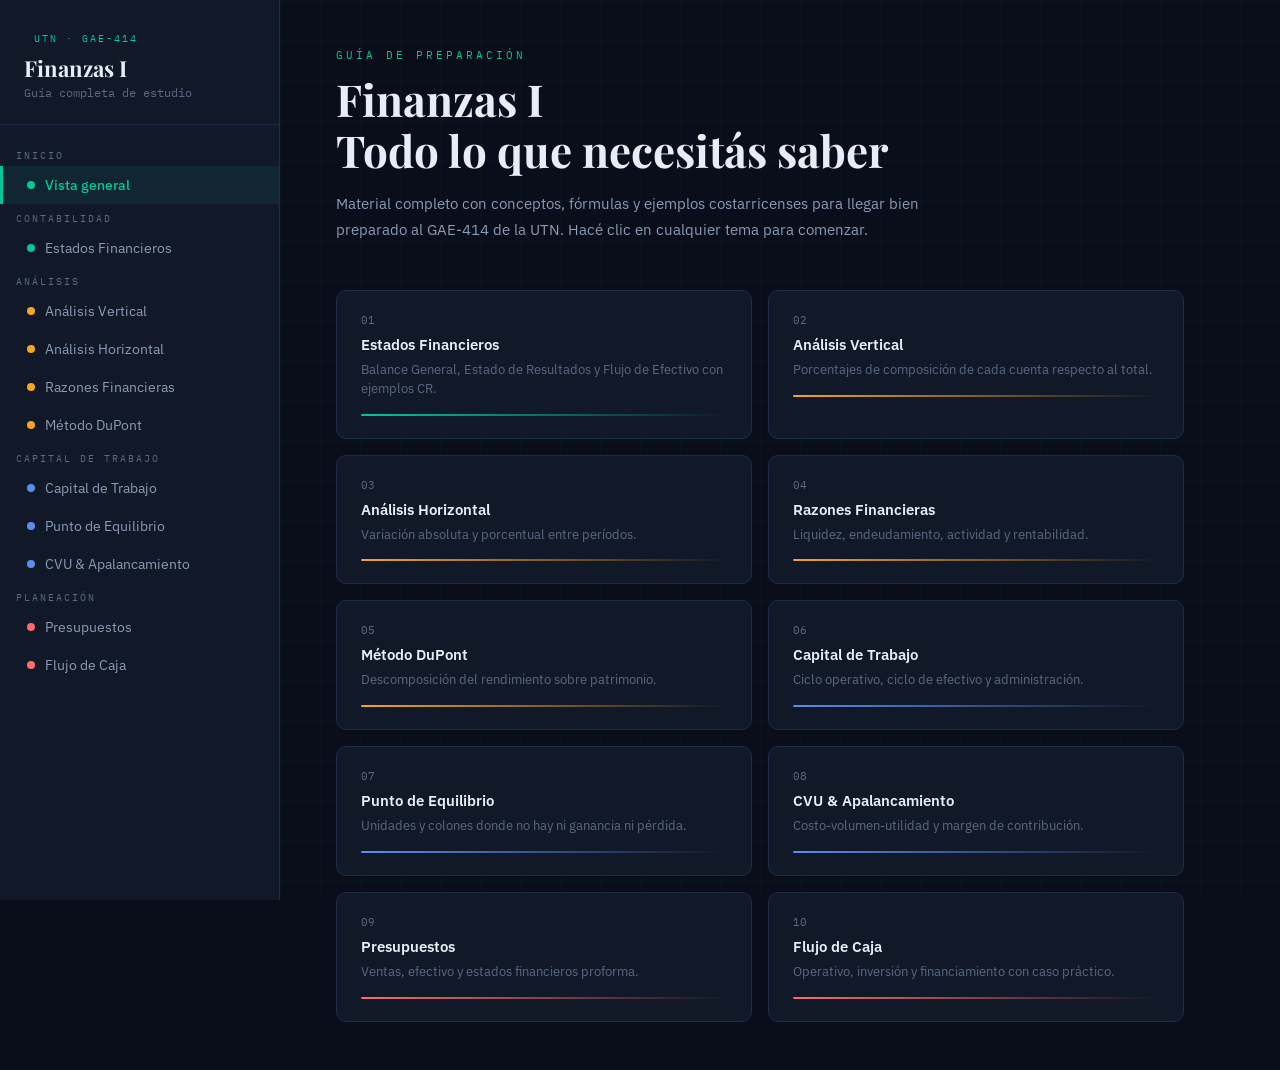
==== index.html @ b2f6d8dc "Add Finanzas I study guide with 10 comprehensive topics and Costa Rican examples" ====
<!DOCTYPE html><html lang="es"><head><meta charset="UTF-8"><meta name="viewport" content="width=device-width, initial-scale=1.0"><title>Finanzas I — GAE-414 UTN</title><link href="https://fonts.googleapis.com/css2?family=Playfair+Display:wght@700;900&family=IBM+Plex+Mono:wght@400;600&family=IBM+Plex+Sans:wght@300;400;500;600&display=swap" rel="stylesheet"><style>  :root {    --bg: #0a0e1a;    --surface: #111828;    --surface2: #1a2235;    --border: #1e2d45;    --accent: #00c896;    --accent2: #f5a623;    --accent3: #5b8dee;    --accent4: #ff6b6b;    --text: #e8edf5;    --text2: #8a9bb5;    --text3: #5a6a82;    --font-display: 'Playfair Display', serif;    --font-mono: 'IBM Plex Mono', monospace;    --font-body: 'IBM Plex Sans', sans-serif;  }  * { margin:0; padding:0; box-sizing:border-box; }  body {    background: var(--bg);    color: var(--text);    font-family: var(--font-body);    min-height: 100vh;    overflow-x: hidden;  }  /* GRID BG */  body::before {    content:'';    position:fixed; inset:0;    background-image:      linear-gradient(rgba(0,200,150,.03) 1px, transparent 1px),      linear-gradient(90deg, rgba(0,200,150,.03) 1px, transparent 1px);    background-size: 40px 40px;    pointer-events:none;    z-index:0;  }  /* LAYOUT */  #app { position:relative; z-index:1; display:flex; min-height:100vh; }  /* SIDEBAR */  #sidebar {    width: 280px;    min-width: 280px;    background: var(--surface);    border-right: 1px solid var(--border);    padding: 28px 0;    position: sticky;    top: 0;    height: 100vh;    overflow-y: auto;    display: flex;    flex-direction: column;  }  .sidebar-logo {    padding: 0 24px 24px;    border-bottom: 1px solid var(--border);    margin-bottom: 16px;  }  .sidebar-logo .tag {    font-family: var(--font-mono);    font-size: 10px;    color: var(--accent);    letter-spacing: 2px;    text-transform: uppercase;    margin-bottom: 6px;  }  .sidebar-logo h1 {    font-family: var(--font-display);    font-size: 22px;    line-height: 1.2;    color: var(--text);  }  .sidebar-logo .sub {    font-size: 12px;    color: var(--text3);    margin-top: 4px;    font-family: var(--font-mono);  }  .nav-section {    padding: 8px 16px 4px;    font-size: 10px;    color: var(--text3);    letter-spacing: 2px;    text-transform: uppercase;    font-family: var(--font-mono);  }  .nav-item {    display: flex;    align-items: center;    gap: 10px;    padding: 10px 24px;    cursor: pointer;    transition: all .2s;    border-left: 3px solid transparent;    font-size: 13.5px;    color: var(--text2);    font-weight: 400;  }  .nav-item:hover { background: var(--surface2); color: var(--text); }  .nav-item.active {    background: rgba(0,200,150,.08);    border-left-color: var(--accent);    color: var(--accent);    font-weight: 500;  }  .nav-dot {    width: 8px; height: 8px;    border-radius: 50%;    flex-shrink: 0;  }  /* MAIN */  #main {    flex: 1;    padding: 48px 56px;    max-width: 960px;  }  .page { display: none; animation: fadeIn .3s ease; }  .page.active { display: block; }  @keyframes fadeIn { from { opacity:0; transform:translateY(8px); } to { opacity:1; transform:translateY(0); } }  /* HERO */  .hero {    margin-bottom: 48px;  }  .hero-tag {    font-family: var(--font-mono);    font-size: 11px;    color: var(--accent);    letter-spacing: 3px;    text-transform: uppercase;    margin-bottom: 12px;  }  .hero h2 {    font-family: var(--font-display);    font-size: 44px;    line-height: 1.15;    margin-bottom: 16px;  }  .hero p {    color: var(--text2);    font-size: 15px;    line-height: 1.7;    max-width: 600px;  }  /* CARDS */  .card {    background: var(--surface);    border: 1px solid var(--border);    border-radius: 10px;    padding: 28px 32px;    margin-bottom: 24px;    position: relative;    overflow: hidden;  }  .card::before {    content:'';    position:absolute;    top:0; left:0; right:0;    height: 3px;  }  .card.green::before { background: var(--accent); }  .card.orange::before { background: var(--accent2); }  .card.blue::before { background: var(--accent3); }  .card.red::before { background: var(--accent4); }  .card h3 {    font-family: var(--font-display);    font-size: 20px;    margin-bottom: 14px;    color: var(--text);  }  .card p, .card li {    color: var(--text2);    font-size: 14px;    line-height: 1.75;  }  .card ul { padding-left: 20px; }  .card ul li { margin-bottom: 4px; }  /* FORMULA BOX */  .formula {    background: rgba(0,200,150,.07);    border: 1px solid rgba(0,200,150,.25);    border-radius: 8px;    padding: 18px 22px;    margin: 18px 0;    font-family: var(--font-mono);    font-size: 14px;    color: var(--accent);    line-height: 1.8;  }  .formula .label {    font-size: 10px;    color: var(--text3);    letter-spacing: 2px;    text-transform: uppercase;    margin-bottom: 8px;    font-family: var(--font-body);  }  /* EXAMPLE BOX */  .example {    background: rgba(91,141,238,.07);    border: 1px solid rgba(91,141,238,.2);    border-radius: 8px;    padding: 20px 24px;    margin: 18px 0;  }  .example .ex-header {    display: flex;    align-items: center;    gap: 8px;    margin-bottom: 12px;  }  .example .ex-label {    font-family: var(--font-mono);    font-size: 10px;    color: var(--accent3);    letter-spacing: 2px;    text-transform: uppercase;    background: rgba(91,141,238,.15);    padding: 3px 8px;    border-radius: 3px;  }  .example .ex-title {    font-weight: 600;    font-size: 13px;    color: var(--accent3);  }  .example p, .example li {    font-size: 13.5px;    color: var(--text2);    line-height: 1.7;  }  .example ul { padding-left: 18px; }  .example ul li { margin-bottom: 3px; }  /* TABLE */  .fin-table {    width: 100%;    border-collapse: collapse;    font-size: 13px;    margin: 16px 0;  }  .fin-table th {    background: var(--surface2);    padding: 10px 14px;    text-align: left;    color: var(--text2);    font-weight: 500;    font-family: var(--font-mono);    font-size: 11px;    letter-spacing: 1px;    border-bottom: 1px solid var(--border);  }  .fin-table td {    padding: 10px 14px;    border-bottom: 1px solid rgba(30,45,69,.8);    color: var(--text2);  }  .fin-table tr:hover td { background: rgba(255,255,255,.02); }  .fin-table .num { text-align: right; font-family: var(--font-mono); }  .fin-table .pos { color: var(--accent); }  .fin-table .neg { color: var(--accent4); }  .fin-table .head { color: var(--text); font-weight: 600; background: var(--surface2) !important; }  /* TAGS */  .tag-row { display: flex; flex-wrap: wrap; gap: 8px; margin: 12px 0; }  .tag {    font-family: var(--font-mono);    font-size: 11px;    padding: 4px 10px;    border-radius: 4px;    letter-spacing: .5px;  }  .tag.green { background: rgba(0,200,150,.12); color: var(--accent); border: 1px solid rgba(0,200,150,.2); }  .tag.orange { background: rgba(245,166,35,.12); color: var(--accent2); border: 1px solid rgba(245,166,35,.2); }  .tag.blue { background: rgba(91,141,238,.12); color: var(--accent3); border: 1px solid rgba(91,141,238,.2); }  .tag.red { background: rgba(255,107,107,.12); color: var(--accent4); border: 1px solid rgba(255,107,107,.2); }  /* DIVIDER */  .divider {    border: none;    border-top: 1px solid var(--border);    margin: 28px 0;  }  /* HIGHLIGHT */  .highlight {    color: var(--accent);    font-weight: 600;  }  .highlight2 { color: var(--accent2); font-weight: 600; }  .highlight3 { color: var(--accent3); font-weight: 600; }  /* GRID 2 */  .grid2 { display: grid; grid-template-columns: 1fr 1fr; gap: 16px; margin: 16px 0; }  .mini-card {    background: var(--surface2);    border: 1px solid var(--border);    border-radius: 8px;    padding: 16px 18px;  }  .mini-card .mc-label {    font-size: 10px;    color: var(--text3);    font-family: var(--font-mono);    letter-spacing: 1.5px;    text-transform: uppercase;    margin-bottom: 6px;  }  .mini-card .mc-val {    font-family: var(--font-mono);    font-size: 22px;    font-weight: 600;    color: var(--accent);    margin-bottom: 4px;  }  .mini-card .mc-desc {    font-size: 12px;    color: var(--text3);  }  /* STEP */  .steps { counter-reset: step; }  .step {    display: flex;    gap: 16px;    margin-bottom: 20px;  }  .step-num {    width: 32px; height: 32px;    border-radius: 50%;    background: rgba(0,200,150,.12);    border: 1px solid rgba(0,200,150,.3);    display: flex; align-items: center; justify-content: center;    font-family: var(--font-mono);    font-size: 13px;    color: var(--accent);    flex-shrink: 0;    margin-top: 2px;  }  .step-content { flex: 1; }  .step-content strong { color: var(--text); font-weight: 600; display: block; margin-bottom: 4px; }  .step-content p { font-size: 13.5px; color: var(--text2); line-height: 1.65; }  /* HOME GRID */  .topic-grid { display: grid; grid-template-columns: repeat(2, 1fr); gap: 16px; margin-top: 32px; }  .topic-card {    background: var(--surface);    border: 1px solid var(--border);    border-radius: 10px;    padding: 22px 24px;    cursor: pointer;    transition: all .25s;    position: relative;    overflow: hidden;  }  .topic-card:hover {    border-color: var(--accent);    transform: translateY(-2px);    box-shadow: 0 8px 30px rgba(0,0,0,.4);  }  .topic-card .tc-num {    font-family: var(--font-mono);    font-size: 11px;    color: var(--text3);    margin-bottom: 8px;  }  .topic-card h3 {    font-size: 15px;    font-weight: 600;    margin-bottom: 6px;  }  .topic-card p {    font-size: 12.5px;    color: var(--text3);    line-height: 1.5;  }  .topic-card .tc-bar {    height: 2px;    border-radius: 1px;    margin-top: 16px;  }  /* SCROLLBAR */  ::-webkit-scrollbar { width: 6px; }  ::-webkit-scrollbar-track { background: var(--surface); }  ::-webkit-scrollbar-thumb { background: var(--border); border-radius: 3px; }  ::-webkit-scrollbar-thumb:hover { background: var(--text3); }  @media (max-width: 900px) {    #sidebar { display: none; }    #main { padding: 28px 20px; }    .grid2, .topic-grid { grid-template-columns: 1fr; }    .hero h2 { font-size: 30px; }  }</style></head><body><div id="app"><nav id="sidebar">  <div class="sidebar-logo">    <div class="tag">UTN · GAE-414</div>    <h1>Finanzas I</h1>    <div class="sub">Guía completa de estudio</div>  </div>  <div class="nav-section">Inicio</div>  <div class="nav-item active" onclick="show('home')" data-page="home">    <div class="nav-dot" style="background:#00c896"></div> Vista general  </div>  <div class="nav-section">Contabilidad</div>  <div class="nav-item" onclick="show('estados')" data-page="estados">    <div class="nav-dot" style="background:#00c896"></div> Estados Financieros  </div>  <div class="nav-section">Análisis</div>  <div class="nav-item" onclick="show('vertical')" data-page="vertical">    <div class="nav-dot" style="background:#f5a623"></div> Análisis Vertical  </div>  <div class="nav-item" onclick="show('horizontal')" data-page="horizontal">    <div class="nav-dot" style="background:#f5a623"></div> Análisis Horizontal  </div>  <div class="nav-item" onclick="show('razones')" data-page="razones">    <div class="nav-dot" style="background:#f5a623"></div> Razones Financieras  </div>  <div class="nav-item" onclick="show('dupont')" data-page="dupont">    <div class="nav-dot" style="background:#f5a623"></div> Método DuPont  </div>  <div class="nav-section">Capital de Trabajo</div>  <div class="nav-item" onclick="show('capital')" data-page="capital">    <div class="nav-dot" style="background:#5b8dee"></div> Capital de Trabajo  </div>  <div class="nav-item" onclick="show('equilibrio')" data-page="equilibrio">    <div class="nav-dot" style="background:#5b8dee"></div> Punto de Equilibrio  </div>  <div class="nav-item" onclick="show('cvu')" data-page="cvu">    <div class="nav-dot" style="background:#5b8dee"></div> CVU & Apalancamiento  </div>  <div class="nav-section">Planeación</div>  <div class="nav-item" onclick="show('presupuestos')" data-page="presupuestos">    <div class="nav-dot" style="background:#ff6b6b"></div> Presupuestos  </div>  <div class="nav-item" onclick="show('flujo')" data-page="flujo">    <div class="nav-dot" style="background:#ff6b6b"></div> Flujo de Caja  </div></nav><main id="main"><div class="page active" id="home">  <div class="hero">    <div class="hero-tag">Guía de preparación</div>    <h2>Finanzas I<br>Todo lo que necesitás saber</h2>    <p>Material completo con conceptos, fórmulas y ejemplos costarricenses para llegar bien preparado al GAE-414 de la UTN. Hacé clic en cualquier tema para comenzar.</p>  </div>  <div class="topic-grid">    <div class="topic-card" onclick="show('estados')">      <div class="tc-num">01</div>      <h3>Estados Financieros</h3>      <p>Balance General, Estado de Resultados y Flujo de Efectivo con ejemplos CR.</p>      <div class="tc-bar" style="background:linear-gradient(90deg,#00c896,transparent)"></div>    </div>    <div class="topic-card" onclick="show('vertical')">      <div class="tc-num">02</div>      <h3>Análisis Vertical</h3>      <p>Porcentajes de composición de cada cuenta respecto al total.</p>      <div class="tc-bar" style="background:linear-gradient(90deg,#f5a623,transparent)"></div>    </div>    <div class="topic-card" onclick="show('horizontal')">      <div class="tc-num">03</div>      <h3>Análisis Horizontal</h3>      <p>Variación absoluta y porcentual entre períodos.</p>      <div class="tc-bar" style="background:linear-gradient(90deg,#f5a623,transparent)"></div>    </div>    <div class="topic-card" onclick="show('razones')">      <div class="tc-num">04</div>      <h3>Razones Financieras</h3>      <p>Liquidez, endeudamiento, actividad y rentabilidad.</p>      <div class="tc-bar" style="background:linear-gradient(90deg,#f5a623,transparent)"></div>    </div>    <div class="topic-card" onclick="show('dupont')">      <div class="tc-num">05</div>      <h3>Método DuPont</h3>      <p>Descomposición del rendimiento sobre patrimonio.</p>      <div class="tc-bar" style="background:linear-gradient(90deg,#f5a623,transparent)"></div>    </div>    <div class="topic-card" onclick="show('capital')">      <div class="tc-num">06</div>      <h3>Capital de Trabajo</h3>      <p>Ciclo operativo, ciclo de efectivo y administración.</p>      <div class="tc-bar" style="background:linear-gradient(90deg,#5b8dee,transparent)"></div>    </div>    <div class="topic-card" onclick="show('equilibrio')">      <div class="tc-num">07</div>      <h3>Punto de Equilibrio</h3>      <p>Unidades y colones donde no hay ni ganancia ni pérdida.</p>      <div class="tc-bar" style="background:linear-gradient(90deg,#5b8dee,transparent)"></div>    </div>    <div class="topic-card" onclick="show('cvu')">      <div class="tc-num">08</div>      <h3>CVU & Apalancamiento</h3>      <p>Costo-volumen-utilidad y margen de contribución.</p>      <div class="tc-bar" style="background:linear-gradient(90deg,#5b8dee,transparent)"></div>    </div>    <div class="topic-card" onclick="show('presupuestos')">      <div class="tc-num">09</div>      <h3>Presupuestos</h3>      <p>Ventas, efectivo y estados financieros proforma.</p>      <div class="tc-bar" style="background:linear-gradient(90deg,#ff6b6b,transparent)"></div>    </div>    <div class="topic-card" onclick="show('flujo')">      <div class="tc-num">10</div>      <h3>Flujo de Caja</h3>      <p>Operativo, inversión y financiamiento con caso práctico.</p>      <div class="tc-bar" style="background:linear-gradient(90deg,#ff6b6b,transparent)"></div>    </div>  </div></div><div class="page" id="estados">  <div class="hero">    <div class="hero-tag">Tema 01 · Contabilidad</div>    <h2>Estados Financieros</h2>    <p>Los tres reportes fundamentales que toda empresa prepara para mostrar su situación económica.</p>  </div>  <div class="card green">    <h3>1. Balance General (Estado de Situación Financiera)</h3>    <p>Fotografía de la empresa en una fecha específica. Muestra lo que tiene (activos), lo que debe (pasivos) y lo que le pertenece a los dueños (patrimonio).</p>    <div class="formula">      <div class="label">Ecuación fundamental</div>      ACTIVOS = PASIVOS + PATRIMONIO    </div>    <div class="example">      <div class="ex-header">        <span class="ex-label">Ejemplo CR</span>        <span class="ex-title">Pulpería "Don Carlos" — San José, al 31/12/2024</span>      </div>      <table class="fin-table">        <tr><th>ACTIVOS</th><th class="num">₡</th><th>PASIVOS Y PATRIMONIO</th><th class="num">₡</th></tr>        <tr><td class="head" colspan="4">Activo Corriente</td></tr>        <tr><td>Caja y Bancos</td><td class="num pos">850,000</td><td>Cuentas por Pagar</td><td class="num neg">1,200,000</td></tr>        <tr><td>Cuentas por Cobrar</td><td class="num pos">600,000</td><td>Préstamos C/P (BAC)</td><td class="num neg">500,000</td></tr>        <tr><td>Inventarios</td><td class="num pos">1,400,000</td><td></td><td></td></tr>        <tr><td class="head" colspan="4">Activo Fijo</td></tr>        <tr><td>Mobiliario y Equipo</td><td class="num pos">2,500,000</td><td class="head">Patrimonio</td><td></td></tr>        <tr><td>(-) Depreciación Ac.</td><td class="num neg">(300,000)</td><td>Capital Social</td><td class="num pos">3,000,000</td></tr>        <tr><td></td><td></td><td>Utilidades Retenidas</td><td class="num pos">350,000</td></tr>        <tr><td><strong>TOTAL ACTIVOS</strong></td><td class="num pos"><strong>5,050,000</strong></td><td><strong>TOTAL PAS+PAT</strong></td><td class="num pos"><strong>5,050,000</strong></td></tr>      </table>    </div>    <p style="margin-top:12px"><strong style="color:var(--text)">Conceptos clave:</strong></p>    <ul style="margin-top:8px">      <li><span class="highlight">Activo corriente:</span> se convierte en dinero en menos de 1 año (caja, inventarios, cuentas por cobrar).</li>      <li><span class="highlight">Activo fijo:</span> dura más de 1 año y se deprecia (edificios, equipos, vehículos).</li>      <li><span class="highlight">Pasivo corriente:</span> vence en menos de 1 año.</li>      <li><span class="highlight">Patrimonio:</span> lo que queda para los dueños si se vende todo y se pagan todas las deudas.</li>    </ul>  </div>  <div class="card green">    <h3>2. Estado de Resultados</h3>    <p>Muestra si la empresa ganó o perdió dinero durante un período. Es una película, no una fotografía.</p>    <div class="formula">      <div class="label">Estructura básica</div>      Ventas Netas<br>      − Costo de Ventas<br>      = <strong>Utilidad Bruta</strong><br>      − Gastos Operativos (ventas + admin)<br>      = <strong>Utilidad de Operación (EBIT)</strong><br>      − Gastos Financieros (intereses)<br>      = <strong>Utilidad Antes de Impuestos</strong><br>      − Impuesto sobre la Renta (30% empresas CR)<br>      = <strong>Utilidad Neta</strong>    </div>    <div class="example">      <div class="ex-header">        <span class="ex-label">Ejemplo CR</span>        <span class="ex-title">Soda "Rancho Tico" — Liberia, Guanacaste 2024</span>      </div>      <table class="fin-table">        <tr><th>CONCEPTO</th><th class="num">₡</th></tr>        <tr><td>Ventas brutas</td><td class="num">9,500,000</td></tr>        <tr><td>(−) Descuentos y devoluciones</td><td class="num neg">(200,000)</td></tr>        <tr><td class="head">= Ventas Netas</td><td class="num head">9,300,000</td></tr>        <tr><td>(−) Costo de ventas</td><td class="num neg">(5,580,000)</td></tr>        <tr><td class="head">= Utilidad Bruta</td><td class="num pos head">3,720,000</td></tr>        <tr><td>(−) Gastos de ventas</td><td class="num neg">(650,000)</td></tr>        <tr><td>(−) Gastos administrativos</td><td class="num neg">(820,000)</td></tr>        <tr><td class="head">= Utilidad Operativa</td><td class="num pos head">2,250,000</td></tr>        <tr><td>(−) Intereses préstamo BCR</td><td class="num neg">(180,000)</td></tr>        <tr><td class="head">= Utilidad antes IR</td><td class="num pos head">2,070,000</td></tr>        <tr><td>(−) Impuesto Renta (15% pyme)</td><td class="num neg">(310,500)</td></tr>        <tr><td class="head">= Utilidad Neta</td><td class="num pos head">1,759,500</td></tr>      </table>    </div>  </div>  <div class="card green">    <h3>3. Estado de Flujo de Efectivo</h3>    <p>Muestra de dónde vino el dinero y a dónde fue. Una empresa puede tener utilidad contable pero quedarse sin efectivo.</p>    <div class="formula">      <div class="label">Las 3 secciones</div>      Actividades OPERATIVAS (negocio normal)<br>      + Actividades de INVERSIÓN (compra/venta de activos)<br>      + Actividades de FINANCIAMIENTO (préstamos, capital)<br>      = Variación neta de efectivo    </div>    <div class="example">      <div class="ex-header">        <span class="ex-label">Ejemplo CR</span>        <span class="ex-title">Taxi empresa "Transtical" — Cartago 2024</span>      </div>      <table class="fin-table">        <tr><th>CONCEPTO</th><th class="num">₡</th></tr>        <tr><td class="head" colspan="2">ACTIVIDADES OPERATIVAS</td></tr>        <tr><td>Cobros a clientes</td><td class="num pos">8,200,000</td></tr>        <tr><td>Pagos a proveedores</td><td class="num neg">(4,100,000)</td></tr>        <tr><td>Pago de salarios y cargas</td><td class="num neg">(2,300,000)</td></tr>        <tr><td class="head">Flujo operativo neto</td><td class="num pos head">1,800,000</td></tr>        <tr><td class="head" colspan="2">ACTIVIDADES DE INVERSIÓN</td></tr>        <tr><td>Compra de vehículo (Toyota Hilux)</td><td class="num neg">(12,000,000)</td></tr>        <tr><td class="head">Flujo de inversión neto</td><td class="num neg head">(12,000,000)</td></tr>        <tr><td class="head" colspan="2">ACTIVIDADES DE FINANCIAMIENTO</td></tr>        <tr><td>Préstamo BCR a 5 años</td><td class="num pos">10,000,000</td></tr>        <tr><td>Pago de cuotas préstamo anterior</td><td class="num neg">(600,000)</td></tr>        <tr><td class="head">Flujo de financiamiento neto</td><td class="num pos head">9,400,000</td></tr>        <tr><td class="head">= VARIACIÓN NETA DE EFECTIVO</td><td class="num pos head">-800,000</td></tr>        <tr><td>Saldo inicial de caja</td><td class="num">2,000,000</td></tr>        <tr><td class="head">Saldo final de caja</td><td class="num pos head">1,200,000</td></tr>      </table>    </div>  </div></div><div class="page" id="vertical">  <div class="hero">    <div class="hero-tag">Tema 02 · Análisis</div>    <h2>Análisis Vertical</h2>    <p>Técnica para expresar cada cuenta como porcentaje de una base (total activos o ventas). Permite comparar empresas de diferente tamaño.</p>  </div>  <div class="card orange">    <h3>Concepto y uso</h3>    <p>Se aplica a un solo período. Responde: <em>"¿Qué tan grande es esta cuenta dentro del total?"</em></p>    <div class="tag-row">      <span class="tag orange">Balance: base = Total Activos</span>      <span class="tag orange">Resultados: base = Ventas Netas</span>    </div>    <div class="formula">      <div class="label">Fórmula</div>      % = (Cuenta ÷ Base) × 100    </div>    <div class="example">      <div class="ex-header">        <span class="ex-label">Ejemplo CR</span>        <span class="ex-title">Ferretería "El Clavo" — Heredia 2024</span>      </div>      <table class="fin-table">        <tr><th>ACTIVOS</th><th class="num">₡</th><th class="num">%</th></tr>        <tr><td>Caja y Bancos</td><td class="num">1,200,000</td><td class="num pos">8%</td></tr>        <tr><td>Cuentas por Cobrar</td><td class="num">2,400,000</td><td class="num pos">16%</td></tr>        <tr><td>Inventarios</td><td class="num">4,500,000</td><td class="num pos">30%</td></tr>        <tr><td>Activos Fijos (neto)</td><td class="num">6,900,000</td><td class="num pos">46%</td></tr>        <tr><td class="head">TOTAL ACTIVOS</td><td class="num head">15,000,000</td><td class="num head">100%</td></tr>      </table>      <p style="margin-top:12px">👉 <strong>Interpretación:</strong> Los inventarios representan el 30% de los activos. Para una ferretería esto es razonable. Si fuera 60%, habría exceso de stock.</p>    </div>    <hr class="divider">    <div class="example">      <div class="ex-header">        <span class="ex-label">Ejemplo CR</span>        <span class="ex-title">Estado de Resultados — misma ferretería</span>      </div>      <table class="fin-table">        <tr><th>CONCEPTO</th><th class="num">₡</th><th class="num">%</th></tr>        <tr><td>Ventas Netas</td><td class="num">20,000,000</td><td class="num">100%</td></tr>        <tr><td>Costo de Ventas</td><td class="num neg">(13,000,000)</td><td class="num neg">65%</td></tr>        <tr><td class="head">Utilidad Bruta</td><td class="num pos head">7,000,000</td><td class="num pos head">35%</td></tr>        <tr><td>Gastos Operativos</td><td class="num neg">(3,800,000)</td><td class="num neg">19%</td></tr>        <tr><td class="head">Utilidad Neta</td><td class="num pos head">3,200,000</td><td class="num pos head">16%</td></tr>      </table>      <p style="margin-top:12px">👉 Por cada ₡100 vendidos, la empresa gana ₡16 netos. El margen neto del 16% indica buena eficiencia para una ferretería.</p>    </div>  </div></div><div class="page" id="horizontal">  <div class="hero">    <div class="hero-tag">Tema 03 · Análisis</div>    <h2>Análisis Horizontal</h2>    <p>Compara una cuenta a lo largo del tiempo para detectar tendencias, crecimientos o caídas.</p>  </div>  <div class="card orange">    <h3>Concepto y fórmulas</h3>    <p>Se necesitan al menos dos períodos. Responde: <em>"¿Cuánto cambió esta cuenta respecto al año anterior?"</em></p>    <div class="formula">      <div class="label">Variación Absoluta</div>      VA = Año Actual − Año Anterior    </div>    <div class="formula">      <div class="label">Variación Relativa (porcentual)</div>      VR = ((Año Actual − Año Anterior) ÷ Año Anterior) × 100    </div>    <div class="example">      <div class="ex-header">        <span class="ex-label">Ejemplo CR</span>        <span class="ex-title">Farmacia "Fischel" (ficticio simplificado) — 2023 vs 2024</span>      </div>      <table class="fin-table">        <tr><th>CUENTA</th><th class="num">2023 ₡</th><th class="num">2024 ₡</th><th class="num">Var. Abs.</th><th class="num">Var. %</th></tr>        <tr><td>Ventas</td><td class="num">45,000,000</td><td class="num">52,200,000</td><td class="num pos">+7,200,000</td><td class="num pos">+16%</td></tr>        <tr><td>Costo Ventas</td><td class="num">27,000,000</td><td class="num">32,364,000</td><td class="num neg">+5,364,000</td><td class="num neg">+19.9%</td></tr>        <tr><td>Utilidad Bruta</td><td class="num">18,000,000</td><td class="num">19,836,000</td><td class="num pos">+1,836,000</td><td class="num pos">+10.2%</td></tr>        <tr><td>Gastos Oper.</td><td class="num">9,000,000</td><td class="num">10,500,000</td><td class="num neg">+1,500,000</td><td class="num neg">+16.7%</td></tr>        <tr><td class="head">Utilidad Neta</td><td class="num head">9,000,000</td><td class="num head">9,336,000</td><td class="num pos head">+336,000</td><td class="num pos head">+3.7%</td></tr>      </table>      <p style="margin-top:12px">        ⚠️ <strong>Interpretación:</strong> Las ventas crecieron 16% pero el costo creció 19.9%. Los gastos también subieron más que las ventas. Por eso la utilidad neta solo creció 3.7%. <br><strong>Señal de alerta:</strong> los costos están creciendo más rápido que los ingresos.      </p>    </div>  </div></div><div class="page" id="razones">  <div class="hero">    <div class="hero-tag">Tema 04 · Análisis</div>    <h2>Razones Financieras</h2>    <p>Índices que relacionan cuentas del Balance y Estado de Resultados para evaluar la salud financiera de la empresa.</p>  </div>  <div class="card orange">    <h3>Grupo 1: Razones de Liquidez</h3>    <p>¿Puede la empresa pagar sus deudas a corto plazo?</p>    <div class="formula">      <div class="label">Razón Corriente (Liquidez General)</div>      RC = Activo Corriente ÷ Pasivo Corriente<br>      <br>      <span style="color:var(--text2);font-size:12px">Ideal: entre 1.5 y 2.0 — por encima de 1.0 es mínimo aceptable</span>    </div>    <div class="formula">      <div class="label">Prueba Ácida</div>      PA = (Activo Corriente − Inventarios) ÷ Pasivo Corriente<br>      <br>      <span style="color:var(--text2);font-size:12px">Excluye inventarios porque no se convierten tan rápido en efectivo. Ideal: ≥ 1.0</span>    </div>    <div class="example">      <div class="ex-header">        <span class="ex-label">Ejemplo CR</span>        <span class="ex-title">Distribuidora "Ticofrut" (inventarios = ₡3,000,000)</span>      </div>      <p>Activo Corriente: ₡6,000,000 | Pasivo Corriente: ₡3,200,000</p>      <div class="grid2" style="margin-top:12px">        <div class="mini-card">          <div class="mc-label">Razón Corriente</div>          <div class="mc-val">1.88</div>          <div class="mc-desc">6,000,000 ÷ 3,200,000 ✅ Buena</div>        </div>        <div class="mini-card">          <div class="mc-label">Prueba Ácida</div>          <div class="mc-val">0.94</div>          <div class="mc-desc">(6,000,000−3,000,000) ÷ 3,200,000 ⚠️ Ajustada</div>        </div>      </div>    </div>  </div>  <div class="card orange">    <h3>Grupo 2: Razones de Endeudamiento</h3>    <p>¿Cuánto de la empresa le pertenece a los acreedores?</p>    <div class="formula">      <div class="label">Razón de Endeudamiento</div>      RE = Total Pasivo ÷ Total Activo<br>      <br>      <span style="color:var(--text2);font-size:12px">Indica qué porcentaje de los activos fue financiado con deuda. Ideal: menor al 60%</span>    </div>    <div class="formula">      <div class="label">Razón Deuda-Patrimonio</div>      D/P = Total Pasivo ÷ Patrimonio<br>      <br>      <span style="color:var(--text2);font-size:12px">Por cada ₡1 del dueño, ¿cuánto deben los acreedores?</span>    </div>    <div class="example">      <div class="ex-header">        <span class="ex-label">Ejemplo CR</span>        <span class="ex-title">Empresa constructora "Edifica S.A." — San José</span>      </div>      <p>Total Activo: ₡80,000,000 | Total Pasivo: ₡52,000,000 | Patrimonio: ₡28,000,000</p>      <div class="grid2" style="margin-top:12px">        <div class="mini-card">          <div class="mc-label">Endeudamiento</div>          <div class="mc-val" style="color:var(--accent2)">65%</div>          <div class="mc-desc">52M ÷ 80M ⚠️ Alto, riesgo moderado</div>        </div>        <div class="mini-card">          <div class="mc-label">Deuda/Patrimonio</div>          <div class="mc-val" style="color:var(--accent2)">1.86</div>          <div class="mc-desc">52M ÷ 28M — acreedores financian 1.86× más que dueños</div>        </div>      </div>    </div>  </div>  <div class="card orange">    <h3>Grupo 3: Razones de Actividad (Gestión)</h3>    <p>¿Qué tan eficientemente usa la empresa sus recursos?</p>    <div class="formula">      <div class="label">Rotación de Inventarios</div>      RI = Costo de Ventas ÷ Inventario Promedio<br>      Días de Inventario = 365 ÷ RI    </div>    <div class="formula">      <div class="label">Período Medio de Cobro</div>      PMC = Cuentas por Cobrar ÷ (Ventas ÷ 365)<br>      <span style="color:var(--text2);font-size:12px">Cuántos días tarda en cobrar. Menor = mejor</span>    </div>    <div class="formula">      <div class="label">Período Medio de Pago</div>      PMP = Cuentas por Pagar ÷ (Compras ÷ 365)<br>      <span style="color:var(--text2);font-size:12px">Cuántos días tarda en pagar a proveedores. Mayor = mejor (para el flujo)</span>    </div>    <div class="example">      <div class="ex-header">        <span class="ex-label">Ejemplo CR</span>        <span class="ex-title">Supermercado "Buen Precio" — Alajuela</span>      </div>      <p>Costo ventas: ₡120M | Inventario: ₡15M | Ventas: ₡160M | CxC: ₡8M</p>      <div class="grid2" style="margin-top:12px">        <div class="mini-card">          <div class="mc-label">Rotación Inventarios</div>          <div class="mc-val">8×</div>          <div class="mc-desc">120M ÷ 15M → rota 8 veces al año = cada 46 días</div>        </div>        <div class="mini-card">          <div class="mc-label">Período Cobro</div>          <div class="mc-val">18 días</div>          <div class="mc-desc">8M ÷ (160M÷365) ✅ Cobran rápido</div>        </div>      </div>    </div>  </div>  <div class="card orange">    <h3>Grupo 4: Razones de Rentabilidad</h3>    <p>¿Cuánto gana la empresa con respecto a sus ventas, activos o patrimonio?</p>    <div class="formula">      <div class="label">Margen Bruto</div>      MB = Utilidad Bruta ÷ Ventas Netas    </div>    <div class="formula">      <div class="label">Margen Neto</div>      MN = Utilidad Neta ÷ Ventas Netas    </div>    <div class="formula">      <div class="label">ROA — Rendimiento sobre Activos</div>      ROA = Utilidad Neta ÷ Total Activos    </div>    <div class="formula">      <div class="label">ROE — Rendimiento sobre Patrimonio</div>      ROE = Utilidad Neta ÷ Patrimonio    </div>    <div class="example">      <div class="ex-header">        <span class="ex-label">Ejemplo CR</span>        <span class="ex-title">Hotel "Vistas del Pacífico" — Jacó, 2024</span>      </div>      <p>Ventas: ₡50M | Utilidad Bruta: ₡30M | Utilidad Neta: ₡8M | Activos: ₡200M | Patrimonio: ₡80M</p>      <div class="grid2" style="margin-top:12px">        <div class="mini-card">          <div class="mc-label">Margen Bruto</div>          <div class="mc-val">60%</div>          <div class="mc-desc">30M ÷ 50M — excelente para hostelería</div>        </div>        <div class="mini-card">          <div class="mc-label">Margen Neto</div>          <div class="mc-val">16%</div>          <div class="mc-desc">8M ÷ 50M ✅ Por encima del promedio CR</div>        </div>        <div class="mini-card">          <div class="mc-label">ROA</div>          <div class="mc-val">4%</div>          <div class="mc-desc">8M ÷ 200M — baja por alta inversión en planta</div>        </div>        <div class="mini-card">          <div class="mc-label">ROE</div>          <div class="mc-val">10%</div>          <div class="mc-desc">8M ÷ 80M — buena para los socios</div>        </div>      </div>    </div>  </div></div><div class="page" id="dupont">  <div class="hero">    <div class="hero-tag">Tema 05 · Análisis</div>    <h2>Método DuPont</h2>    <p>Descompone el ROE en tres factores para entender exactamente por qué una empresa es más o menos rentable.</p>  </div>  <div class="card orange">    <h3>El modelo DuPont</h3>    <p>Creado por la empresa DuPont en los años 20. Dice que el rendimiento para los socios (ROE) depende de tres palancas:</p>    <div class="formula">      <div class="label">DuPont Básico</div>      ROE = Margen Neto × Rotación de Activos × Multiplicador de Capital<br><br>      ROE = (UN ÷ Ventas) × (Ventas ÷ Activos) × (Activos ÷ Patrimonio)    </div>    <div class="grid2" style="margin-top:20px">      <div class="mini-card">        <div class="mc-label">Factor 1 — Rentabilidad</div>        <div style="font-size:13px;color:var(--text2);margin-top:6px">Margen Neto: ¿Cuánto gana por cada colón vendido? Depende de costos y eficiencia.</div>      </div>      <div class="mini-card">        <div class="mc-label">Factor 2 — Eficiencia</div>        <div style="font-size:13px;color:var(--text2);margin-top:6px">Rotación de Activos: ¿Cuántas ventas genera cada colón invertido en activos?</div>      </div>      <div class="mini-card">        <div class="mc-label">Factor 3 — Apalancamiento</div>        <div style="font-size:13px;color:var(--text2);margin-top:6px">Multiplicador de Capital: ¿Cuánto del activo está financiado con deuda vs. patrimonio?</div>      </div>      <div class="mini-card">        <div class="mc-label">Resultado</div>        <div style="font-size:13px;color:var(--accent);margin-top:6px;font-weight:600">ROE = los tres factores multiplicados entre sí.</div>      </div>    </div>    <div class="example">      <div class="ex-header">        <span class="ex-label">Ejemplo CR</span>        <span class="ex-title">Comparación: Dos panaderías costarricenses</span>      </div>      <table class="fin-table">        <tr><th>INDICADOR</th><th class="num">Panadería "El Horno" (Cartago)</th><th class="num">Panadería "Pan Tico" (Heredia)</th></tr>        <tr><td>Ventas</td><td class="num">₡30,000,000</td><td class="num">₡30,000,000</td></tr>        <tr><td>Utilidad Neta</td><td class="num">₡1,500,000</td><td class="num">₡1,500,000</td></tr>        <tr><td>Total Activos</td><td class="num">₡25,000,000</td><td class="num">₡20,000,000</td></tr>        <tr><td>Patrimonio</td><td class="num">₡12,500,000</td><td class="num">₡10,000,000</td></tr>        <tr><td class="head">Margen Neto</td><td class="num head">5%</td><td class="num head">5%</td></tr>        <tr><td class="head">Rotación Activos</td><td class="num head">1.2×</td><td class="num head">1.5×</td></tr>        <tr><td class="head">Mult. Capital</td><td class="num head">2.0×</td><td class="num head">2.0×</td></tr>        <tr><td class="head">ROE (DuPont)</td><td class="num pos head">12%</td><td class="num pos head">15%</td></tr>      </table>      <p style="margin-top:12px">        🍞 <strong>Interpretación:</strong> Ambas panaderías tienen la misma utilidad, mismo apalancamiento y mismos dueños relativamente, pero "Pan Tico" obtiene mayor ROE porque <strong>usa mejor sus activos</strong> (rotación 1.5 vs 1.2). Tiene menos activos pero genera igual ventas = más eficiente.      </p>    </div>  </div></div><div class="page" id="capital">  <div class="hero">    <div class="hero-tag">Tema 06 · Capital de Trabajo</div>    <h2>Capital de Trabajo</h2>    <p>El dinero que necesita la empresa para operar día a día. Es la diferencia entre lo que tiene disponible y lo que debe a corto plazo.</p>  </div>  <div class="card blue">    <h3>Conceptos fundamentales</h3>    <div class="formula">      <div class="label">Capital de Trabajo Neto (CTN)</div>      CTN = Activo Corriente − Pasivo Corriente    </div>    <p>Si el CTN es positivo, la empresa puede cubrir sus deudas de corto plazo con sus activos líquidos. Si es negativo, tiene problemas de liquidez.</p>    <div class="example">      <div class="ex-header">        <span class="ex-label">Ejemplo CR</span>        <span class="ex-title">Taller mecánico "Don Mechas" — Desamparados</span>      </div>      <div class="grid2">        <div class="mini-card">          <div class="mc-label">Activo Corriente</div>          <div class="mc-val">₡4,800,000</div>          <div class="mc-desc">Caja + CxC + repuestos</div>        </div>        <div class="mini-card">          <div class="mc-label">Pasivo Corriente</div>          <div class="mc-val" style="color:var(--accent4)">₡2,100,000</div>          <div class="mc-desc">Cuentas por pagar proveedores</div>        </div>      </div>      <div style="margin-top:12px;font-family:var(--font-mono);color:var(--accent);font-size:15px">        CTN = 4,800,000 − 2,100,000 = ₡2,700,000 ✅      </div>      <p style="margin-top:8px">La empresa tiene ₡2.7M de "colchón" para operar sin problemas.</p>    </div>  </div>  <div class="card blue">    <h3>Ciclo Operativo y Ciclo de Efectivo</h3>    <div class="formula">      <div class="label">Ciclo Operativo</div>      Ciclo Operativo = Días de Inventario + Días de Cobro    </div>    <div class="formula">      <div class="label">Ciclo de Efectivo (Ciclo de Caja)</div>      Ciclo de Efectivo = Ciclo Operativo − Días de Pago a Proveedores    </div>    <p>El ciclo de efectivo mide cuántos días la empresa necesita financiar con su propio dinero. <span class="highlight">Mientras más corto, mejor.</span></p>    <div class="example">      <div class="ex-header">        <span class="ex-label">Ejemplo CR</span>        <span class="ex-title">Empresa exportadora de piña "TicoPiña" — Upala</span>      </div>      <div class="steps" style="margin-top:16px">        <div class="step">          <div class="step-num">1</div>          <div class="step-content">            <strong>Días de Inventario: 30 días</strong>            <p>La piña tarda 30 días entre que la compran y la venden.</p>          </div>        </div>        <div class="step">          <div class="step-num">2</div>          <div class="step-content">            <strong>Días de Cobro: 45 días</strong>            <p>Los compradores internacionales pagan a 45 días.</p>          </div>        </div>        <div class="step">          <div class="step-num">3</div>          <div class="step-content">            <strong>Ciclo Operativo: 75 días</strong>            <p>30 + 45 = 75 días entre comprar y cobrar.</p>          </div>        </div>        <div class="step">          <div class="step-num">4</div>          <div class="step-content">            <strong>Días de Pago a Proveedores: 20 días</strong>            <p>Pagan a sus proveedores de insumos en 20 días.</p>          </div>        </div>        <div class="step">          <div class="step-num">5</div>          <div class="step-content">            <strong>Ciclo de Efectivo: 55 días</strong>            <p>75 − 20 = 55 días que la empresa debe financiar por su cuenta. Deben tener dinero para 55 días de operación en caja.</p>          </div>        </div>      </div>    </div>  </div></div><div class="page" id="equilibrio">  <div class="hero">    <div class="hero-tag">Tema 07 · Capital de Trabajo</div>    <h2>Punto de Equilibrio</h2>    <p>El nivel de ventas donde la empresa no gana ni pierde. A partir de ahí, cada unidad adicional genera utilidad.</p>  </div>  <div class="card blue">    <h3>Costos fijos vs. costos variables</h3>    <div class="grid2">      <div class="mini-card">        <div class="mc-label">Costos Fijos</div>        <div style="font-size:13px;color:var(--text2);margin-top:8px">No cambian sin importar cuánto se produzca.<br><br>Ej. CR: Alquiler de local en Paseo Colón, salarios fijos, depreciación del equipo.</div>      </div>      <div class="mini-card">        <div class="mc-label">Costos Variables</div>        <div style="font-size:13px;color:var(--text2);margin-top:8px">Cambian según el nivel de producción o ventas.<br><br>Ej. CR: Materia prima, comisiones de ventas, empaque, electricidad por producción.</div>      </div>    </div>    <div class="formula">      <div class="label">Punto de Equilibrio en Unidades</div>      PE(u) = Costos Fijos Totales ÷ (Precio de Venta − Costo Variable Unitario)    </div>    <div class="formula">      <div class="label">Punto de Equilibrio en Colones</div>      PE(₡) = Costos Fijos Totales ÷ Margen de Contribución %<br>      Margen de Contribución % = (PVU − CVU) ÷ PVU    </div>    <div class="example">      <div class="ex-header">        <span class="ex-label">Ejemplo CR</span>        <span class="ex-title">Cafetería "El Volcán" — Cartago (cerca del Irazú)</span>      </div>      <p><strong>Datos:</strong></p>      <ul style="margin:8px 0 8px 20px">        <li>Precio de venta por almuerzo: ₡4,500</li>        <li>Costo variable por almuerzo: ₡2,700 (ingredientes + desechable)</li>        <li>Costos fijos mensuales: ₡1,800,000 (alquiler + salarios + servicios)</li>      </ul>      <div class="steps">        <div class="step">          <div class="step-num">1</div>          <div class="step-content">            <strong>Margen de Contribución Unitario</strong>            <p>MCU = ₡4,500 − ₡2,700 = <span class="highlight">₡1,800 por almuerzo</span></p>          </div>        </div>        <div class="step">          <div class="step-num">2</div>          <div class="step-content">            <strong>Punto de Equilibrio en Unidades</strong>            <p>PE(u) = ₡1,800,000 ÷ ₡1,800 = <span class="highlight">1,000 almuerzos/mes</span></p>          </div>        </div>        <div class="step">          <div class="step-num">3</div>          <div class="step-content">            <strong>Punto de Equilibrio en Colones</strong>            <p>MC% = 1,800 ÷ 4,500 = 40%<br>PE(₡) = ₡1,800,000 ÷ 0.40 = <span class="highlight">₡4,500,000 en ventas</span></p>          </div>        </div>        <div class="step">          <div class="step-num">4</div>          <div class="step-content">            <strong>Interpretación</strong>            <p>La cafetería necesita vender <strong>1,000 almuerzos o ₡4.5M al mes</strong> para no perder ni ganar. Vendiendo 33 almuerzos diarios ya está en equilibrio.</p>          </div>
        </div>
      </div>
    </div>
  </div></div><div class="page" id="cvu">  <div class="hero">    <div class="hero-tag">Tema 08 · Capital de Trabajo</div>    <h2>CVU & Apalancamiento Operativo</h2>    <p>Herramientas para tomar decisiones sobre precio, volumen y estructura de costos.</p>  </div>  <div class="card blue">    <h3>Margen de Contribución</h3>    <p>Lo que le queda a la empresa de cada venta después de cubrir los costos variables, para pagar los costos fijos y generar utilidad.</p>    <div class="formula">      <div class="label">Margen de Contribución</div>      MC = Ventas − Costos Variables Totales<br>      MC% = MC ÷ Ventas × 100<br>      MCU = Precio de Venta − Costo Variable Unitario    </div>    <div class="example">      <div class="ex-header">        <span class="ex-label">Ejemplo CR</span>        <span class="ex-title">Fábrica de madera "Tico Wood" — Sarapiquí</span>      </div>      <table class="fin-table">        <tr><th>CONCEPTO</th><th class="num">Por unidad</th><th class="num">Total (500 u.)</th></tr>        <tr><td>Precio de Venta</td><td class="num">₡18,000</td><td class="num pos">₡9,000,000</td></tr>        <tr><td>(−) Costo Variable</td><td class="num neg">₡10,800</td><td class="num neg">(₡5,400,000)</td></tr>        <tr><td class="head">= Margen de Contribución</td><td class="num head">₡7,200</td><td class="num pos head">₡3,600,000</td></tr>        <tr><td>(−) Costos Fijos</td><td class="num"></td><td class="num neg">(₡2,160,000)</td></tr>        <tr><td class="head">= Utilidad de Operación</td><td class="num"></td><td class="num pos head">₡1,440,000</td></tr>      </table>      <p style="margin-top:10px">MC% = 7,200 ÷ 18,000 = <span class="highlight">40%</span> — por cada ₡100 vendidos, ₡40 cubren costos fijos y generan utilidad.</p>    </div>  </div>  <div class="card blue">    <h3>Apalancamiento Operativo</h3>    <p>Mide qué tanto amplifica la empresa los cambios en ventas hacia la utilidad. Alta estructura de costos fijos = alto apalancamiento.</p>    <div class="formula">      <div class="label">Grado de Apalancamiento Operativo (GAO)</div>      GAO = Margen de Contribución ÷ Utilidad de Operación    </div>    <p style="margin-top:14px">Con el ejemplo anterior:</p>    <div class="formula">      GAO = ₡3,600,000 ÷ ₡1,440,000 = <strong>2.5×</strong>    </div>    <div class="example">      <div class="ex-header">        <span class="ex-label">Interpretación</span>        <span class="ex-title">¿Qué significa GAO = 2.5?</span>      </div>      <p>Si las ventas <strong>aumentan un 10%</strong>, la utilidad de operación <strong>aumenta un 25%</strong> (10% × 2.5).</p>      <p style="margin-top:8px">Si las ventas <strong>caen un 10%</strong>, la utilidad <strong>cae un 25%</strong>. Es una espada de doble filo.</p>      <p style="margin-top:8px">⚠️ Empresas con muchos costos fijos (fábricas, aerolíneas, hoteles) tienen GAO alto. Las crisis económicas las golpean más fuerte, pero en tiempos buenos crecen más rápido.</p>    </div>  </div></div><div class="page" id="presupuestos">  <div class="hero">    <div class="hero-tag">Tema 09 · Planeación</div>    <h2>Presupuestos Financieros</h2>    <p>Proyecciones del futuro de la empresa. Permiten anticipar problemas y tomar decisiones antes de que ocurran.</p>  </div>  <div class="card red">    <h3>Tipos de presupuestos</h3>    <div class="tag-row">      <span class="tag red">Presupuesto de Ventas</span>      <span class="tag red">Presupuesto de Producción</span>      <span class="tag red">Presupuesto de Efectivo</span>      <span class="tag red">Estados Financieros Proforma</span>    </div>    <p style="margin-top:14px">El proceso va de arriba hacia abajo: primero se proyectan las ventas, luego todo lo demás depende de eso.</p>  </div>  <div class="card red">    <h3>Presupuesto de Ventas</h3>    <p>Base de todo el proceso presupuestario. Se estima cuánto venderá la empresa.</p>    <div class="formula">      <div class="label">Método del Porcentaje sobre Ventas</div>      Ventas proyectadas = Ventas año anterior × (1 + tasa de crecimiento)    </div>    <div class="example">      <div class="ex-header">        <span class="ex-label">Ejemplo CR</span>        <span class="ex-title">Empresa de turismo "Aventura Tica" — Manuel Antonio</span>      </div>      <table class="fin-table">        <tr><th>MES</th><th class="num">Ventas 2024 ₡</th><th class="num">Crec. Est.</th><th class="num">Ventas 2025 ₡</th></tr>        <tr><td>Enero (temporada alta)</td><td class="num">8,500,000</td><td class="num pos">+15%</td><td class="num pos">9,775,000</td></tr>        <tr><td>Febrero</td><td class="num">7,200,000</td><td class="num pos">+15%</td><td class="num pos">8,280,000</td></tr>        <tr><td>Abril (Semana Santa)</td><td class="num">10,000,000</td><td class="num pos">+10%</td><td class="num pos">11,000,000</td></tr>        <tr><td>Julio (vacaciones)</td><td class="num">6,500,000</td><td class="num pos">+12%</td><td class="num pos">7,280,000</td></tr>        <tr><td>Octubre (temp. baja)</td><td class="num">2,800,000</td><td class="num pos">+5%</td><td class="num pos">2,940,000</td></tr>      </table>      <p style="margin-top:10px">👉 El turismo en CR tiene estacionalidad marcada. Enero, Semana Santa y julio son picos. Octubre-noviembre son bajos por la lluvia en el Pacífico.</p>    </div>  </div>  <div class="card red">    <h3>Estado de Resultados Proforma</h3>    <p>Se usa el <strong>Método del Porcentaje sobre Ventas</strong>: cada cuenta del Estado de Resultados se proyecta como % de las ventas estimadas.</p>    <div class="example">      <div class="ex-header">        <span class="ex-label">Ejemplo CR</span>        <span class="ex-title">Importadora "CR Tech" — Escazú</span>      </div>      <table class="fin-table">        <tr><th>CUENTA</th><th class="num">2024 Real</th><th class="num">% Ventas</th><th class="num">2025 Proy. (ventas +20%)</th></tr>        <tr><td>Ventas</td><td class="num">₡100,000,000</td><td class="num">100%</td><td class="num pos">₡120,000,000</td></tr>        <tr><td>Costo de Ventas</td><td class="num neg">₡60,000,000</td><td class="num">60%</td><td class="num neg">₡72,000,000</td></tr>        <tr><td>Utilidad Bruta</td><td class="num pos">₡40,000,000</td><td class="num">40%</td><td class="num pos">₡48,000,000</td></tr>        <tr><td>Gastos Operativos</td><td class="num neg">₡25,000,000</td><td class="num">25%</td><td class="num neg">₡30,000,000</td></tr>        <tr><td class="head">Utilidad Neta</td><td class="num pos head">₡15,000,000</td><td class="num head">15%</td><td class="num pos head">₡18,000,000</td></tr>      </table>      <p style="margin-top:10px">Asumiendo que los % se mantienen, si ventas crecen 20%, la utilidad también crece 20%.</p>    </div>  </div></div><div class="page" id="flujo">  <div class="hero">    <div class="hero-tag">Tema 10 · Planeación</div>    <h2>Presupuesto de Efectivo (Flujo de Caja)</h2>    <p>Proyección mensual de entradas y salidas de dinero. Muestra cuándo habrá déficit o superávit de caja.</p>  </div>  <div class="card red">    <h3>Estructura del presupuesto de efectivo</h3>    <div class="formula">      <div class="label">Fórmula básica por período</div>      Saldo inicial de caja<br>      + Total de entradas (cobros del mes)<br>      − Total de salidas (pagos del mes)<br>      = Saldo final de caja<br>      vs. Saldo mínimo requerido<br>      = Superávit o Déficit    </div>    <div class="example">      <div class="ex-header">        <span class="ex-label">Ejemplo CR</span>        <span class="ex-title">Panadería "El Trigal" — San Carlos, Alajuela (Q1 2025)</span>      </div>      <p style="margin-bottom:12px"><strong>Supuestos:</strong> 70% de ventas se cobran al contado ese mes, 30% al mes siguiente. Saldo mínimo deseado: ₡500,000.</p>      <table class="fin-table">        <tr><th>CONCEPTO</th><th class="num">Enero</th><th class="num">Febrero</th><th class="num">Marzo</th></tr>        <tr><td class="head" colspan="4">ENTRADAS</td></tr>        <tr><td>Cobros ventas al contado (70%)</td><td class="num pos">2,100,000</td><td class="num pos">2,450,000</td><td class="num pos">2,800,000</td></tr>        <tr><td>Cobros de ventas pasadas (30%)</td><td class="num pos">750,000</td><td class="num pos">900,000</td><td class="num pos">1,050,000</td></tr>        <tr><td class="head">Total Entradas</td><td class="num pos head">2,850,000</td><td class="num pos head">3,350,000</td><td class="num pos head">3,850,000</td></tr>        <tr><td class="head" colspan="4">SALIDAS</td></tr>        <tr><td>Compras de insumos (harina, etc.)</td><td class="num neg">1,200,000</td><td class="num neg">1,400,000</td><td class="num neg">1,600,000</td></tr>        <tr><td>Planilla y cargas sociales</td><td class="num neg">800,000</td><td class="num neg">800,000</td><td class="num neg">800,000</td></tr>        <tr><td>Alquiler local</td><td class="num neg">350,000</td><td class="num neg">350,000</td><td class="num neg">350,000</td></tr>        <tr><td>Cuota préstamo Coopeservidores</td><td class="num neg">200,000</td><td class="num neg">200,000</td><td class="num neg">200,000</td></tr>        <tr><td>Servicios (agua, luz, internet)</td><td class="num neg">120,000</td><td class="num neg">120,000</td><td class="num neg">120,000</td></tr>        <tr><td class="head">Total Salidas</td><td class="num neg head">2,670,000</td><td class="num neg head">2,870,000</td><td class="num neg head">3,070,000</td></tr>        <tr><td>Saldo inicial</td><td class="num">600,000</td><td class="num">780,000</td><td class="num">1,260,000</td></tr>        <tr><td class="head">Saldo final de caja</td><td class="num pos head">780,000</td><td class="num pos head">1,260,000</td><td class="num pos head">2,040,000</td></tr>        <tr><td>Saldo mínimo requerido</td><td class="num">500,000</td><td class="num">500,000</td><td class="num">500,000</td></tr>        <tr><td class="head">Superávit / (Déficit)</td><td class="num pos head">+280,000</td><td class="num pos head">+760,000</td><td class="num pos head">+1,540,000</td></tr>      </table>      <p style="margin-top:12px">        ✅ La panadería tiene superávit los tres meses. Si en algún mes hubiera déficit, el administrador sabría con anticipación que necesita una línea de crédito o reducir gastos.      </p>    </div>    <div style="margin-top:24px;padding:20px;background:rgba(255,107,107,.07);border:1px solid rgba(255,107,107,.2);border-radius:8px">      <p style="font-weight:600;color:var(--text);margin-bottom:10px">💡 Puntos clave para el examen:</p>      <ul style="padding-left:20px">        <li style="color:var(--text2);font-size:13.5px;line-height:1.7">El presupuesto de efectivo puede mostrar déficit aunque la empresa tenga utilidad contable (diferencia entre devengado y caja).</li>        <li style="color:var(--text2);font-size:13.5px;line-height:1.7">Los períodos con déficit indican necesidad de financiamiento (línea de crédito, factoreo).</li>        <li style="color:var(--text2);font-size:13.5px;line-height:1.7">Los superávits grandes sugieren oportunidad de invertir o pagar deuda anticipadamente.</li>        <li style="color:var(--text2);font-size:13.5px;line-height:1.7">En Costa Rica, los pagos de CCSS, planilla y aguinaldo son flujos importantes que deben incluirse.</li>      </ul>    </div>  </div></div></main></div><script>function show(page) {  document.querySelectorAll('.page').forEach(p => p.classList.remove('active'));  document.querySelectorAll('.nav-item').forEach(n => n.classList.remove('active'));  document.getElementById(page).classList.add('active');  document.querySelector(`[data-page="${page}"]`)?.classList.add('active');  document.getElementById('main').scrollTop = 0;  window.scrollTo(0, 0);}</script></body></html>
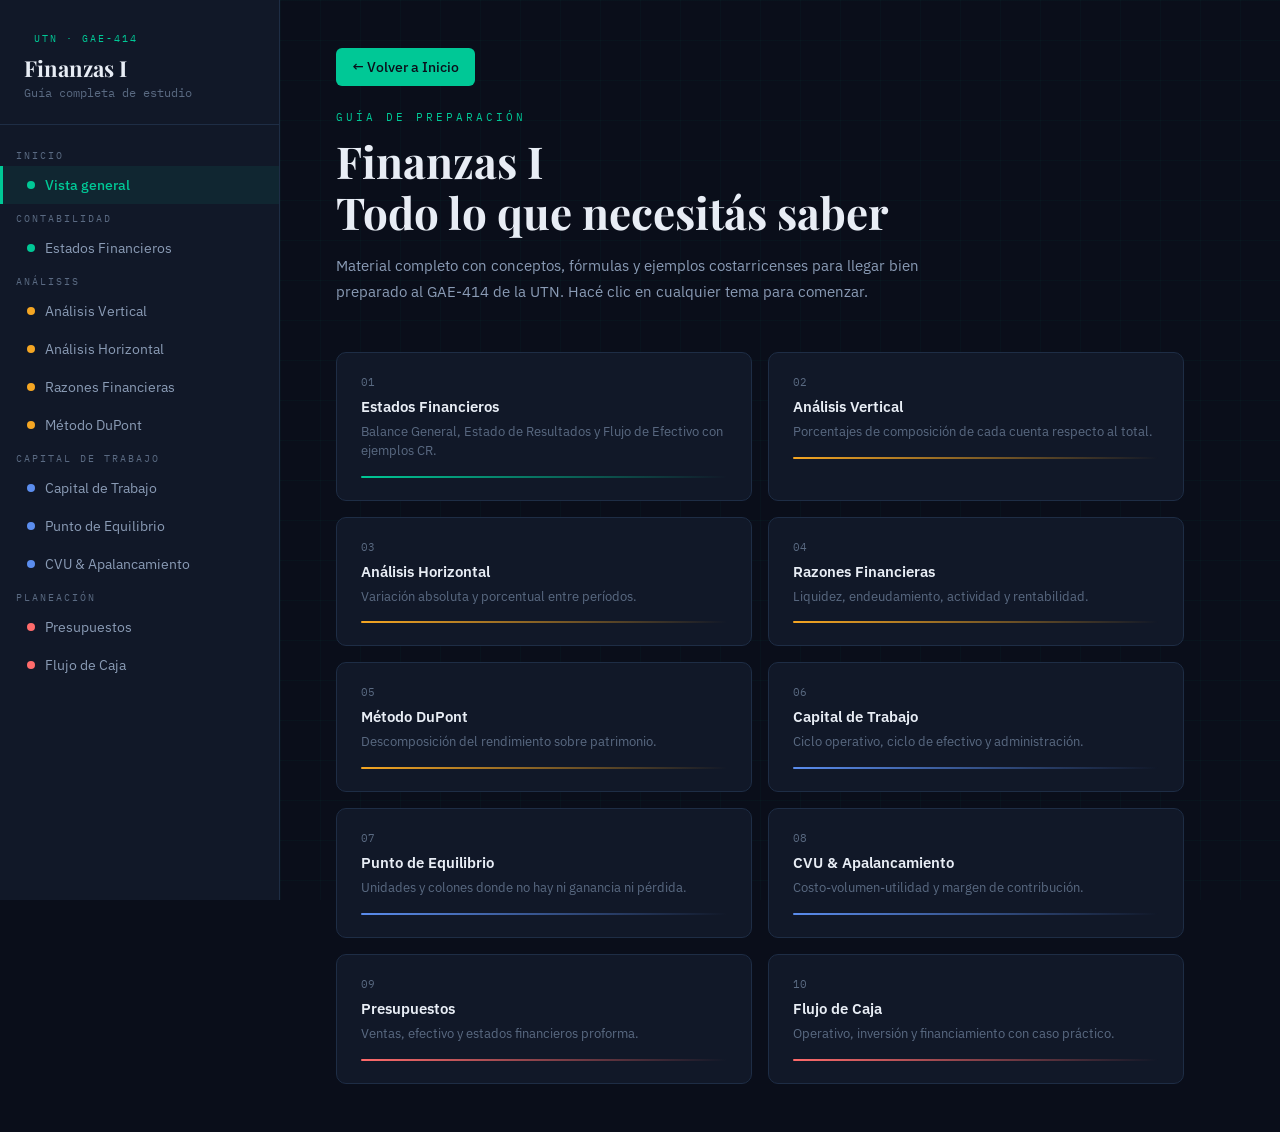
==== commit 3c31c6e0: "Agregar botón de regreso a la página principal en todas las páginas" ====
--- a/index.html
+++ b/index.html
@@ -1,5 +1,5 @@
-<!DOCTYPE html><html lang="es"><head><meta charset="UTF-8"><meta name="viewport" content="width=device-width, initial-scale=1.0"><title>Finanzas I — GAE-414 UTN</title><link href="https://fonts.googleapis.com/css2?family=Playfair+Display:wght@700;900&family=IBM+Plex+Mono:wght@400;600&family=IBM+Plex+Sans:wght@300;400;500;600&display=swap" rel="stylesheet"><style>  :root {    --bg: #0a0e1a;    --surface: #111828;    --surface2: #1a2235;    --border: #1e2d45;    --accent: #00c896;    --accent2: #f5a623;    --accent3: #5b8dee;    --accent4: #ff6b6b;    --text: #e8edf5;    --text2: #8a9bb5;    --text3: #5a6a82;    --font-display: 'Playfair Display', serif;    --font-mono: 'IBM Plex Mono', monospace;    --font-body: 'IBM Plex Sans', sans-serif;  }  * { margin:0; padding:0; box-sizing:border-box; }  body {    background: var(--bg);    color: var(--text);    font-family: var(--font-body);    min-height: 100vh;    overflow-x: hidden;  }  /* GRID BG */  body::before {    content:'';    position:fixed; inset:0;    background-image:      linear-gradient(rgba(0,200,150,.03) 1px, transparent 1px),      linear-gradient(90deg, rgba(0,200,150,.03) 1px, transparent 1px);    background-size: 40px 40px;    pointer-events:none;    z-index:0;  }  /* LAYOUT */  #app { position:relative; z-index:1; display:flex; min-height:100vh; }  /* SIDEBAR */  #sidebar {    width: 280px;    min-width: 280px;    background: var(--surface);    border-right: 1px solid var(--border);    padding: 28px 0;    position: sticky;    top: 0;    height: 100vh;    overflow-y: auto;    display: flex;    flex-direction: column;  }  .sidebar-logo {    padding: 0 24px 24px;    border-bottom: 1px solid var(--border);    margin-bottom: 16px;  }  .sidebar-logo .tag {    font-family: var(--font-mono);    font-size: 10px;    color: var(--accent);    letter-spacing: 2px;    text-transform: uppercase;    margin-bottom: 6px;  }  .sidebar-logo h1 {    font-family: var(--font-display);    font-size: 22px;    line-height: 1.2;    color: var(--text);  }  .sidebar-logo .sub {    font-size: 12px;    color: var(--text3);    margin-top: 4px;    font-family: var(--font-mono);  }  .nav-section {    padding: 8px 16px 4px;    font-size: 10px;    color: var(--text3);    letter-spacing: 2px;    text-transform: uppercase;    font-family: var(--font-mono);  }  .nav-item {    display: flex;    align-items: center;    gap: 10px;    padding: 10px 24px;    cursor: pointer;    transition: all .2s;    border-left: 3px solid transparent;    font-size: 13.5px;    color: var(--text2);    font-weight: 400;  }  .nav-item:hover { background: var(--surface2); color: var(--text); }  .nav-item.active {    background: rgba(0,200,150,.08);    border-left-color: var(--accent);    color: var(--accent);    font-weight: 500;  }  .nav-dot {    width: 8px; height: 8px;    border-radius: 50%;    flex-shrink: 0;  }  /* MAIN */  #main {    flex: 1;    padding: 48px 56px;    max-width: 960px;  }  .page { display: none; animation: fadeIn .3s ease; }  .page.active { display: block; }  @keyframes fadeIn { from { opacity:0; transform:translateY(8px); } to { opacity:1; transform:translateY(0); } }  /* HERO */  .hero {    margin-bottom: 48px;  }  .hero-tag {    font-family: var(--font-mono);    font-size: 11px;    color: var(--accent);    letter-spacing: 3px;    text-transform: uppercase;    margin-bottom: 12px;  }  .hero h2 {    font-family: var(--font-display);    font-size: 44px;    line-height: 1.15;    margin-bottom: 16px;  }  .hero p {    color: var(--text2);    font-size: 15px;    line-height: 1.7;    max-width: 600px;  }  /* CARDS */  .card {    background: var(--surface);    border: 1px solid var(--border);    border-radius: 10px;    padding: 28px 32px;    margin-bottom: 24px;    position: relative;    overflow: hidden;  }  .card::before {    content:'';    position:absolute;    top:0; left:0; right:0;    height: 3px;  }  .card.green::before { background: var(--accent); }  .card.orange::before { background: var(--accent2); }  .card.blue::before { background: var(--accent3); }  .card.red::before { background: var(--accent4); }  .card h3 {    font-family: var(--font-display);    font-size: 20px;    margin-bottom: 14px;    color: var(--text);  }  .card p, .card li {    color: var(--text2);    font-size: 14px;    line-height: 1.75;  }  .card ul { padding-left: 20px; }  .card ul li { margin-bottom: 4px; }  /* FORMULA BOX */  .formula {    background: rgba(0,200,150,.07);    border: 1px solid rgba(0,200,150,.25);    border-radius: 8px;    padding: 18px 22px;    margin: 18px 0;    font-family: var(--font-mono);    font-size: 14px;    color: var(--accent);    line-height: 1.8;  }  .formula .label {    font-size: 10px;    color: var(--text3);    letter-spacing: 2px;    text-transform: uppercase;    margin-bottom: 8px;    font-family: var(--font-body);  }  /* EXAMPLE BOX */  .example {    background: rgba(91,141,238,.07);    border: 1px solid rgba(91,141,238,.2);    border-radius: 8px;    padding: 20px 24px;    margin: 18px 0;  }  .example .ex-header {    display: flex;    align-items: center;    gap: 8px;    margin-bottom: 12px;  }  .example .ex-label {    font-family: var(--font-mono);    font-size: 10px;    color: var(--accent3);    letter-spacing: 2px;    text-transform: uppercase;    background: rgba(91,141,238,.15);    padding: 3px 8px;    border-radius: 3px;  }  .example .ex-title {    font-weight: 600;    font-size: 13px;    color: var(--accent3);  }  .example p, .example li {    font-size: 13.5px;    color: var(--text2);    line-height: 1.7;  }  .example ul { padding-left: 18px; }  .example ul li { margin-bottom: 3px; }  /* TABLE */  .fin-table {    width: 100%;    border-collapse: collapse;    font-size: 13px;    margin: 16px 0;  }  .fin-table th {    background: var(--surface2);    padding: 10px 14px;    text-align: left;    color: var(--text2);    font-weight: 500;    font-family: var(--font-mono);    font-size: 11px;    letter-spacing: 1px;    border-bottom: 1px solid var(--border);  }  .fin-table td {    padding: 10px 14px;    border-bottom: 1px solid rgba(30,45,69,.8);    color: var(--text2);  }  .fin-table tr:hover td { background: rgba(255,255,255,.02); }  .fin-table .num { text-align: right; font-family: var(--font-mono); }  .fin-table .pos { color: var(--accent); }  .fin-table .neg { color: var(--accent4); }  .fin-table .head { color: var(--text); font-weight: 600; background: var(--surface2) !important; }  /* TAGS */  .tag-row { display: flex; flex-wrap: wrap; gap: 8px; margin: 12px 0; }  .tag {    font-family: var(--font-mono);    font-size: 11px;    padding: 4px 10px;    border-radius: 4px;    letter-spacing: .5px;  }  .tag.green { background: rgba(0,200,150,.12); color: var(--accent); border: 1px solid rgba(0,200,150,.2); }  .tag.orange { background: rgba(245,166,35,.12); color: var(--accent2); border: 1px solid rgba(245,166,35,.2); }  .tag.blue { background: rgba(91,141,238,.12); color: var(--accent3); border: 1px solid rgba(91,141,238,.2); }  .tag.red { background: rgba(255,107,107,.12); color: var(--accent4); border: 1px solid rgba(255,107,107,.2); }  /* DIVIDER */  .divider {    border: none;    border-top: 1px solid var(--border);    margin: 28px 0;  }  /* HIGHLIGHT */  .highlight {    color: var(--accent);    font-weight: 600;  }  .highlight2 { color: var(--accent2); font-weight: 600; }  .highlight3 { color: var(--accent3); font-weight: 600; }  /* GRID 2 */  .grid2 { display: grid; grid-template-columns: 1fr 1fr; gap: 16px; margin: 16px 0; }  .mini-card {    background: var(--surface2);    border: 1px solid var(--border);    border-radius: 8px;    padding: 16px 18px;  }  .mini-card .mc-label {    font-size: 10px;    color: var(--text3);    font-family: var(--font-mono);    letter-spacing: 1.5px;    text-transform: uppercase;    margin-bottom: 6px;  }  .mini-card .mc-val {    font-family: var(--font-mono);    font-size: 22px;    font-weight: 600;    color: var(--accent);    margin-bottom: 4px;  }  .mini-card .mc-desc {    font-size: 12px;    color: var(--text3);  }  /* STEP */  .steps { counter-reset: step; }  .step {    display: flex;    gap: 16px;    margin-bottom: 20px;  }  .step-num {    width: 32px; height: 32px;    border-radius: 50%;    background: rgba(0,200,150,.12);    border: 1px solid rgba(0,200,150,.3);    display: flex; align-items: center; justify-content: center;    font-family: var(--font-mono);    font-size: 13px;    color: var(--accent);    flex-shrink: 0;    margin-top: 2px;  }  .step-content { flex: 1; }  .step-content strong { color: var(--text); font-weight: 600; display: block; margin-bottom: 4px; }  .step-content p { font-size: 13.5px; color: var(--text2); line-height: 1.65; }  /* HOME GRID */  .topic-grid { display: grid; grid-template-columns: repeat(2, 1fr); gap: 16px; margin-top: 32px; }  .topic-card {    background: var(--surface);    border: 1px solid var(--border);    border-radius: 10px;    padding: 22px 24px;    cursor: pointer;    transition: all .25s;    position: relative;    overflow: hidden;  }  .topic-card:hover {    border-color: var(--accent);    transform: translateY(-2px);    box-shadow: 0 8px 30px rgba(0,0,0,.4);  }  .topic-card .tc-num {    font-family: var(--font-mono);    font-size: 11px;    color: var(--text3);    margin-bottom: 8px;  }  .topic-card h3 {    font-size: 15px;    font-weight: 600;    margin-bottom: 6px;  }  .topic-card p {    font-size: 12.5px;    color: var(--text3);    line-height: 1.5;  }  .topic-card .tc-bar {    height: 2px;    border-radius: 1px;    margin-top: 16px;  }  /* SCROLLBAR */  ::-webkit-scrollbar { width: 6px; }  ::-webkit-scrollbar-track { background: var(--surface); }  ::-webkit-scrollbar-thumb { background: var(--border); border-radius: 3px; }  ::-webkit-scrollbar-thumb:hover { background: var(--text3); }  @media (max-width: 900px) {    #sidebar { display: none; }    #main { padding: 28px 20px; }    .grid2, .topic-grid { grid-template-columns: 1fr; }    .hero h2 { font-size: 30px; }  }</style></head><body><div id="app"><nav id="sidebar">  <div class="sidebar-logo">    <div class="tag">UTN · GAE-414</div>    <h1>Finanzas I</h1>    <div class="sub">Guía completa de estudio</div>  </div>  <div class="nav-section">Inicio</div>  <div class="nav-item active" onclick="show('home')" data-page="home">    <div class="nav-dot" style="background:#00c896"></div> Vista general  </div>  <div class="nav-section">Contabilidad</div>  <div class="nav-item" onclick="show('estados')" data-page="estados">    <div class="nav-dot" style="background:#00c896"></div> Estados Financieros  </div>  <div class="nav-section">Análisis</div>  <div class="nav-item" onclick="show('vertical')" data-page="vertical">    <div class="nav-dot" style="background:#f5a623"></div> Análisis Vertical  </div>  <div class="nav-item" onclick="show('horizontal')" data-page="horizontal">    <div class="nav-dot" style="background:#f5a623"></div> Análisis Horizontal  </div>  <div class="nav-item" onclick="show('razones')" data-page="razones">    <div class="nav-dot" style="background:#f5a623"></div> Razones Financieras  </div>  <div class="nav-item" onclick="show('dupont')" data-page="dupont">    <div class="nav-dot" style="background:#f5a623"></div> Método DuPont  </div>  <div class="nav-section">Capital de Trabajo</div>  <div class="nav-item" onclick="show('capital')" data-page="capital">    <div class="nav-dot" style="background:#5b8dee"></div> Capital de Trabajo  </div>  <div class="nav-item" onclick="show('equilibrio')" data-page="equilibrio">    <div class="nav-dot" style="background:#5b8dee"></div> Punto de Equilibrio  </div>  <div class="nav-item" onclick="show('cvu')" data-page="cvu">    <div class="nav-dot" style="background:#5b8dee"></div> CVU & Apalancamiento  </div>  <div class="nav-section">Planeación</div>  <div class="nav-item" onclick="show('presupuestos')" data-page="presupuestos">    <div class="nav-dot" style="background:#ff6b6b"></div> Presupuestos  </div>  <div class="nav-item" onclick="show('flujo')" data-page="flujo">    <div class="nav-dot" style="background:#ff6b6b"></div> Flujo de Caja  </div></nav><main id="main"><div class="page active" id="home">  <div class="hero">    <div class="hero-tag">Guía de preparación</div>    <h2>Finanzas I<br>Todo lo que necesitás saber</h2>    <p>Material completo con conceptos, fórmulas y ejemplos costarricenses para llegar bien preparado al GAE-414 de la UTN. Hacé clic en cualquier tema para comenzar.</p>  </div>  <div class="topic-grid">    <div class="topic-card" onclick="show('estados')">      <div class="tc-num">01</div>      <h3>Estados Financieros</h3>      <p>Balance General, Estado de Resultados y Flujo de Efectivo con ejemplos CR.</p>      <div class="tc-bar" style="background:linear-gradient(90deg,#00c896,transparent)"></div>    </div>    <div class="topic-card" onclick="show('vertical')">      <div class="tc-num">02</div>      <h3>Análisis Vertical</h3>      <p>Porcentajes de composición de cada cuenta respecto al total.</p>      <div class="tc-bar" style="background:linear-gradient(90deg,#f5a623,transparent)"></div>    </div>    <div class="topic-card" onclick="show('horizontal')">      <div class="tc-num">03</div>      <h3>Análisis Horizontal</h3>      <p>Variación absoluta y porcentual entre períodos.</p>      <div class="tc-bar" style="background:linear-gradient(90deg,#f5a623,transparent)"></div>    </div>    <div class="topic-card" onclick="show('razones')">      <div class="tc-num">04</div>      <h3>Razones Financieras</h3>      <p>Liquidez, endeudamiento, actividad y rentabilidad.</p>      <div class="tc-bar" style="background:linear-gradient(90deg,#f5a623,transparent)"></div>    </div>    <div class="topic-card" onclick="show('dupont')">      <div class="tc-num">05</div>      <h3>Método DuPont</h3>      <p>Descomposición del rendimiento sobre patrimonio.</p>      <div class="tc-bar" style="background:linear-gradient(90deg,#f5a623,transparent)"></div>    </div>    <div class="topic-card" onclick="show('capital')">      <div class="tc-num">06</div>      <h3>Capital de Trabajo</h3>      <p>Ciclo operativo, ciclo de efectivo y administración.</p>      <div class="tc-bar" style="background:linear-gradient(90deg,#5b8dee,transparent)"></div>    </div>    <div class="topic-card" onclick="show('equilibrio')">      <div class="tc-num">07</div>      <h3>Punto de Equilibrio</h3>      <p>Unidades y colones donde no hay ni ganancia ni pérdida.</p>      <div class="tc-bar" style="background:linear-gradient(90deg,#5b8dee,transparent)"></div>    </div>    <div class="topic-card" onclick="show('cvu')">      <div class="tc-num">08</div>      <h3>CVU & Apalancamiento</h3>      <p>Costo-volumen-utilidad y margen de contribución.</p>      <div class="tc-bar" style="background:linear-gradient(90deg,#5b8dee,transparent)"></div>    </div>    <div class="topic-card" onclick="show('presupuestos')">      <div class="tc-num">09</div>      <h3>Presupuestos</h3>      <p>Ventas, efectivo y estados financieros proforma.</p>      <div class="tc-bar" style="background:linear-gradient(90deg,#ff6b6b,transparent)"></div>    </div>    <div class="topic-card" onclick="show('flujo')">      <div class="tc-num">10</div>      <h3>Flujo de Caja</h3>      <p>Operativo, inversión y financiamiento con caso práctico.</p>      <div class="tc-bar" style="background:linear-gradient(90deg,#ff6b6b,transparent)"></div>    </div>  </div></div><div class="page" id="estados">  <div class="hero">    <div class="hero-tag">Tema 01 · Contabilidad</div>    <h2>Estados Financieros</h2>    <p>Los tres reportes fundamentales que toda empresa prepara para mostrar su situación económica.</p>  </div>  <div class="card green">    <h3>1. Balance General (Estado de Situación Financiera)</h3>    <p>Fotografía de la empresa en una fecha específica. Muestra lo que tiene (activos), lo que debe (pasivos) y lo que le pertenece a los dueños (patrimonio).</p>    <div class="formula">      <div class="label">Ecuación fundamental</div>      ACTIVOS = PASIVOS + PATRIMONIO    </div>    <div class="example">      <div class="ex-header">        <span class="ex-label">Ejemplo CR</span>        <span class="ex-title">Pulpería "Don Carlos" — San José, al 31/12/2024</span>      </div>      <table class="fin-table">        <tr><th>ACTIVOS</th><th class="num">₡</th><th>PASIVOS Y PATRIMONIO</th><th class="num">₡</th></tr>        <tr><td class="head" colspan="4">Activo Corriente</td></tr>        <tr><td>Caja y Bancos</td><td class="num pos">850,000</td><td>Cuentas por Pagar</td><td class="num neg">1,200,000</td></tr>        <tr><td>Cuentas por Cobrar</td><td class="num pos">600,000</td><td>Préstamos C/P (BAC)</td><td class="num neg">500,000</td></tr>        <tr><td>Inventarios</td><td class="num pos">1,400,000</td><td></td><td></td></tr>        <tr><td class="head" colspan="4">Activo Fijo</td></tr>        <tr><td>Mobiliario y Equipo</td><td class="num pos">2,500,000</td><td class="head">Patrimonio</td><td></td></tr>        <tr><td>(-) Depreciación Ac.</td><td class="num neg">(300,000)</td><td>Capital Social</td><td class="num pos">3,000,000</td></tr>        <tr><td></td><td></td><td>Utilidades Retenidas</td><td class="num pos">350,000</td></tr>        <tr><td><strong>TOTAL ACTIVOS</strong></td><td class="num pos"><strong>5,050,000</strong></td><td><strong>TOTAL PAS+PAT</strong></td><td class="num pos"><strong>5,050,000</strong></td></tr>      </table>    </div>    <p style="margin-top:12px"><strong style="color:var(--text)">Conceptos clave:</strong></p>    <ul style="margin-top:8px">      <li><span class="highlight">Activo corriente:</span> se convierte en dinero en menos de 1 año (caja, inventarios, cuentas por cobrar).</li>      <li><span class="highlight">Activo fijo:</span> dura más de 1 año y se deprecia (edificios, equipos, vehículos).</li>      <li><span class="highlight">Pasivo corriente:</span> vence en menos de 1 año.</li>      <li><span class="highlight">Patrimonio:</span> lo que queda para los dueños si se vende todo y se pagan todas las deudas.</li>    </ul>  </div>  <div class="card green">    <h3>2. Estado de Resultados</h3>    <p>Muestra si la empresa ganó o perdió dinero durante un período. Es una película, no una fotografía.</p>    <div class="formula">      <div class="label">Estructura básica</div>      Ventas Netas<br>      − Costo de Ventas<br>      = <strong>Utilidad Bruta</strong><br>      − Gastos Operativos (ventas + admin)<br>      = <strong>Utilidad de Operación (EBIT)</strong><br>      − Gastos Financieros (intereses)<br>      = <strong>Utilidad Antes de Impuestos</strong><br>      − Impuesto sobre la Renta (30% empresas CR)<br>      = <strong>Utilidad Neta</strong>    </div>    <div class="example">      <div class="ex-header">        <span class="ex-label">Ejemplo CR</span>        <span class="ex-title">Soda "Rancho Tico" — Liberia, Guanacaste 2024</span>      </div>      <table class="fin-table">        <tr><th>CONCEPTO</th><th class="num">₡</th></tr>        <tr><td>Ventas brutas</td><td class="num">9,500,000</td></tr>        <tr><td>(−) Descuentos y devoluciones</td><td class="num neg">(200,000)</td></tr>        <tr><td class="head">= Ventas Netas</td><td class="num head">9,300,000</td></tr>        <tr><td>(−) Costo de ventas</td><td class="num neg">(5,580,000)</td></tr>        <tr><td class="head">= Utilidad Bruta</td><td class="num pos head">3,720,000</td></tr>        <tr><td>(−) Gastos de ventas</td><td class="num neg">(650,000)</td></tr>        <tr><td>(−) Gastos administrativos</td><td class="num neg">(820,000)</td></tr>        <tr><td class="head">= Utilidad Operativa</td><td class="num pos head">2,250,000</td></tr>        <tr><td>(−) Intereses préstamo BCR</td><td class="num neg">(180,000)</td></tr>        <tr><td class="head">= Utilidad antes IR</td><td class="num pos head">2,070,000</td></tr>        <tr><td>(−) Impuesto Renta (15% pyme)</td><td class="num neg">(310,500)</td></tr>        <tr><td class="head">= Utilidad Neta</td><td class="num pos head">1,759,500</td></tr>      </table>    </div>  </div>  <div class="card green">    <h3>3. Estado de Flujo de Efectivo</h3>    <p>Muestra de dónde vino el dinero y a dónde fue. Una empresa puede tener utilidad contable pero quedarse sin efectivo.</p>    <div class="formula">      <div class="label">Las 3 secciones</div>      Actividades OPERATIVAS (negocio normal)<br>      + Actividades de INVERSIÓN (compra/venta de activos)<br>      + Actividades de FINANCIAMIENTO (préstamos, capital)<br>      = Variación neta de efectivo    </div>    <div class="example">      <div class="ex-header">        <span class="ex-label">Ejemplo CR</span>        <span class="ex-title">Taxi empresa "Transtical" — Cartago 2024</span>      </div>      <table class="fin-table">        <tr><th>CONCEPTO</th><th class="num">₡</th></tr>        <tr><td class="head" colspan="2">ACTIVIDADES OPERATIVAS</td></tr>        <tr><td>Cobros a clientes</td><td class="num pos">8,200,000</td></tr>        <tr><td>Pagos a proveedores</td><td class="num neg">(4,100,000)</td></tr>        <tr><td>Pago de salarios y cargas</td><td class="num neg">(2,300,000)</td></tr>        <tr><td class="head">Flujo operativo neto</td><td class="num pos head">1,800,000</td></tr>        <tr><td class="head" colspan="2">ACTIVIDADES DE INVERSIÓN</td></tr>        <tr><td>Compra de vehículo (Toyota Hilux)</td><td class="num neg">(12,000,000)</td></tr>        <tr><td class="head">Flujo de inversión neto</td><td class="num neg head">(12,000,000)</td></tr>        <tr><td class="head" colspan="2">ACTIVIDADES DE FINANCIAMIENTO</td></tr>        <tr><td>Préstamo BCR a 5 años</td><td class="num pos">10,000,000</td></tr>        <tr><td>Pago de cuotas préstamo anterior</td><td class="num neg">(600,000)</td></tr>        <tr><td class="head">Flujo de financiamiento neto</td><td class="num pos head">9,400,000</td></tr>        <tr><td class="head">= VARIACIÓN NETA DE EFECTIVO</td><td class="num pos head">-800,000</td></tr>        <tr><td>Saldo inicial de caja</td><td class="num">2,000,000</td></tr>        <tr><td class="head">Saldo final de caja</td><td class="num pos head">1,200,000</td></tr>      </table>    </div>  </div></div><div class="page" id="vertical">  <div class="hero">    <div class="hero-tag">Tema 02 · Análisis</div>    <h2>Análisis Vertical</h2>    <p>Técnica para expresar cada cuenta como porcentaje de una base (total activos o ventas). Permite comparar empresas de diferente tamaño.</p>  </div>  <div class="card orange">    <h3>Concepto y uso</h3>    <p>Se aplica a un solo período. Responde: <em>"¿Qué tan grande es esta cuenta dentro del total?"</em></p>    <div class="tag-row">      <span class="tag orange">Balance: base = Total Activos</span>      <span class="tag orange">Resultados: base = Ventas Netas</span>    </div>    <div class="formula">      <div class="label">Fórmula</div>      % = (Cuenta ÷ Base) × 100    </div>    <div class="example">      <div class="ex-header">        <span class="ex-label">Ejemplo CR</span>        <span class="ex-title">Ferretería "El Clavo" — Heredia 2024</span>      </div>      <table class="fin-table">        <tr><th>ACTIVOS</th><th class="num">₡</th><th class="num">%</th></tr>        <tr><td>Caja y Bancos</td><td class="num">1,200,000</td><td class="num pos">8%</td></tr>        <tr><td>Cuentas por Cobrar</td><td class="num">2,400,000</td><td class="num pos">16%</td></tr>        <tr><td>Inventarios</td><td class="num">4,500,000</td><td class="num pos">30%</td></tr>        <tr><td>Activos Fijos (neto)</td><td class="num">6,900,000</td><td class="num pos">46%</td></tr>        <tr><td class="head">TOTAL ACTIVOS</td><td class="num head">15,000,000</td><td class="num head">100%</td></tr>      </table>      <p style="margin-top:12px">👉 <strong>Interpretación:</strong> Los inventarios representan el 30% de los activos. Para una ferretería esto es razonable. Si fuera 60%, habría exceso de stock.</p>    </div>    <hr class="divider">    <div class="example">      <div class="ex-header">        <span class="ex-label">Ejemplo CR</span>        <span class="ex-title">Estado de Resultados — misma ferretería</span>      </div>      <table class="fin-table">        <tr><th>CONCEPTO</th><th class="num">₡</th><th class="num">%</th></tr>        <tr><td>Ventas Netas</td><td class="num">20,000,000</td><td class="num">100%</td></tr>        <tr><td>Costo de Ventas</td><td class="num neg">(13,000,000)</td><td class="num neg">65%</td></tr>        <tr><td class="head">Utilidad Bruta</td><td class="num pos head">7,000,000</td><td class="num pos head">35%</td></tr>        <tr><td>Gastos Operativos</td><td class="num neg">(3,800,000)</td><td class="num neg">19%</td></tr>        <tr><td class="head">Utilidad Neta</td><td class="num pos head">3,200,000</td><td class="num pos head">16%</td></tr>      </table>      <p style="margin-top:12px">👉 Por cada ₡100 vendidos, la empresa gana ₡16 netos. El margen neto del 16% indica buena eficiencia para una ferretería.</p>    </div>  </div></div><div class="page" id="horizontal">  <div class="hero">    <div class="hero-tag">Tema 03 · Análisis</div>    <h2>Análisis Horizontal</h2>    <p>Compara una cuenta a lo largo del tiempo para detectar tendencias, crecimientos o caídas.</p>  </div>  <div class="card orange">    <h3>Concepto y fórmulas</h3>    <p>Se necesitan al menos dos períodos. Responde: <em>"¿Cuánto cambió esta cuenta respecto al año anterior?"</em></p>    <div class="formula">      <div class="label">Variación Absoluta</div>      VA = Año Actual − Año Anterior    </div>    <div class="formula">      <div class="label">Variación Relativa (porcentual)</div>      VR = ((Año Actual − Año Anterior) ÷ Año Anterior) × 100    </div>    <div class="example">      <div class="ex-header">        <span class="ex-label">Ejemplo CR</span>        <span class="ex-title">Farmacia "Fischel" (ficticio simplificado) — 2023 vs 2024</span>      </div>      <table class="fin-table">        <tr><th>CUENTA</th><th class="num">2023 ₡</th><th class="num">2024 ₡</th><th class="num">Var. Abs.</th><th class="num">Var. %</th></tr>        <tr><td>Ventas</td><td class="num">45,000,000</td><td class="num">52,200,000</td><td class="num pos">+7,200,000</td><td class="num pos">+16%</td></tr>        <tr><td>Costo Ventas</td><td class="num">27,000,000</td><td class="num">32,364,000</td><td class="num neg">+5,364,000</td><td class="num neg">+19.9%</td></tr>        <tr><td>Utilidad Bruta</td><td class="num">18,000,000</td><td class="num">19,836,000</td><td class="num pos">+1,836,000</td><td class="num pos">+10.2%</td></tr>        <tr><td>Gastos Oper.</td><td class="num">9,000,000</td><td class="num">10,500,000</td><td class="num neg">+1,500,000</td><td class="num neg">+16.7%</td></tr>        <tr><td class="head">Utilidad Neta</td><td class="num head">9,000,000</td><td class="num head">9,336,000</td><td class="num pos head">+336,000</td><td class="num pos head">+3.7%</td></tr>      </table>      <p style="margin-top:12px">        ⚠️ <strong>Interpretación:</strong> Las ventas crecieron 16% pero el costo creció 19.9%. Los gastos también subieron más que las ventas. Por eso la utilidad neta solo creció 3.7%. <br><strong>Señal de alerta:</strong> los costos están creciendo más rápido que los ingresos.      </p>    </div>  </div></div><div class="page" id="razones">  <div class="hero">    <div class="hero-tag">Tema 04 · Análisis</div>    <h2>Razones Financieras</h2>    <p>Índices que relacionan cuentas del Balance y Estado de Resultados para evaluar la salud financiera de la empresa.</p>  </div>  <div class="card orange">    <h3>Grupo 1: Razones de Liquidez</h3>    <p>¿Puede la empresa pagar sus deudas a corto plazo?</p>    <div class="formula">      <div class="label">Razón Corriente (Liquidez General)</div>      RC = Activo Corriente ÷ Pasivo Corriente<br>      <br>      <span style="color:var(--text2);font-size:12px">Ideal: entre 1.5 y 2.0 — por encima de 1.0 es mínimo aceptable</span>    </div>    <div class="formula">      <div class="label">Prueba Ácida</div>      PA = (Activo Corriente − Inventarios) ÷ Pasivo Corriente<br>      <br>      <span style="color:var(--text2);font-size:12px">Excluye inventarios porque no se convierten tan rápido en efectivo. Ideal: ≥ 1.0</span>    </div>    <div class="example">      <div class="ex-header">        <span class="ex-label">Ejemplo CR</span>        <span class="ex-title">Distribuidora "Ticofrut" (inventarios = ₡3,000,000)</span>      </div>      <p>Activo Corriente: ₡6,000,000 | Pasivo Corriente: ₡3,200,000</p>      <div class="grid2" style="margin-top:12px">        <div class="mini-card">          <div class="mc-label">Razón Corriente</div>          <div class="mc-val">1.88</div>          <div class="mc-desc">6,000,000 ÷ 3,200,000 ✅ Buena</div>        </div>        <div class="mini-card">          <div class="mc-label">Prueba Ácida</div>          <div class="mc-val">0.94</div>          <div class="mc-desc">(6,000,000−3,000,000) ÷ 3,200,000 ⚠️ Ajustada</div>        </div>      </div>    </div>  </div>  <div class="card orange">    <h3>Grupo 2: Razones de Endeudamiento</h3>    <p>¿Cuánto de la empresa le pertenece a los acreedores?</p>    <div class="formula">      <div class="label">Razón de Endeudamiento</div>      RE = Total Pasivo ÷ Total Activo<br>      <br>      <span style="color:var(--text2);font-size:12px">Indica qué porcentaje de los activos fue financiado con deuda. Ideal: menor al 60%</span>    </div>    <div class="formula">      <div class="label">Razón Deuda-Patrimonio</div>      D/P = Total Pasivo ÷ Patrimonio<br>      <br>      <span style="color:var(--text2);font-size:12px">Por cada ₡1 del dueño, ¿cuánto deben los acreedores?</span>    </div>    <div class="example">      <div class="ex-header">        <span class="ex-label">Ejemplo CR</span>        <span class="ex-title">Empresa constructora "Edifica S.A." — San José</span>      </div>      <p>Total Activo: ₡80,000,000 | Total Pasivo: ₡52,000,000 | Patrimonio: ₡28,000,000</p>      <div class="grid2" style="margin-top:12px">        <div class="mini-card">          <div class="mc-label">Endeudamiento</div>          <div class="mc-val" style="color:var(--accent2)">65%</div>          <div class="mc-desc">52M ÷ 80M ⚠️ Alto, riesgo moderado</div>        </div>        <div class="mini-card">          <div class="mc-label">Deuda/Patrimonio</div>          <div class="mc-val" style="color:var(--accent2)">1.86</div>          <div class="mc-desc">52M ÷ 28M — acreedores financian 1.86× más que dueños</div>        </div>      </div>    </div>  </div>  <div class="card orange">    <h3>Grupo 3: Razones de Actividad (Gestión)</h3>    <p>¿Qué tan eficientemente usa la empresa sus recursos?</p>    <div class="formula">      <div class="label">Rotación de Inventarios</div>      RI = Costo de Ventas ÷ Inventario Promedio<br>      Días de Inventario = 365 ÷ RI    </div>    <div class="formula">      <div class="label">Período Medio de Cobro</div>      PMC = Cuentas por Cobrar ÷ (Ventas ÷ 365)<br>      <span style="color:var(--text2);font-size:12px">Cuántos días tarda en cobrar. Menor = mejor</span>    </div>    <div class="formula">      <div class="label">Período Medio de Pago</div>      PMP = Cuentas por Pagar ÷ (Compras ÷ 365)<br>      <span style="color:var(--text2);font-size:12px">Cuántos días tarda en pagar a proveedores. Mayor = mejor (para el flujo)</span>    </div>    <div class="example">      <div class="ex-header">        <span class="ex-label">Ejemplo CR</span>        <span class="ex-title">Supermercado "Buen Precio" — Alajuela</span>      </div>      <p>Costo ventas: ₡120M | Inventario: ₡15M | Ventas: ₡160M | CxC: ₡8M</p>      <div class="grid2" style="margin-top:12px">        <div class="mini-card">          <div class="mc-label">Rotación Inventarios</div>          <div class="mc-val">8×</div>          <div class="mc-desc">120M ÷ 15M → rota 8 veces al año = cada 46 días</div>        </div>        <div class="mini-card">          <div class="mc-label">Período Cobro</div>          <div class="mc-val">18 días</div>          <div class="mc-desc">8M ÷ (160M÷365) ✅ Cobran rápido</div>        </div>      </div>    </div>  </div>  <div class="card orange">    <h3>Grupo 4: Razones de Rentabilidad</h3>    <p>¿Cuánto gana la empresa con respecto a sus ventas, activos o patrimonio?</p>    <div class="formula">      <div class="label">Margen Bruto</div>      MB = Utilidad Bruta ÷ Ventas Netas    </div>    <div class="formula">      <div class="label">Margen Neto</div>      MN = Utilidad Neta ÷ Ventas Netas    </div>    <div class="formula">      <div class="label">ROA — Rendimiento sobre Activos</div>      ROA = Utilidad Neta ÷ Total Activos    </div>    <div class="formula">      <div class="label">ROE — Rendimiento sobre Patrimonio</div>      ROE = Utilidad Neta ÷ Patrimonio    </div>    <div class="example">      <div class="ex-header">        <span class="ex-label">Ejemplo CR</span>        <span class="ex-title">Hotel "Vistas del Pacífico" — Jacó, 2024</span>      </div>      <p>Ventas: ₡50M | Utilidad Bruta: ₡30M | Utilidad Neta: ₡8M | Activos: ₡200M | Patrimonio: ₡80M</p>      <div class="grid2" style="margin-top:12px">        <div class="mini-card">          <div class="mc-label">Margen Bruto</div>          <div class="mc-val">60%</div>          <div class="mc-desc">30M ÷ 50M — excelente para hostelería</div>        </div>        <div class="mini-card">          <div class="mc-label">Margen Neto</div>          <div class="mc-val">16%</div>          <div class="mc-desc">8M ÷ 50M ✅ Por encima del promedio CR</div>        </div>        <div class="mini-card">          <div class="mc-label">ROA</div>          <div class="mc-val">4%</div>          <div class="mc-desc">8M ÷ 200M — baja por alta inversión en planta</div>        </div>        <div class="mini-card">          <div class="mc-label">ROE</div>          <div class="mc-val">10%</div>          <div class="mc-desc">8M ÷ 80M — buena para los socios</div>        </div>      </div>    </div>  </div></div><div class="page" id="dupont">  <div class="hero">    <div class="hero-tag">Tema 05 · Análisis</div>    <h2>Método DuPont</h2>    <p>Descompone el ROE en tres factores para entender exactamente por qué una empresa es más o menos rentable.</p>  </div>  <div class="card orange">    <h3>El modelo DuPont</h3>    <p>Creado por la empresa DuPont en los años 20. Dice que el rendimiento para los socios (ROE) depende de tres palancas:</p>    <div class="formula">      <div class="label">DuPont Básico</div>      ROE = Margen Neto × Rotación de Activos × Multiplicador de Capital<br><br>      ROE = (UN ÷ Ventas) × (Ventas ÷ Activos) × (Activos ÷ Patrimonio)    </div>    <div class="grid2" style="margin-top:20px">      <div class="mini-card">        <div class="mc-label">Factor 1 — Rentabilidad</div>        <div style="font-size:13px;color:var(--text2);margin-top:6px">Margen Neto: ¿Cuánto gana por cada colón vendido? Depende de costos y eficiencia.</div>      </div>      <div class="mini-card">        <div class="mc-label">Factor 2 — Eficiencia</div>        <div style="font-size:13px;color:var(--text2);margin-top:6px">Rotación de Activos: ¿Cuántas ventas genera cada colón invertido en activos?</div>      </div>      <div class="mini-card">        <div class="mc-label">Factor 3 — Apalancamiento</div>        <div style="font-size:13px;color:var(--text2);margin-top:6px">Multiplicador de Capital: ¿Cuánto del activo está financiado con deuda vs. patrimonio?</div>      </div>      <div class="mini-card">        <div class="mc-label">Resultado</div>        <div style="font-size:13px;color:var(--accent);margin-top:6px;font-weight:600">ROE = los tres factores multiplicados entre sí.</div>      </div>    </div>    <div class="example">      <div class="ex-header">        <span class="ex-label">Ejemplo CR</span>        <span class="ex-title">Comparación: Dos panaderías costarricenses</span>      </div>      <table class="fin-table">        <tr><th>INDICADOR</th><th class="num">Panadería "El Horno" (Cartago)</th><th class="num">Panadería "Pan Tico" (Heredia)</th></tr>        <tr><td>Ventas</td><td class="num">₡30,000,000</td><td class="num">₡30,000,000</td></tr>        <tr><td>Utilidad Neta</td><td class="num">₡1,500,000</td><td class="num">₡1,500,000</td></tr>        <tr><td>Total Activos</td><td class="num">₡25,000,000</td><td class="num">₡20,000,000</td></tr>        <tr><td>Patrimonio</td><td class="num">₡12,500,000</td><td class="num">₡10,000,000</td></tr>        <tr><td class="head">Margen Neto</td><td class="num head">5%</td><td class="num head">5%</td></tr>        <tr><td class="head">Rotación Activos</td><td class="num head">1.2×</td><td class="num head">1.5×</td></tr>        <tr><td class="head">Mult. Capital</td><td class="num head">2.0×</td><td class="num head">2.0×</td></tr>        <tr><td class="head">ROE (DuPont)</td><td class="num pos head">12%</td><td class="num pos head">15%</td></tr>      </table>      <p style="margin-top:12px">        🍞 <strong>Interpretación:</strong> Ambas panaderías tienen la misma utilidad, mismo apalancamiento y mismos dueños relativamente, pero "Pan Tico" obtiene mayor ROE porque <strong>usa mejor sus activos</strong> (rotación 1.5 vs 1.2). Tiene menos activos pero genera igual ventas = más eficiente.      </p>    </div>  </div></div><div class="page" id="capital">  <div class="hero">    <div class="hero-tag">Tema 06 · Capital de Trabajo</div>    <h2>Capital de Trabajo</h2>    <p>El dinero que necesita la empresa para operar día a día. Es la diferencia entre lo que tiene disponible y lo que debe a corto plazo.</p>  </div>  <div class="card blue">    <h3>Conceptos fundamentales</h3>    <div class="formula">      <div class="label">Capital de Trabajo Neto (CTN)</div>      CTN = Activo Corriente − Pasivo Corriente    </div>    <p>Si el CTN es positivo, la empresa puede cubrir sus deudas de corto plazo con sus activos líquidos. Si es negativo, tiene problemas de liquidez.</p>    <div class="example">      <div class="ex-header">        <span class="ex-label">Ejemplo CR</span>        <span class="ex-title">Taller mecánico "Don Mechas" — Desamparados</span>      </div>      <div class="grid2">        <div class="mini-card">          <div class="mc-label">Activo Corriente</div>          <div class="mc-val">₡4,800,000</div>          <div class="mc-desc">Caja + CxC + repuestos</div>        </div>        <div class="mini-card">          <div class="mc-label">Pasivo Corriente</div>          <div class="mc-val" style="color:var(--accent4)">₡2,100,000</div>          <div class="mc-desc">Cuentas por pagar proveedores</div>        </div>      </div>      <div style="margin-top:12px;font-family:var(--font-mono);color:var(--accent);font-size:15px">        CTN = 4,800,000 − 2,100,000 = ₡2,700,000 ✅      </div>      <p style="margin-top:8px">La empresa tiene ₡2.7M de "colchón" para operar sin problemas.</p>    </div>  </div>  <div class="card blue">    <h3>Ciclo Operativo y Ciclo de Efectivo</h3>    <div class="formula">      <div class="label">Ciclo Operativo</div>      Ciclo Operativo = Días de Inventario + Días de Cobro    </div>    <div class="formula">      <div class="label">Ciclo de Efectivo (Ciclo de Caja)</div>      Ciclo de Efectivo = Ciclo Operativo − Días de Pago a Proveedores    </div>    <p>El ciclo de efectivo mide cuántos días la empresa necesita financiar con su propio dinero. <span class="highlight">Mientras más corto, mejor.</span></p>    <div class="example">      <div class="ex-header">        <span class="ex-label">Ejemplo CR</span>        <span class="ex-title">Empresa exportadora de piña "TicoPiña" — Upala</span>      </div>      <div class="steps" style="margin-top:16px">        <div class="step">          <div class="step-num">1</div>          <div class="step-content">            <strong>Días de Inventario: 30 días</strong>            <p>La piña tarda 30 días entre que la compran y la venden.</p>          </div>        </div>        <div class="step">          <div class="step-num">2</div>          <div class="step-content">            <strong>Días de Cobro: 45 días</strong>            <p>Los compradores internacionales pagan a 45 días.</p>          </div>        </div>        <div class="step">          <div class="step-num">3</div>          <div class="step-content">            <strong>Ciclo Operativo: 75 días</strong>            <p>30 + 45 = 75 días entre comprar y cobrar.</p>          </div>        </div>        <div class="step">          <div class="step-num">4</div>          <div class="step-content">            <strong>Días de Pago a Proveedores: 20 días</strong>            <p>Pagan a sus proveedores de insumos en 20 días.</p>          </div>        </div>        <div class="step">          <div class="step-num">5</div>          <div class="step-content">            <strong>Ciclo de Efectivo: 55 días</strong>            <p>75 − 20 = 55 días que la empresa debe financiar por su cuenta. Deben tener dinero para 55 días de operación en caja.</p>          </div>        </div>      </div>    </div>  </div></div><div class="page" id="equilibrio">  <div class="hero">    <div class="hero-tag">Tema 07 · Capital de Trabajo</div>    <h2>Punto de Equilibrio</h2>    <p>El nivel de ventas donde la empresa no gana ni pierde. A partir de ahí, cada unidad adicional genera utilidad.</p>  </div>  <div class="card blue">    <h3>Costos fijos vs. costos variables</h3>    <div class="grid2">      <div class="mini-card">        <div class="mc-label">Costos Fijos</div>        <div style="font-size:13px;color:var(--text2);margin-top:8px">No cambian sin importar cuánto se produzca.<br><br>Ej. CR: Alquiler de local en Paseo Colón, salarios fijos, depreciación del equipo.</div>      </div>      <div class="mini-card">        <div class="mc-label">Costos Variables</div>        <div style="font-size:13px;color:var(--text2);margin-top:8px">Cambian según el nivel de producción o ventas.<br><br>Ej. CR: Materia prima, comisiones de ventas, empaque, electricidad por producción.</div>      </div>    </div>    <div class="formula">      <div class="label">Punto de Equilibrio en Unidades</div>      PE(u) = Costos Fijos Totales ÷ (Precio de Venta − Costo Variable Unitario)    </div>    <div class="formula">      <div class="label">Punto de Equilibrio en Colones</div>      PE(₡) = Costos Fijos Totales ÷ Margen de Contribución %<br>      Margen de Contribución % = (PVU − CVU) ÷ PVU    </div>    <div class="example">      <div class="ex-header">        <span class="ex-label">Ejemplo CR</span>        <span class="ex-title">Cafetería "El Volcán" — Cartago (cerca del Irazú)</span>      </div>      <p><strong>Datos:</strong></p>      <ul style="margin:8px 0 8px 20px">        <li>Precio de venta por almuerzo: ₡4,500</li>        <li>Costo variable por almuerzo: ₡2,700 (ingredientes + desechable)</li>        <li>Costos fijos mensuales: ₡1,800,000 (alquiler + salarios + servicios)</li>      </ul>      <div class="steps">        <div class="step">          <div class="step-num">1</div>          <div class="step-content">            <strong>Margen de Contribución Unitario</strong>            <p>MCU = ₡4,500 − ₡2,700 = <span class="highlight">₡1,800 por almuerzo</span></p>          </div>        </div>        <div class="step">          <div class="step-num">2</div>          <div class="step-content">            <strong>Punto de Equilibrio en Unidades</strong>            <p>PE(u) = ₡1,800,000 ÷ ₡1,800 = <span class="highlight">1,000 almuerzos/mes</span></p>          </div>        </div>        <div class="step">          <div class="step-num">3</div>          <div class="step-content">            <strong>Punto de Equilibrio en Colones</strong>            <p>MC% = 1,800 ÷ 4,500 = 40%<br>PE(₡) = ₡1,800,000 ÷ 0.40 = <span class="highlight">₡4,500,000 en ventas</span></p>          </div>        </div>        <div class="step">          <div class="step-num">4</div>          <div class="step-content">            <strong>Interpretación</strong>            <p>La cafetería necesita vender <strong>1,000 almuerzos o ₡4.5M al mes</strong> para no perder ni ganar. Vendiendo 33 almuerzos diarios ya está en equilibrio.</p>          </div>
+<!DOCTYPE html><html lang="es"><head><meta charset="UTF-8"><meta name="viewport" content="width=device-width, initial-scale=1.0"><title>Finanzas I — GAE-414 UTN</title><link href="https://fonts.googleapis.com/css2?family=Playfair+Display:wght@700;900&family=IBM+Plex+Mono:wght@400;600&family=IBM+Plex+Sans:wght@300;400;500;600&display=swap" rel="stylesheet"><style>  :root {    --bg: #0a0e1a;    --surface: #111828;    --surface2: #1a2235;    --border: #1e2d45;    --accent: #00c896;    --accent2: #f5a623;    --accent3: #5b8dee;    --accent4: #ff6b6b;    --text: #e8edf5;    --text2: #8a9bb5;    --text3: #5a6a82;    --font-display: 'Playfair Display', serif;    --font-mono: 'IBM Plex Mono', monospace;    --font-body: 'IBM Plex Sans', sans-serif;  }  * { margin:0; padding:0; box-sizing:border-box; }  body {    background: var(--bg);    color: var(--text);    font-family: var(--font-body);    min-height: 100vh;    overflow-x: hidden;  }  /* GRID BG */  body::before {    content:'';    position:fixed; inset:0;    background-image:      linear-gradient(rgba(0,200,150,.03) 1px, transparent 1px),      linear-gradient(90deg, rgba(0,200,150,.03) 1px, transparent 1px);    background-size: 40px 40px;    pointer-events:none;    z-index:0;  }  /* LAYOUT */  #app { position:relative; z-index:1; display:flex; min-height:100vh; }  /* SIDEBAR */  #sidebar {    width: 280px;    min-width: 280px;    background: var(--surface);    border-right: 1px solid var(--border);    padding: 28px 0;    position: sticky;    top: 0;    height: 100vh;    overflow-y: auto;    display: flex;    flex-direction: column;  }  .sidebar-logo {    padding: 0 24px 24px;    border-bottom: 1px solid var(--border);    margin-bottom: 16px;  }  .sidebar-logo .tag {    font-family: var(--font-mono);    font-size: 10px;    color: var(--accent);    letter-spacing: 2px;    text-transform: uppercase;    margin-bottom: 6px;  }  .sidebar-logo h1 {    font-family: var(--font-display);    font-size: 22px;    line-height: 1.2;    color: var(--text);  }  .sidebar-logo .sub {    font-size: 12px;    color: var(--text3);    margin-top: 4px;    font-family: var(--font-mono);  }  .nav-section {    padding: 8px 16px 4px;    font-size: 10px;    color: var(--text3);    letter-spacing: 2px;    text-transform: uppercase;    font-family: var(--font-mono);  }  .nav-item {    display: flex;    align-items: center;    gap: 10px;    padding: 10px 24px;    cursor: pointer;    transition: all .2s;    border-left: 3px solid transparent;    font-size: 13.5px;    color: var(--text2);    font-weight: 400;  }  .nav-item:hover { background: var(--surface2); color: var(--text); }  .nav-item.active {    background: rgba(0,200,150,.08);    border-left-color: var(--accent);    color: var(--accent);    font-weight: 500;  }  .nav-dot {    width: 8px; height: 8px;    border-radius: 50%;    flex-shrink: 0;  }  /* MAIN */  #main {    flex: 1;    padding: 48px 56px;    max-width: 960px;  }  .page { display: none; animation: fadeIn .3s ease; }  .page.active { display: block; }  @keyframes fadeIn { from { opacity:0; transform:translateY(8px); } to { opacity:1; transform:translateY(0); } }  /* HERO */  .hero {    margin-bottom: 48px;  }  .hero-tag {    font-family: var(--font-mono);    font-size: 11px;    color: var(--accent);    letter-spacing: 3px;    text-transform: uppercase;    margin-bottom: 12px;  }  .hero h2 {    font-family: var(--font-display);    font-size: 44px;    line-height: 1.15;    margin-bottom: 16px;  }  .hero p {    color: var(--text2);    font-size: 15px;    line-height: 1.7;    max-width: 600px;  }  /* CARDS */  .card {    background: var(--surface);    border: 1px solid var(--border);    border-radius: 10px;    padding: 28px 32px;    margin-bottom: 24px;    position: relative;    overflow: hidden;  }  .card::before {    content:'';    position:absolute;    top:0; left:0; right:0;    height: 3px;  }  .card.green::before { background: var(--accent); }  .card.orange::before { background: var(--accent2); }  .card.blue::before { background: var(--accent3); }  .card.red::before { background: var(--accent4); }  .card h3 {    font-family: var(--font-display);    font-size: 20px;    margin-bottom: 14px;    color: var(--text);  }  .card p, .card li {    color: var(--text2);    font-size: 14px;    line-height: 1.75;  }  .card ul { padding-left: 20px; }  .card ul li { margin-bottom: 4px; }  /* FORMULA BOX */  .formula {    background: rgba(0,200,150,.07);    border: 1px solid rgba(0,200,150,.25);    border-radius: 8px;    padding: 18px 22px;    margin: 18px 0;    font-family: var(--font-mono);    font-size: 14px;    color: var(--accent);    line-height: 1.8;  }  .formula .label {    font-size: 10px;    color: var(--text3);    letter-spacing: 2px;    text-transform: uppercase;    margin-bottom: 8px;    font-family: var(--font-body);  }  /* EXAMPLE BOX */  .example {    background: rgba(91,141,238,.07);    border: 1px solid rgba(91,141,238,.2);    border-radius: 8px;    padding: 20px 24px;    margin: 18px 0;  }  .example .ex-header {    display: flex;    align-items: center;    gap: 8px;    margin-bottom: 12px;  }  .example .ex-label {    font-family: var(--font-mono);    font-size: 10px;    color: var(--accent3);    letter-spacing: 2px;    text-transform: uppercase;    background: rgba(91,141,238,.15);    padding: 3px 8px;    border-radius: 3px;  }  .example .ex-title {    font-weight: 600;    font-size: 13px;    color: var(--accent3);  }  .example p, .example li {    font-size: 13.5px;    color: var(--text2);    line-height: 1.7;  }  .example ul { padding-left: 18px; }  .example ul li { margin-bottom: 3px; }  /* TABLE */  .fin-table {    width: 100%;    border-collapse: collapse;    font-size: 13px;    margin: 16px 0;  }  .fin-table th {    background: var(--surface2);    padding: 10px 14px;    text-align: left;    color: var(--text2);    font-weight: 500;    font-family: var(--font-mono);    font-size: 11px;    letter-spacing: 1px;    border-bottom: 1px solid var(--border);  }  .fin-table td {    padding: 10px 14px;    border-bottom: 1px solid rgba(30,45,69,.8);    color: var(--text2);  }  .fin-table tr:hover td { background: rgba(255,255,255,.02); }  .fin-table .num { text-align: right; font-family: var(--font-mono); }  .fin-table .pos { color: var(--accent); }  .fin-table .neg { color: var(--accent4); }  .fin-table .head { color: var(--text); font-weight: 600; background: var(--surface2) !important; }  /* TAGS */  .tag-row { display: flex; flex-wrap: wrap; gap: 8px; margin: 12px 0; }  .tag {    font-family: var(--font-mono);    font-size: 11px;    padding: 4px 10px;    border-radius: 4px;    letter-spacing: .5px;  }  .tag.green { background: rgba(0,200,150,.12); color: var(--accent); border: 1px solid rgba(0,200,150,.2); }  .tag.orange { background: rgba(245,166,35,.12); color: var(--accent2); border: 1px solid rgba(245,166,35,.2); }  .tag.blue { background: rgba(91,141,238,.12); color: var(--accent3); border: 1px solid rgba(91,141,238,.2); }  .tag.red { background: rgba(255,107,107,.12); color: var(--accent4); border: 1px solid rgba(255,107,107,.2); }  /* DIVIDER */  .divider {    border: none;    border-top: 1px solid var(--border);    margin: 28px 0;  }  /* HIGHLIGHT */  .highlight {    color: var(--accent);    font-weight: 600;  }  .highlight2 { color: var(--accent2); font-weight: 600; }  .highlight3 { color: var(--accent3); font-weight: 600; }  /* GRID 2 */  .grid2 { display: grid; grid-template-columns: 1fr 1fr; gap: 16px; margin: 16px 0; }  .mini-card {    background: var(--surface2);    border: 1px solid var(--border);    border-radius: 8px;    padding: 16px 18px;  }  .mini-card .mc-label {    font-size: 10px;    color: var(--text3);    font-family: var(--font-mono);    letter-spacing: 1.5px;    text-transform: uppercase;    margin-bottom: 6px;  }  .mini-card .mc-val {    font-family: var(--font-mono);    font-size: 22px;    font-weight: 600;    color: var(--accent);    margin-bottom: 4px;  }  .mini-card .mc-desc {    font-size: 12px;    color: var(--text3);  }  /* STEP */  .steps { counter-reset: step; }  .step {    display: flex;    gap: 16px;    margin-bottom: 20px;  }  .step-num {    width: 32px; height: 32px;    border-radius: 50%;    background: rgba(0,200,150,.12);    border: 1px solid rgba(0,200,150,.3);    display: flex; align-items: center; justify-content: center;    font-family: var(--font-mono);    font-size: 13px;    color: var(--accent);    flex-shrink: 0;    margin-top: 2px;  }  .step-content { flex: 1; }  .step-content strong { color: var(--text); font-weight: 600; display: block; margin-bottom: 4px; }  .step-content p { font-size: 13.5px; color: var(--text2); line-height: 1.65; }  /* HOME GRID */  .topic-grid { display: grid; grid-template-columns: repeat(2, 1fr); gap: 16px; margin-top: 32px; }  .topic-card {    background: var(--surface);    border: 1px solid var(--border);    border-radius: 10px;    padding: 22px 24px;    cursor: pointer;    transition: all .25s;    position: relative;    overflow: hidden;  }  .topic-card:hover {    border-color: var(--accent);    transform: translateY(-2px);    box-shadow: 0 8px 30px rgba(0,0,0,.4);  }  .topic-card .tc-num {    font-family: var(--font-mono);    font-size: 11px;    color: var(--text3);    margin-bottom: 8px;  }  .topic-card h3 {    font-size: 15px;    font-weight: 600;    margin-bottom: 6px;  }  .topic-card p {    font-size: 12.5px;    color: var(--text3);    line-height: 1.5;  }  .topic-card .tc-bar {    height: 2px;    border-radius: 1px;    margin-top: 16px;  }  /* SCROLLBAR */  ::-webkit-scrollbar { width: 6px; }  ::-webkit-scrollbar-track { background: var(--surface); }  ::-webkit-scrollbar-thumb { background: var(--border); border-radius: 3px; }  ::-webkit-scrollbar-thumb:hover { background: var(--text3); }  @media (max-width: 900px) {    #sidebar { display: none; }    #main { padding: 28px 20px; }    .grid2, .topic-grid { grid-template-columns: 1fr; }    .hero h2 { font-size: 30px; }  } .page-header { display: flex; justify-content: flex-start; margin-bottom: 24px; } .btn-back { padding: 10px 16px; background: var(--accent); border: none; border-radius: 6px; color: var(--bg); font-family: var(--font-body); font-size: 14px; font-weight: 500; cursor: pointer; transition: all 0.2s ease; } .btn-back:hover { background: var(--accent2); transform: translateX(-4px); }</style></head><body><div id="app"><nav id="sidebar">  <div class="sidebar-logo">    <div class="tag">UTN · GAE-414</div>    <h1>Finanzas I</h1>    <div class="sub">Guía completa de estudio</div>  </div>  <div class="nav-section">Inicio</div>  <div class="nav-item active" onclick="show('home')" data-page="home">    <div class="nav-dot" style="background:#00c896"></div> Vista general  </div>  <div class="nav-section">Contabilidad</div>  <div class="nav-item" onclick="show('estados')" data-page="estados">    <div class="nav-dot" style="background:#00c896"></div> Estados Financieros  </div>  <div class="nav-section">Análisis</div>  <div class="nav-item" onclick="show('vertical')" data-page="vertical">    <div class="nav-dot" style="background:#f5a623"></div> Análisis Vertical  </div>  <div class="nav-item" onclick="show('horizontal')" data-page="horizontal">    <div class="nav-dot" style="background:#f5a623"></div> Análisis Horizontal  </div>  <div class="nav-item" onclick="show('razones')" data-page="razones">    <div class="nav-dot" style="background:#f5a623"></div> Razones Financieras  </div>  <div class="nav-item" onclick="show('dupont')" data-page="dupont">    <div class="nav-dot" style="background:#f5a623"></div> Método DuPont  </div>  <div class="nav-section">Capital de Trabajo</div>  <div class="nav-item" onclick="show('capital')" data-page="capital">    <div class="nav-dot" style="background:#5b8dee"></div> Capital de Trabajo  </div>  <div class="nav-item" onclick="show('equilibrio')" data-page="equilibrio">    <div class="nav-dot" style="background:#5b8dee"></div> Punto de Equilibrio  </div>  <div class="nav-item" onclick="show('cvu')" data-page="cvu">    <div class="nav-dot" style="background:#5b8dee"></div> CVU & Apalancamiento  </div>  <div class="nav-section">Planeación</div>  <div class="nav-item" onclick="show('presupuestos')" data-page="presupuestos">    <div class="nav-dot" style="background:#ff6b6b"></div> Presupuestos  </div>  <div class="nav-item" onclick="show('flujo')" data-page="flujo">    <div class="nav-dot" style="background:#ff6b6b"></div> Flujo de Caja  </div></nav><main id="main"><div class="page active" id="home">  <div class="page-header"><button class="btn-back" onclick="show('home')">← Volver a Inicio</button></div><div class="hero">    <div class="hero-tag">Guía de preparación</div>    <h2>Finanzas I<br>Todo lo que necesitás saber</h2>    <p>Material completo con conceptos, fórmulas y ejemplos costarricenses para llegar bien preparado al GAE-414 de la UTN. Hacé clic en cualquier tema para comenzar.</p>  </div>  <div class="topic-grid">    <div class="topic-card" onclick="show('estados')">      <div class="tc-num">01</div>      <h3>Estados Financieros</h3>      <p>Balance General, Estado de Resultados y Flujo de Efectivo con ejemplos CR.</p>      <div class="tc-bar" style="background:linear-gradient(90deg,#00c896,transparent)"></div>    </div>    <div class="topic-card" onclick="show('vertical')">      <div class="tc-num">02</div>      <h3>Análisis Vertical</h3>      <p>Porcentajes de composición de cada cuenta respecto al total.</p>      <div class="tc-bar" style="background:linear-gradient(90deg,#f5a623,transparent)"></div>    </div>    <div class="topic-card" onclick="show('horizontal')">      <div class="tc-num">03</div>      <h3>Análisis Horizontal</h3>      <p>Variación absoluta y porcentual entre períodos.</p>      <div class="tc-bar" style="background:linear-gradient(90deg,#f5a623,transparent)"></div>    </div>    <div class="topic-card" onclick="show('razones')">      <div class="tc-num">04</div>      <h3>Razones Financieras</h3>      <p>Liquidez, endeudamiento, actividad y rentabilidad.</p>      <div class="tc-bar" style="background:linear-gradient(90deg,#f5a623,transparent)"></div>    </div>    <div class="topic-card" onclick="show('dupont')">      <div class="tc-num">05</div>      <h3>Método DuPont</h3>      <p>Descomposición del rendimiento sobre patrimonio.</p>      <div class="tc-bar" style="background:linear-gradient(90deg,#f5a623,transparent)"></div>    </div>    <div class="topic-card" onclick="show('capital')">      <div class="tc-num">06</div>      <h3>Capital de Trabajo</h3>      <p>Ciclo operativo, ciclo de efectivo y administración.</p>      <div class="tc-bar" style="background:linear-gradient(90deg,#5b8dee,transparent)"></div>    </div>    <div class="topic-card" onclick="show('equilibrio')">      <div class="tc-num">07</div>      <h3>Punto de Equilibrio</h3>      <p>Unidades y colones donde no hay ni ganancia ni pérdida.</p>      <div class="tc-bar" style="background:linear-gradient(90deg,#5b8dee,transparent)"></div>    </div>    <div class="topic-card" onclick="show('cvu')">      <div class="tc-num">08</div>      <h3>CVU & Apalancamiento</h3>      <p>Costo-volumen-utilidad y margen de contribución.</p>      <div class="tc-bar" style="background:linear-gradient(90deg,#5b8dee,transparent)"></div>    </div>    <div class="topic-card" onclick="show('presupuestos')">      <div class="tc-num">09</div>      <h3>Presupuestos</h3>      <p>Ventas, efectivo y estados financieros proforma.</p>      <div class="tc-bar" style="background:linear-gradient(90deg,#ff6b6b,transparent)"></div>    </div>    <div class="topic-card" onclick="show('flujo')">      <div class="tc-num">10</div>      <h3>Flujo de Caja</h3>      <p>Operativo, inversión y financiamiento con caso práctico.</p>      <div class="tc-bar" style="background:linear-gradient(90deg,#ff6b6b,transparent)"></div>    </div>  </div></div><div class="page" id="estados">  <div class="page-header"><button class="btn-back" onclick="show('home')">← Volver a Inicio</button></div><div class="hero">    <div class="hero-tag">Tema 01 · Contabilidad</div>    <h2>Estados Financieros</h2>    <p>Los tres reportes fundamentales que toda empresa prepara para mostrar su situación económica.</p>  </div>  <div class="card green">    <h3>1. Balance General (Estado de Situación Financiera)</h3>    <p>Fotografía de la empresa en una fecha específica. Muestra lo que tiene (activos), lo que debe (pasivos) y lo que le pertenece a los dueños (patrimonio).</p>    <div class="formula">      <div class="label">Ecuación fundamental</div>      ACTIVOS = PASIVOS + PATRIMONIO    </div>    <div class="example">      <div class="ex-header">        <span class="ex-label">Ejemplo CR</span>        <span class="ex-title">Pulpería "Don Carlos" — San José, al 31/12/2024</span>      </div>      <table class="fin-table">        <tr><th>ACTIVOS</th><th class="num">₡</th><th>PASIVOS Y PATRIMONIO</th><th class="num">₡</th></tr>        <tr><td class="head" colspan="4">Activo Corriente</td></tr>        <tr><td>Caja y Bancos</td><td class="num pos">850,000</td><td>Cuentas por Pagar</td><td class="num neg">1,200,000</td></tr>        <tr><td>Cuentas por Cobrar</td><td class="num pos">600,000</td><td>Préstamos C/P (BAC)</td><td class="num neg">500,000</td></tr>        <tr><td>Inventarios</td><td class="num pos">1,400,000</td><td></td><td></td></tr>        <tr><td class="head" colspan="4">Activo Fijo</td></tr>        <tr><td>Mobiliario y Equipo</td><td class="num pos">2,500,000</td><td class="head">Patrimonio</td><td></td></tr>        <tr><td>(-) Depreciación Ac.</td><td class="num neg">(300,000)</td><td>Capital Social</td><td class="num pos">3,000,000</td></tr>        <tr><td></td><td></td><td>Utilidades Retenidas</td><td class="num pos">350,000</td></tr>        <tr><td><strong>TOTAL ACTIVOS</strong></td><td class="num pos"><strong>5,050,000</strong></td><td><strong>TOTAL PAS+PAT</strong></td><td class="num pos"><strong>5,050,000</strong></td></tr>      </table>    </div>    <p style="margin-top:12px"><strong style="color:var(--text)">Conceptos clave:</strong></p>    <ul style="margin-top:8px">      <li><span class="highlight">Activo corriente:</span> se convierte en dinero en menos de 1 año (caja, inventarios, cuentas por cobrar).</li>      <li><span class="highlight">Activo fijo:</span> dura más de 1 año y se deprecia (edificios, equipos, vehículos).</li>      <li><span class="highlight">Pasivo corriente:</span> vence en menos de 1 año.</li>      <li><span class="highlight">Patrimonio:</span> lo que queda para los dueños si se vende todo y se pagan todas las deudas.</li>    </ul>  </div>  <div class="card green">    <h3>2. Estado de Resultados</h3>    <p>Muestra si la empresa ganó o perdió dinero durante un período. Es una película, no una fotografía.</p>    <div class="formula">      <div class="label">Estructura básica</div>      Ventas Netas<br>      − Costo de Ventas<br>      = <strong>Utilidad Bruta</strong><br>      − Gastos Operativos (ventas + admin)<br>      = <strong>Utilidad de Operación (EBIT)</strong><br>      − Gastos Financieros (intereses)<br>      = <strong>Utilidad Antes de Impuestos</strong><br>      − Impuesto sobre la Renta (30% empresas CR)<br>      = <strong>Utilidad Neta</strong>    </div>    <div class="example">      <div class="ex-header">        <span class="ex-label">Ejemplo CR</span>        <span class="ex-title">Soda "Rancho Tico" — Liberia, Guanacaste 2024</span>      </div>      <table class="fin-table">        <tr><th>CONCEPTO</th><th class="num">₡</th></tr>        <tr><td>Ventas brutas</td><td class="num">9,500,000</td></tr>        <tr><td>(−) Descuentos y devoluciones</td><td class="num neg">(200,000)</td></tr>        <tr><td class="head">= Ventas Netas</td><td class="num head">9,300,000</td></tr>        <tr><td>(−) Costo de ventas</td><td class="num neg">(5,580,000)</td></tr>        <tr><td class="head">= Utilidad Bruta</td><td class="num pos head">3,720,000</td></tr>        <tr><td>(−) Gastos de ventas</td><td class="num neg">(650,000)</td></tr>        <tr><td>(−) Gastos administrativos</td><td class="num neg">(820,000)</td></tr>        <tr><td class="head">= Utilidad Operativa</td><td class="num pos head">2,250,000</td></tr>        <tr><td>(−) Intereses préstamo BCR</td><td class="num neg">(180,000)</td></tr>        <tr><td class="head">= Utilidad antes IR</td><td class="num pos head">2,070,000</td></tr>        <tr><td>(−) Impuesto Renta (15% pyme)</td><td class="num neg">(310,500)</td></tr>        <tr><td class="head">= Utilidad Neta</td><td class="num pos head">1,759,500</td></tr>      </table>    </div>  </div>  <div class="card green">    <h3>3. Estado de Flujo de Efectivo</h3>    <p>Muestra de dónde vino el dinero y a dónde fue. Una empresa puede tener utilidad contable pero quedarse sin efectivo.</p>    <div class="formula">      <div class="label">Las 3 secciones</div>      Actividades OPERATIVAS (negocio normal)<br>      + Actividades de INVERSIÓN (compra/venta de activos)<br>      + Actividades de FINANCIAMIENTO (préstamos, capital)<br>      = Variación neta de efectivo    </div>    <div class="example">      <div class="ex-header">        <span class="ex-label">Ejemplo CR</span>        <span class="ex-title">Taxi empresa "Transtical" — Cartago 2024</span>      </div>      <table class="fin-table">        <tr><th>CONCEPTO</th><th class="num">₡</th></tr>        <tr><td class="head" colspan="2">ACTIVIDADES OPERATIVAS</td></tr>        <tr><td>Cobros a clientes</td><td class="num pos">8,200,000</td></tr>        <tr><td>Pagos a proveedores</td><td class="num neg">(4,100,000)</td></tr>        <tr><td>Pago de salarios y cargas</td><td class="num neg">(2,300,000)</td></tr>        <tr><td class="head">Flujo operativo neto</td><td class="num pos head">1,800,000</td></tr>        <tr><td class="head" colspan="2">ACTIVIDADES DE INVERSIÓN</td></tr>        <tr><td>Compra de vehículo (Toyota Hilux)</td><td class="num neg">(12,000,000)</td></tr>        <tr><td class="head">Flujo de inversión neto</td><td class="num neg head">(12,000,000)</td></tr>        <tr><td class="head" colspan="2">ACTIVIDADES DE FINANCIAMIENTO</td></tr>        <tr><td>Préstamo BCR a 5 años</td><td class="num pos">10,000,000</td></tr>        <tr><td>Pago de cuotas préstamo anterior</td><td class="num neg">(600,000)</td></tr>        <tr><td class="head">Flujo de financiamiento neto</td><td class="num pos head">9,400,000</td></tr>        <tr><td class="head">= VARIACIÓN NETA DE EFECTIVO</td><td class="num pos head">-800,000</td></tr>        <tr><td>Saldo inicial de caja</td><td class="num">2,000,000</td></tr>        <tr><td class="head">Saldo final de caja</td><td class="num pos head">1,200,000</td></tr>      </table>    </div>  </div></div><div class="page" id="vertical">  <div class="page-header"><button class="btn-back" onclick="show('home')">← Volver a Inicio</button></div><div class="hero">    <div class="hero-tag">Tema 02 · Análisis</div>    <h2>Análisis Vertical</h2>    <p>Técnica para expresar cada cuenta como porcentaje de una base (total activos o ventas). Permite comparar empresas de diferente tamaño.</p>  </div>  <div class="card orange">    <h3>Concepto y uso</h3>    <p>Se aplica a un solo período. Responde: <em>"¿Qué tan grande es esta cuenta dentro del total?"</em></p>    <div class="tag-row">      <span class="tag orange">Balance: base = Total Activos</span>      <span class="tag orange">Resultados: base = Ventas Netas</span>    </div>    <div class="formula">      <div class="label">Fórmula</div>      % = (Cuenta ÷ Base) × 100    </div>    <div class="example">      <div class="ex-header">        <span class="ex-label">Ejemplo CR</span>        <span class="ex-title">Ferretería "El Clavo" — Heredia 2024</span>      </div>      <table class="fin-table">        <tr><th>ACTIVOS</th><th class="num">₡</th><th class="num">%</th></tr>        <tr><td>Caja y Bancos</td><td class="num">1,200,000</td><td class="num pos">8%</td></tr>        <tr><td>Cuentas por Cobrar</td><td class="num">2,400,000</td><td class="num pos">16%</td></tr>        <tr><td>Inventarios</td><td class="num">4,500,000</td><td class="num pos">30%</td></tr>        <tr><td>Activos Fijos (neto)</td><td class="num">6,900,000</td><td class="num pos">46%</td></tr>        <tr><td class="head">TOTAL ACTIVOS</td><td class="num head">15,000,000</td><td class="num head">100%</td></tr>      </table>      <p style="margin-top:12px">👉 <strong>Interpretación:</strong> Los inventarios representan el 30% de los activos. Para una ferretería esto es razonable. Si fuera 60%, habría exceso de stock.</p>    </div>    <hr class="divider">    <div class="example">      <div class="ex-header">        <span class="ex-label">Ejemplo CR</span>        <span class="ex-title">Estado de Resultados — misma ferretería</span>      </div>      <table class="fin-table">        <tr><th>CONCEPTO</th><th class="num">₡</th><th class="num">%</th></tr>        <tr><td>Ventas Netas</td><td class="num">20,000,000</td><td class="num">100%</td></tr>        <tr><td>Costo de Ventas</td><td class="num neg">(13,000,000)</td><td class="num neg">65%</td></tr>        <tr><td class="head">Utilidad Bruta</td><td class="num pos head">7,000,000</td><td class="num pos head">35%</td></tr>        <tr><td>Gastos Operativos</td><td class="num neg">(3,800,000)</td><td class="num neg">19%</td></tr>        <tr><td class="head">Utilidad Neta</td><td class="num pos head">3,200,000</td><td class="num pos head">16%</td></tr>      </table>      <p style="margin-top:12px">👉 Por cada ₡100 vendidos, la empresa gana ₡16 netos. El margen neto del 16% indica buena eficiencia para una ferretería.</p>    </div>  </div></div><div class="page" id="horizontal">  <div class="page-header"><button class="btn-back" onclick="show('home')">← Volver a Inicio</button></div><div class="hero">    <div class="hero-tag">Tema 03 · Análisis</div>    <h2>Análisis Horizontal</h2>    <p>Compara una cuenta a lo largo del tiempo para detectar tendencias, crecimientos o caídas.</p>  </div>  <div class="card orange">    <h3>Concepto y fórmulas</h3>    <p>Se necesitan al menos dos períodos. Responde: <em>"¿Cuánto cambió esta cuenta respecto al año anterior?"</em></p>    <div class="formula">      <div class="label">Variación Absoluta</div>      VA = Año Actual − Año Anterior    </div>    <div class="formula">      <div class="label">Variación Relativa (porcentual)</div>      VR = ((Año Actual − Año Anterior) ÷ Año Anterior) × 100    </div>    <div class="example">      <div class="ex-header">        <span class="ex-label">Ejemplo CR</span>        <span class="ex-title">Farmacia "Fischel" (ficticio simplificado) — 2023 vs 2024</span>      </div>      <table class="fin-table">        <tr><th>CUENTA</th><th class="num">2023 ₡</th><th class="num">2024 ₡</th><th class="num">Var. Abs.</th><th class="num">Var. %</th></tr>        <tr><td>Ventas</td><td class="num">45,000,000</td><td class="num">52,200,000</td><td class="num pos">+7,200,000</td><td class="num pos">+16%</td></tr>        <tr><td>Costo Ventas</td><td class="num">27,000,000</td><td class="num">32,364,000</td><td class="num neg">+5,364,000</td><td class="num neg">+19.9%</td></tr>        <tr><td>Utilidad Bruta</td><td class="num">18,000,000</td><td class="num">19,836,000</td><td class="num pos">+1,836,000</td><td class="num pos">+10.2%</td></tr>        <tr><td>Gastos Oper.</td><td class="num">9,000,000</td><td class="num">10,500,000</td><td class="num neg">+1,500,000</td><td class="num neg">+16.7%</td></tr>        <tr><td class="head">Utilidad Neta</td><td class="num head">9,000,000</td><td class="num head">9,336,000</td><td class="num pos head">+336,000</td><td class="num pos head">+3.7%</td></tr>      </table>      <p style="margin-top:12px">        ⚠️ <strong>Interpretación:</strong> Las ventas crecieron 16% pero el costo creció 19.9%. Los gastos también subieron más que las ventas. Por eso la utilidad neta solo creció 3.7%. <br><strong>Señal de alerta:</strong> los costos están creciendo más rápido que los ingresos.      </p>    </div>  </div></div><div class="page" id="razones">  <div class="page-header"><button class="btn-back" onclick="show('home')">← Volver a Inicio</button></div><div class="hero">    <div class="hero-tag">Tema 04 · Análisis</div>    <h2>Razones Financieras</h2>    <p>Índices que relacionan cuentas del Balance y Estado de Resultados para evaluar la salud financiera de la empresa.</p>  </div>  <div class="card orange">    <h3>Grupo 1: Razones de Liquidez</h3>    <p>¿Puede la empresa pagar sus deudas a corto plazo?</p>    <div class="formula">      <div class="label">Razón Corriente (Liquidez General)</div>      RC = Activo Corriente ÷ Pasivo Corriente<br>      <br>      <span style="color:var(--text2);font-size:12px">Ideal: entre 1.5 y 2.0 — por encima de 1.0 es mínimo aceptable</span>    </div>    <div class="formula">      <div class="label">Prueba Ácida</div>      PA = (Activo Corriente − Inventarios) ÷ Pasivo Corriente<br>      <br>      <span style="color:var(--text2);font-size:12px">Excluye inventarios porque no se convierten tan rápido en efectivo. Ideal: ≥ 1.0</span>    </div>    <div class="example">      <div class="ex-header">        <span class="ex-label">Ejemplo CR</span>        <span class="ex-title">Distribuidora "Ticofrut" (inventarios = ₡3,000,000)</span>      </div>      <p>Activo Corriente: ₡6,000,000 | Pasivo Corriente: ₡3,200,000</p>      <div class="grid2" style="margin-top:12px">        <div class="mini-card">          <div class="mc-label">Razón Corriente</div>          <div class="mc-val">1.88</div>          <div class="mc-desc">6,000,000 ÷ 3,200,000 ✅ Buena</div>        </div>        <div class="mini-card">          <div class="mc-label">Prueba Ácida</div>          <div class="mc-val">0.94</div>          <div class="mc-desc">(6,000,000−3,000,000) ÷ 3,200,000 ⚠️ Ajustada</div>        </div>      </div>    </div>  </div>  <div class="card orange">    <h3>Grupo 2: Razones de Endeudamiento</h3>    <p>¿Cuánto de la empresa le pertenece a los acreedores?</p>    <div class="formula">      <div class="label">Razón de Endeudamiento</div>      RE = Total Pasivo ÷ Total Activo<br>      <br>      <span style="color:var(--text2);font-size:12px">Indica qué porcentaje de los activos fue financiado con deuda. Ideal: menor al 60%</span>    </div>    <div class="formula">      <div class="label">Razón Deuda-Patrimonio</div>      D/P = Total Pasivo ÷ Patrimonio<br>      <br>      <span style="color:var(--text2);font-size:12px">Por cada ₡1 del dueño, ¿cuánto deben los acreedores?</span>    </div>    <div class="example">      <div class="ex-header">        <span class="ex-label">Ejemplo CR</span>        <span class="ex-title">Empresa constructora "Edifica S.A." — San José</span>      </div>      <p>Total Activo: ₡80,000,000 | Total Pasivo: ₡52,000,000 | Patrimonio: ₡28,000,000</p>      <div class="grid2" style="margin-top:12px">        <div class="mini-card">          <div class="mc-label">Endeudamiento</div>          <div class="mc-val" style="color:var(--accent2)">65%</div>          <div class="mc-desc">52M ÷ 80M ⚠️ Alto, riesgo moderado</div>        </div>        <div class="mini-card">          <div class="mc-label">Deuda/Patrimonio</div>          <div class="mc-val" style="color:var(--accent2)">1.86</div>          <div class="mc-desc">52M ÷ 28M — acreedores financian 1.86× más que dueños</div>        </div>      </div>    </div>  </div>  <div class="card orange">    <h3>Grupo 3: Razones de Actividad (Gestión)</h3>    <p>¿Qué tan eficientemente usa la empresa sus recursos?</p>    <div class="formula">      <div class="label">Rotación de Inventarios</div>      RI = Costo de Ventas ÷ Inventario Promedio<br>      Días de Inventario = 365 ÷ RI    </div>    <div class="formula">      <div class="label">Período Medio de Cobro</div>      PMC = Cuentas por Cobrar ÷ (Ventas ÷ 365)<br>      <span style="color:var(--text2);font-size:12px">Cuántos días tarda en cobrar. Menor = mejor</span>    </div>    <div class="formula">      <div class="label">Período Medio de Pago</div>      PMP = Cuentas por Pagar ÷ (Compras ÷ 365)<br>      <span style="color:var(--text2);font-size:12px">Cuántos días tarda en pagar a proveedores. Mayor = mejor (para el flujo)</span>    </div>    <div class="example">      <div class="ex-header">        <span class="ex-label">Ejemplo CR</span>        <span class="ex-title">Supermercado "Buen Precio" — Alajuela</span>      </div>      <p>Costo ventas: ₡120M | Inventario: ₡15M | Ventas: ₡160M | CxC: ₡8M</p>      <div class="grid2" style="margin-top:12px">        <div class="mini-card">          <div class="mc-label">Rotación Inventarios</div>          <div class="mc-val">8×</div>          <div class="mc-desc">120M ÷ 15M → rota 8 veces al año = cada 46 días</div>        </div>        <div class="mini-card">          <div class="mc-label">Período Cobro</div>          <div class="mc-val">18 días</div>          <div class="mc-desc">8M ÷ (160M÷365) ✅ Cobran rápido</div>        </div>      </div>    </div>  </div>  <div class="card orange">    <h3>Grupo 4: Razones de Rentabilidad</h3>    <p>¿Cuánto gana la empresa con respecto a sus ventas, activos o patrimonio?</p>    <div class="formula">      <div class="label">Margen Bruto</div>      MB = Utilidad Bruta ÷ Ventas Netas    </div>    <div class="formula">      <div class="label">Margen Neto</div>      MN = Utilidad Neta ÷ Ventas Netas    </div>    <div class="formula">      <div class="label">ROA — Rendimiento sobre Activos</div>      ROA = Utilidad Neta ÷ Total Activos    </div>    <div class="formula">      <div class="label">ROE — Rendimiento sobre Patrimonio</div>      ROE = Utilidad Neta ÷ Patrimonio    </div>    <div class="example">      <div class="ex-header">        <span class="ex-label">Ejemplo CR</span>        <span class="ex-title">Hotel "Vistas del Pacífico" — Jacó, 2024</span>      </div>      <p>Ventas: ₡50M | Utilidad Bruta: ₡30M | Utilidad Neta: ₡8M | Activos: ₡200M | Patrimonio: ₡80M</p>      <div class="grid2" style="margin-top:12px">        <div class="mini-card">          <div class="mc-label">Margen Bruto</div>          <div class="mc-val">60%</div>          <div class="mc-desc">30M ÷ 50M — excelente para hostelería</div>        </div>        <div class="mini-card">          <div class="mc-label">Margen Neto</div>          <div class="mc-val">16%</div>          <div class="mc-desc">8M ÷ 50M ✅ Por encima del promedio CR</div>        </div>        <div class="mini-card">          <div class="mc-label">ROA</div>          <div class="mc-val">4%</div>          <div class="mc-desc">8M ÷ 200M — baja por alta inversión en planta</div>        </div>        <div class="mini-card">          <div class="mc-label">ROE</div>          <div class="mc-val">10%</div>          <div class="mc-desc">8M ÷ 80M — buena para los socios</div>        </div>      </div>    </div>  </div></div><div class="page" id="dupont">  <div class="page-header"><button class="btn-back" onclick="show('home')">← Volver a Inicio</button></div><div class="hero">    <div class="hero-tag">Tema 05 · Análisis</div>    <h2>Método DuPont</h2>    <p>Descompone el ROE en tres factores para entender exactamente por qué una empresa es más o menos rentable.</p>  </div>  <div class="card orange">    <h3>El modelo DuPont</h3>    <p>Creado por la empresa DuPont en los años 20. Dice que el rendimiento para los socios (ROE) depende de tres palancas:</p>    <div class="formula">      <div class="label">DuPont Básico</div>      ROE = Margen Neto × Rotación de Activos × Multiplicador de Capital<br><br>      ROE = (UN ÷ Ventas) × (Ventas ÷ Activos) × (Activos ÷ Patrimonio)    </div>    <div class="grid2" style="margin-top:20px">      <div class="mini-card">        <div class="mc-label">Factor 1 — Rentabilidad</div>        <div style="font-size:13px;color:var(--text2);margin-top:6px">Margen Neto: ¿Cuánto gana por cada colón vendido? Depende de costos y eficiencia.</div>      </div>      <div class="mini-card">        <div class="mc-label">Factor 2 — Eficiencia</div>        <div style="font-size:13px;color:var(--text2);margin-top:6px">Rotación de Activos: ¿Cuántas ventas genera cada colón invertido en activos?</div>      </div>      <div class="mini-card">        <div class="mc-label">Factor 3 — Apalancamiento</div>        <div style="font-size:13px;color:var(--text2);margin-top:6px">Multiplicador de Capital: ¿Cuánto del activo está financiado con deuda vs. patrimonio?</div>      </div>      <div class="mini-card">        <div class="mc-label">Resultado</div>        <div style="font-size:13px;color:var(--accent);margin-top:6px;font-weight:600">ROE = los tres factores multiplicados entre sí.</div>      </div>    </div>    <div class="example">      <div class="ex-header">        <span class="ex-label">Ejemplo CR</span>        <span class="ex-title">Comparación: Dos panaderías costarricenses</span>      </div>      <table class="fin-table">        <tr><th>INDICADOR</th><th class="num">Panadería "El Horno" (Cartago)</th><th class="num">Panadería "Pan Tico" (Heredia)</th></tr>        <tr><td>Ventas</td><td class="num">₡30,000,000</td><td class="num">₡30,000,000</td></tr>        <tr><td>Utilidad Neta</td><td class="num">₡1,500,000</td><td class="num">₡1,500,000</td></tr>        <tr><td>Total Activos</td><td class="num">₡25,000,000</td><td class="num">₡20,000,000</td></tr>        <tr><td>Patrimonio</td><td class="num">₡12,500,000</td><td class="num">₡10,000,000</td></tr>        <tr><td class="head">Margen Neto</td><td class="num head">5%</td><td class="num head">5%</td></tr>        <tr><td class="head">Rotación Activos</td><td class="num head">1.2×</td><td class="num head">1.5×</td></tr>        <tr><td class="head">Mult. Capital</td><td class="num head">2.0×</td><td class="num head">2.0×</td></tr>        <tr><td class="head">ROE (DuPont)</td><td class="num pos head">12%</td><td class="num pos head">15%</td></tr>      </table>      <p style="margin-top:12px">        🍞 <strong>Interpretación:</strong> Ambas panaderías tienen la misma utilidad, mismo apalancamiento y mismos dueños relativamente, pero "Pan Tico" obtiene mayor ROE porque <strong>usa mejor sus activos</strong> (rotación 1.5 vs 1.2). Tiene menos activos pero genera igual ventas = más eficiente.      </p>    </div>  </div></div><div class="page" id="capital">  <div class="page-header"><button class="btn-back" onclick="show('home')">← Volver a Inicio</button></div><div class="hero">    <div class="hero-tag">Tema 06 · Capital de Trabajo</div>    <h2>Capital de Trabajo</h2>    <p>El dinero que necesita la empresa para operar día a día. Es la diferencia entre lo que tiene disponible y lo que debe a corto plazo.</p>  </div>  <div class="card blue">    <h3>Conceptos fundamentales</h3>    <div class="formula">      <div class="label">Capital de Trabajo Neto (CTN)</div>      CTN = Activo Corriente − Pasivo Corriente    </div>    <p>Si el CTN es positivo, la empresa puede cubrir sus deudas de corto plazo con sus activos líquidos. Si es negativo, tiene problemas de liquidez.</p>    <div class="example">      <div class="ex-header">        <span class="ex-label">Ejemplo CR</span>        <span class="ex-title">Taller mecánico "Don Mechas" — Desamparados</span>      </div>      <div class="grid2">        <div class="mini-card">          <div class="mc-label">Activo Corriente</div>          <div class="mc-val">₡4,800,000</div>          <div class="mc-desc">Caja + CxC + repuestos</div>        </div>        <div class="mini-card">          <div class="mc-label">Pasivo Corriente</div>          <div class="mc-val" style="color:var(--accent4)">₡2,100,000</div>          <div class="mc-desc">Cuentas por pagar proveedores</div>        </div>      </div>      <div style="margin-top:12px;font-family:var(--font-mono);color:var(--accent);font-size:15px">        CTN = 4,800,000 − 2,100,000 = ₡2,700,000 ✅      </div>      <p style="margin-top:8px">La empresa tiene ₡2.7M de "colchón" para operar sin problemas.</p>    </div>  </div>  <div class="card blue">    <h3>Ciclo Operativo y Ciclo de Efectivo</h3>    <div class="formula">      <div class="label">Ciclo Operativo</div>      Ciclo Operativo = Días de Inventario + Días de Cobro    </div>    <div class="formula">      <div class="label">Ciclo de Efectivo (Ciclo de Caja)</div>      Ciclo de Efectivo = Ciclo Operativo − Días de Pago a Proveedores    </div>    <p>El ciclo de efectivo mide cuántos días la empresa necesita financiar con su propio dinero. <span class="highlight">Mientras más corto, mejor.</span></p>    <div class="example">      <div class="ex-header">        <span class="ex-label">Ejemplo CR</span>        <span class="ex-title">Empresa exportadora de piña "TicoPiña" — Upala</span>      </div>      <div class="steps" style="margin-top:16px">        <div class="step">          <div class="step-num">1</div>          <div class="step-content">            <strong>Días de Inventario: 30 días</strong>            <p>La piña tarda 30 días entre que la compran y la venden.</p>          </div>        </div>        <div class="step">          <div class="step-num">2</div>          <div class="step-content">            <strong>Días de Cobro: 45 días</strong>            <p>Los compradores internacionales pagan a 45 días.</p>          </div>        </div>        <div class="step">          <div class="step-num">3</div>          <div class="step-content">            <strong>Ciclo Operativo: 75 días</strong>            <p>30 + 45 = 75 días entre comprar y cobrar.</p>          </div>        </div>        <div class="step">          <div class="step-num">4</div>          <div class="step-content">            <strong>Días de Pago a Proveedores: 20 días</strong>            <p>Pagan a sus proveedores de insumos en 20 días.</p>          </div>        </div>        <div class="step">          <div class="step-num">5</div>          <div class="step-content">            <strong>Ciclo de Efectivo: 55 días</strong>            <p>75 − 20 = 55 días que la empresa debe financiar por su cuenta. Deben tener dinero para 55 días de operación en caja.</p>          </div>        </div>      </div>    </div>  </div></div><div class="page" id="equilibrio">  <div class="page-header"><button class="btn-back" onclick="show('home')">← Volver a Inicio</button></div><div class="hero">    <div class="hero-tag">Tema 07 · Capital de Trabajo</div>    <h2>Punto de Equilibrio</h2>    <p>El nivel de ventas donde la empresa no gana ni pierde. A partir de ahí, cada unidad adicional genera utilidad.</p>  </div>  <div class="card blue">    <h3>Costos fijos vs. costos variables</h3>    <div class="grid2">      <div class="mini-card">        <div class="mc-label">Costos Fijos</div>        <div style="font-size:13px;color:var(--text2);margin-top:8px">No cambian sin importar cuánto se produzca.<br><br>Ej. CR: Alquiler de local en Paseo Colón, salarios fijos, depreciación del equipo.</div>      </div>      <div class="mini-card">        <div class="mc-label">Costos Variables</div>        <div style="font-size:13px;color:var(--text2);margin-top:8px">Cambian según el nivel de producción o ventas.<br><br>Ej. CR: Materia prima, comisiones de ventas, empaque, electricidad por producción.</div>      </div>    </div>    <div class="formula">      <div class="label">Punto de Equilibrio en Unidades</div>      PE(u) = Costos Fijos Totales ÷ (Precio de Venta − Costo Variable Unitario)    </div>    <div class="formula">      <div class="label">Punto de Equilibrio en Colones</div>      PE(₡) = Costos Fijos Totales ÷ Margen de Contribución %<br>      Margen de Contribución % = (PVU − CVU) ÷ PVU    </div>    <div class="example">      <div class="ex-header">        <span class="ex-label">Ejemplo CR</span>        <span class="ex-title">Cafetería "El Volcán" — Cartago (cerca del Irazú)</span>      </div>      <p><strong>Datos:</strong></p>      <ul style="margin:8px 0 8px 20px">        <li>Precio de venta por almuerzo: ₡4,500</li>        <li>Costo variable por almuerzo: ₡2,700 (ingredientes + desechable)</li>        <li>Costos fijos mensuales: ₡1,800,000 (alquiler + salarios + servicios)</li>      </ul>      <div class="steps">        <div class="step">          <div class="step-num">1</div>          <div class="step-content">            <strong>Margen de Contribución Unitario</strong>            <p>MCU = ₡4,500 − ₡2,700 = <span class="highlight">₡1,800 por almuerzo</span></p>          </div>        </div>        <div class="step">          <div class="step-num">2</div>          <div class="step-content">            <strong>Punto de Equilibrio en Unidades</strong>            <p>PE(u) = ₡1,800,000 ÷ ₡1,800 = <span class="highlight">1,000 almuerzos/mes</span></p>          </div>        </div>        <div class="step">          <div class="step-num">3</div>          <div class="step-content">            <strong>Punto de Equilibrio en Colones</strong>            <p>MC% = 1,800 ÷ 4,500 = 40%<br>PE(₡) = ₡1,800,000 ÷ 0.40 = <span class="highlight">₡4,500,000 en ventas</span></p>          </div>        </div>        <div class="step">          <div class="step-num">4</div>          <div class="step-content">            <strong>Interpretación</strong>            <p>La cafetería necesita vender <strong>1,000 almuerzos o ₡4.5M al mes</strong> para no perder ni ganar. Vendiendo 33 almuerzos diarios ya está en equilibrio.</p>          </div>
         </div>
       </div>
     </div>
-  </div></div><div class="page" id="cvu">  <div class="hero">    <div class="hero-tag">Tema 08 · Capital de Trabajo</div>    <h2>CVU & Apalancamiento Operativo</h2>    <p>Herramientas para tomar decisiones sobre precio, volumen y estructura de costos.</p>  </div>  <div class="card blue">    <h3>Margen de Contribución</h3>    <p>Lo que le queda a la empresa de cada venta después de cubrir los costos variables, para pagar los costos fijos y generar utilidad.</p>    <div class="formula">      <div class="label">Margen de Contribución</div>      MC = Ventas − Costos Variables Totales<br>      MC% = MC ÷ Ventas × 100<br>      MCU = Precio de Venta − Costo Variable Unitario    </div>    <div class="example">      <div class="ex-header">        <span class="ex-label">Ejemplo CR</span>        <span class="ex-title">Fábrica de madera "Tico Wood" — Sarapiquí</span>      </div>      <table class="fin-table">        <tr><th>CONCEPTO</th><th class="num">Por unidad</th><th class="num">Total (500 u.)</th></tr>        <tr><td>Precio de Venta</td><td class="num">₡18,000</td><td class="num pos">₡9,000,000</td></tr>        <tr><td>(−) Costo Variable</td><td class="num neg">₡10,800</td><td class="num neg">(₡5,400,000)</td></tr>        <tr><td class="head">= Margen de Contribución</td><td class="num head">₡7,200</td><td class="num pos head">₡3,600,000</td></tr>        <tr><td>(−) Costos Fijos</td><td class="num"></td><td class="num neg">(₡2,160,000)</td></tr>        <tr><td class="head">= Utilidad de Operación</td><td class="num"></td><td class="num pos head">₡1,440,000</td></tr>      </table>      <p style="margin-top:10px">MC% = 7,200 ÷ 18,000 = <span class="highlight">40%</span> — por cada ₡100 vendidos, ₡40 cubren costos fijos y generan utilidad.</p>    </div>  </div>  <div class="card blue">    <h3>Apalancamiento Operativo</h3>    <p>Mide qué tanto amplifica la empresa los cambios en ventas hacia la utilidad. Alta estructura de costos fijos = alto apalancamiento.</p>    <div class="formula">      <div class="label">Grado de Apalancamiento Operativo (GAO)</div>      GAO = Margen de Contribución ÷ Utilidad de Operación    </div>    <p style="margin-top:14px">Con el ejemplo anterior:</p>    <div class="formula">      GAO = ₡3,600,000 ÷ ₡1,440,000 = <strong>2.5×</strong>    </div>    <div class="example">      <div class="ex-header">        <span class="ex-label">Interpretación</span>        <span class="ex-title">¿Qué significa GAO = 2.5?</span>      </div>      <p>Si las ventas <strong>aumentan un 10%</strong>, la utilidad de operación <strong>aumenta un 25%</strong> (10% × 2.5).</p>      <p style="margin-top:8px">Si las ventas <strong>caen un 10%</strong>, la utilidad <strong>cae un 25%</strong>. Es una espada de doble filo.</p>      <p style="margin-top:8px">⚠️ Empresas con muchos costos fijos (fábricas, aerolíneas, hoteles) tienen GAO alto. Las crisis económicas las golpean más fuerte, pero en tiempos buenos crecen más rápido.</p>    </div>  </div></div><div class="page" id="presupuestos">  <div class="hero">    <div class="hero-tag">Tema 09 · Planeación</div>    <h2>Presupuestos Financieros</h2>    <p>Proyecciones del futuro de la empresa. Permiten anticipar problemas y tomar decisiones antes de que ocurran.</p>  </div>  <div class="card red">    <h3>Tipos de presupuestos</h3>    <div class="tag-row">      <span class="tag red">Presupuesto de Ventas</span>      <span class="tag red">Presupuesto de Producción</span>      <span class="tag red">Presupuesto de Efectivo</span>      <span class="tag red">Estados Financieros Proforma</span>    </div>    <p style="margin-top:14px">El proceso va de arriba hacia abajo: primero se proyectan las ventas, luego todo lo demás depende de eso.</p>  </div>  <div class="card red">    <h3>Presupuesto de Ventas</h3>    <p>Base de todo el proceso presupuestario. Se estima cuánto venderá la empresa.</p>    <div class="formula">      <div class="label">Método del Porcentaje sobre Ventas</div>      Ventas proyectadas = Ventas año anterior × (1 + tasa de crecimiento)    </div>    <div class="example">      <div class="ex-header">        <span class="ex-label">Ejemplo CR</span>        <span class="ex-title">Empresa de turismo "Aventura Tica" — Manuel Antonio</span>      </div>      <table class="fin-table">        <tr><th>MES</th><th class="num">Ventas 2024 ₡</th><th class="num">Crec. Est.</th><th class="num">Ventas 2025 ₡</th></tr>        <tr><td>Enero (temporada alta)</td><td class="num">8,500,000</td><td class="num pos">+15%</td><td class="num pos">9,775,000</td></tr>        <tr><td>Febrero</td><td class="num">7,200,000</td><td class="num pos">+15%</td><td class="num pos">8,280,000</td></tr>        <tr><td>Abril (Semana Santa)</td><td class="num">10,000,000</td><td class="num pos">+10%</td><td class="num pos">11,000,000</td></tr>        <tr><td>Julio (vacaciones)</td><td class="num">6,500,000</td><td class="num pos">+12%</td><td class="num pos">7,280,000</td></tr>        <tr><td>Octubre (temp. baja)</td><td class="num">2,800,000</td><td class="num pos">+5%</td><td class="num pos">2,940,000</td></tr>      </table>      <p style="margin-top:10px">👉 El turismo en CR tiene estacionalidad marcada. Enero, Semana Santa y julio son picos. Octubre-noviembre son bajos por la lluvia en el Pacífico.</p>    </div>  </div>  <div class="card red">    <h3>Estado de Resultados Proforma</h3>    <p>Se usa el <strong>Método del Porcentaje sobre Ventas</strong>: cada cuenta del Estado de Resultados se proyecta como % de las ventas estimadas.</p>    <div class="example">      <div class="ex-header">        <span class="ex-label">Ejemplo CR</span>        <span class="ex-title">Importadora "CR Tech" — Escazú</span>      </div>      <table class="fin-table">        <tr><th>CUENTA</th><th class="num">2024 Real</th><th class="num">% Ventas</th><th class="num">2025 Proy. (ventas +20%)</th></tr>        <tr><td>Ventas</td><td class="num">₡100,000,000</td><td class="num">100%</td><td class="num pos">₡120,000,000</td></tr>        <tr><td>Costo de Ventas</td><td class="num neg">₡60,000,000</td><td class="num">60%</td><td class="num neg">₡72,000,000</td></tr>        <tr><td>Utilidad Bruta</td><td class="num pos">₡40,000,000</td><td class="num">40%</td><td class="num pos">₡48,000,000</td></tr>        <tr><td>Gastos Operativos</td><td class="num neg">₡25,000,000</td><td class="num">25%</td><td class="num neg">₡30,000,000</td></tr>        <tr><td class="head">Utilidad Neta</td><td class="num pos head">₡15,000,000</td><td class="num head">15%</td><td class="num pos head">₡18,000,000</td></tr>      </table>      <p style="margin-top:10px">Asumiendo que los % se mantienen, si ventas crecen 20%, la utilidad también crece 20%.</p>    </div>  </div></div><div class="page" id="flujo">  <div class="hero">    <div class="hero-tag">Tema 10 · Planeación</div>    <h2>Presupuesto de Efectivo (Flujo de Caja)</h2>    <p>Proyección mensual de entradas y salidas de dinero. Muestra cuándo habrá déficit o superávit de caja.</p>  </div>  <div class="card red">    <h3>Estructura del presupuesto de efectivo</h3>    <div class="formula">      <div class="label">Fórmula básica por período</div>      Saldo inicial de caja<br>      + Total de entradas (cobros del mes)<br>      − Total de salidas (pagos del mes)<br>      = Saldo final de caja<br>      vs. Saldo mínimo requerido<br>      = Superávit o Déficit    </div>    <div class="example">      <div class="ex-header">        <span class="ex-label">Ejemplo CR</span>        <span class="ex-title">Panadería "El Trigal" — San Carlos, Alajuela (Q1 2025)</span>      </div>      <p style="margin-bottom:12px"><strong>Supuestos:</strong> 70% de ventas se cobran al contado ese mes, 30% al mes siguiente. Saldo mínimo deseado: ₡500,000.</p>      <table class="fin-table">        <tr><th>CONCEPTO</th><th class="num">Enero</th><th class="num">Febrero</th><th class="num">Marzo</th></tr>        <tr><td class="head" colspan="4">ENTRADAS</td></tr>        <tr><td>Cobros ventas al contado (70%)</td><td class="num pos">2,100,000</td><td class="num pos">2,450,000</td><td class="num pos">2,800,000</td></tr>        <tr><td>Cobros de ventas pasadas (30%)</td><td class="num pos">750,000</td><td class="num pos">900,000</td><td class="num pos">1,050,000</td></tr>        <tr><td class="head">Total Entradas</td><td class="num pos head">2,850,000</td><td class="num pos head">3,350,000</td><td class="num pos head">3,850,000</td></tr>        <tr><td class="head" colspan="4">SALIDAS</td></tr>        <tr><td>Compras de insumos (harina, etc.)</td><td class="num neg">1,200,000</td><td class="num neg">1,400,000</td><td class="num neg">1,600,000</td></tr>        <tr><td>Planilla y cargas sociales</td><td class="num neg">800,000</td><td class="num neg">800,000</td><td class="num neg">800,000</td></tr>        <tr><td>Alquiler local</td><td class="num neg">350,000</td><td class="num neg">350,000</td><td class="num neg">350,000</td></tr>        <tr><td>Cuota préstamo Coopeservidores</td><td class="num neg">200,000</td><td class="num neg">200,000</td><td class="num neg">200,000</td></tr>        <tr><td>Servicios (agua, luz, internet)</td><td class="num neg">120,000</td><td class="num neg">120,000</td><td class="num neg">120,000</td></tr>        <tr><td class="head">Total Salidas</td><td class="num neg head">2,670,000</td><td class="num neg head">2,870,000</td><td class="num neg head">3,070,000</td></tr>        <tr><td>Saldo inicial</td><td class="num">600,000</td><td class="num">780,000</td><td class="num">1,260,000</td></tr>        <tr><td class="head">Saldo final de caja</td><td class="num pos head">780,000</td><td class="num pos head">1,260,000</td><td class="num pos head">2,040,000</td></tr>        <tr><td>Saldo mínimo requerido</td><td class="num">500,000</td><td class="num">500,000</td><td class="num">500,000</td></tr>        <tr><td class="head">Superávit / (Déficit)</td><td class="num pos head">+280,000</td><td class="num pos head">+760,000</td><td class="num pos head">+1,540,000</td></tr>      </table>      <p style="margin-top:12px">        ✅ La panadería tiene superávit los tres meses. Si en algún mes hubiera déficit, el administrador sabría con anticipación que necesita una línea de crédito o reducir gastos.      </p>    </div>    <div style="margin-top:24px;padding:20px;background:rgba(255,107,107,.07);border:1px solid rgba(255,107,107,.2);border-radius:8px">      <p style="font-weight:600;color:var(--text);margin-bottom:10px">💡 Puntos clave para el examen:</p>      <ul style="padding-left:20px">        <li style="color:var(--text2);font-size:13.5px;line-height:1.7">El presupuesto de efectivo puede mostrar déficit aunque la empresa tenga utilidad contable (diferencia entre devengado y caja).</li>        <li style="color:var(--text2);font-size:13.5px;line-height:1.7">Los períodos con déficit indican necesidad de financiamiento (línea de crédito, factoreo).</li>        <li style="color:var(--text2);font-size:13.5px;line-height:1.7">Los superávits grandes sugieren oportunidad de invertir o pagar deuda anticipadamente.</li>        <li style="color:var(--text2);font-size:13.5px;line-height:1.7">En Costa Rica, los pagos de CCSS, planilla y aguinaldo son flujos importantes que deben incluirse.</li>      </ul>    </div>  </div></div></main></div><script>function show(page) {  document.querySelectorAll('.page').forEach(p => p.classList.remove('active'));  document.querySelectorAll('.nav-item').forEach(n => n.classList.remove('active'));  document.getElementById(page).classList.add('active');  document.querySelector(`[data-page="${page}"]`)?.classList.add('active');  document.getElementById('main').scrollTop = 0;  window.scrollTo(0, 0);}</script></body></html>
+  </div></div><div class="page" id="cvu">  <div class="page-header"><button class="btn-back" onclick="show('home')">← Volver a Inicio</button></div><div class="hero">    <div class="hero-tag">Tema 08 · Capital de Trabajo</div>    <h2>CVU & Apalancamiento Operativo</h2>    <p>Herramientas para tomar decisiones sobre precio, volumen y estructura de costos.</p>  </div>  <div class="card blue">    <h3>Margen de Contribución</h3>    <p>Lo que le queda a la empresa de cada venta después de cubrir los costos variables, para pagar los costos fijos y generar utilidad.</p>    <div class="formula">      <div class="label">Margen de Contribución</div>      MC = Ventas − Costos Variables Totales<br>      MC% = MC ÷ Ventas × 100<br>      MCU = Precio de Venta − Costo Variable Unitario    </div>    <div class="example">      <div class="ex-header">        <span class="ex-label">Ejemplo CR</span>        <span class="ex-title">Fábrica de madera "Tico Wood" — Sarapiquí</span>      </div>      <table class="fin-table">        <tr><th>CONCEPTO</th><th class="num">Por unidad</th><th class="num">Total (500 u.)</th></tr>        <tr><td>Precio de Venta</td><td class="num">₡18,000</td><td class="num pos">₡9,000,000</td></tr>        <tr><td>(−) Costo Variable</td><td class="num neg">₡10,800</td><td class="num neg">(₡5,400,000)</td></tr>        <tr><td class="head">= Margen de Contribución</td><td class="num head">₡7,200</td><td class="num pos head">₡3,600,000</td></tr>        <tr><td>(−) Costos Fijos</td><td class="num"></td><td class="num neg">(₡2,160,000)</td></tr>        <tr><td class="head">= Utilidad de Operación</td><td class="num"></td><td class="num pos head">₡1,440,000</td></tr>      </table>      <p style="margin-top:10px">MC% = 7,200 ÷ 18,000 = <span class="highlight">40%</span> — por cada ₡100 vendidos, ₡40 cubren costos fijos y generan utilidad.</p>    </div>  </div>  <div class="card blue">    <h3>Apalancamiento Operativo</h3>    <p>Mide qué tanto amplifica la empresa los cambios en ventas hacia la utilidad. Alta estructura de costos fijos = alto apalancamiento.</p>    <div class="formula">      <div class="label">Grado de Apalancamiento Operativo (GAO)</div>      GAO = Margen de Contribución ÷ Utilidad de Operación    </div>    <p style="margin-top:14px">Con el ejemplo anterior:</p>    <div class="formula">      GAO = ₡3,600,000 ÷ ₡1,440,000 = <strong>2.5×</strong>    </div>    <div class="example">      <div class="ex-header">        <span class="ex-label">Interpretación</span>        <span class="ex-title">¿Qué significa GAO = 2.5?</span>      </div>      <p>Si las ventas <strong>aumentan un 10%</strong>, la utilidad de operación <strong>aumenta un 25%</strong> (10% × 2.5).</p>      <p style="margin-top:8px">Si las ventas <strong>caen un 10%</strong>, la utilidad <strong>cae un 25%</strong>. Es una espada de doble filo.</p>      <p style="margin-top:8px">⚠️ Empresas con muchos costos fijos (fábricas, aerolíneas, hoteles) tienen GAO alto. Las crisis económicas las golpean más fuerte, pero en tiempos buenos crecen más rápido.</p>    </div>  </div></div><div class="page" id="presupuestos">  <div class="page-header"><button class="btn-back" onclick="show('home')">← Volver a Inicio</button></div><div class="hero">    <div class="hero-tag">Tema 09 · Planeación</div>    <h2>Presupuestos Financieros</h2>    <p>Proyecciones del futuro de la empresa. Permiten anticipar problemas y tomar decisiones antes de que ocurran.</p>  </div>  <div class="card red">    <h3>Tipos de presupuestos</h3>    <div class="tag-row">      <span class="tag red">Presupuesto de Ventas</span>      <span class="tag red">Presupuesto de Producción</span>      <span class="tag red">Presupuesto de Efectivo</span>      <span class="tag red">Estados Financieros Proforma</span>    </div>    <p style="margin-top:14px">El proceso va de arriba hacia abajo: primero se proyectan las ventas, luego todo lo demás depende de eso.</p>  </div>  <div class="card red">    <h3>Presupuesto de Ventas</h3>    <p>Base de todo el proceso presupuestario. Se estima cuánto venderá la empresa.</p>    <div class="formula">      <div class="label">Método del Porcentaje sobre Ventas</div>      Ventas proyectadas = Ventas año anterior × (1 + tasa de crecimiento)    </div>    <div class="example">      <div class="ex-header">        <span class="ex-label">Ejemplo CR</span>        <span class="ex-title">Empresa de turismo "Aventura Tica" — Manuel Antonio</span>      </div>      <table class="fin-table">        <tr><th>MES</th><th class="num">Ventas 2024 ₡</th><th class="num">Crec. Est.</th><th class="num">Ventas 2025 ₡</th></tr>        <tr><td>Enero (temporada alta)</td><td class="num">8,500,000</td><td class="num pos">+15%</td><td class="num pos">9,775,000</td></tr>        <tr><td>Febrero</td><td class="num">7,200,000</td><td class="num pos">+15%</td><td class="num pos">8,280,000</td></tr>        <tr><td>Abril (Semana Santa)</td><td class="num">10,000,000</td><td class="num pos">+10%</td><td class="num pos">11,000,000</td></tr>        <tr><td>Julio (vacaciones)</td><td class="num">6,500,000</td><td class="num pos">+12%</td><td class="num pos">7,280,000</td></tr>        <tr><td>Octubre (temp. baja)</td><td class="num">2,800,000</td><td class="num pos">+5%</td><td class="num pos">2,940,000</td></tr>      </table>      <p style="margin-top:10px">👉 El turismo en CR tiene estacionalidad marcada. Enero, Semana Santa y julio son picos. Octubre-noviembre son bajos por la lluvia en el Pacífico.</p>    </div>  </div>  <div class="card red">    <h3>Estado de Resultados Proforma</h3>    <p>Se usa el <strong>Método del Porcentaje sobre Ventas</strong>: cada cuenta del Estado de Resultados se proyecta como % de las ventas estimadas.</p>    <div class="example">      <div class="ex-header">        <span class="ex-label">Ejemplo CR</span>        <span class="ex-title">Importadora "CR Tech" — Escazú</span>      </div>      <table class="fin-table">        <tr><th>CUENTA</th><th class="num">2024 Real</th><th class="num">% Ventas</th><th class="num">2025 Proy. (ventas +20%)</th></tr>        <tr><td>Ventas</td><td class="num">₡100,000,000</td><td class="num">100%</td><td class="num pos">₡120,000,000</td></tr>        <tr><td>Costo de Ventas</td><td class="num neg">₡60,000,000</td><td class="num">60%</td><td class="num neg">₡72,000,000</td></tr>        <tr><td>Utilidad Bruta</td><td class="num pos">₡40,000,000</td><td class="num">40%</td><td class="num pos">₡48,000,000</td></tr>        <tr><td>Gastos Operativos</td><td class="num neg">₡25,000,000</td><td class="num">25%</td><td class="num neg">₡30,000,000</td></tr>        <tr><td class="head">Utilidad Neta</td><td class="num pos head">₡15,000,000</td><td class="num head">15%</td><td class="num pos head">₡18,000,000</td></tr>      </table>      <p style="margin-top:10px">Asumiendo que los % se mantienen, si ventas crecen 20%, la utilidad también crece 20%.</p>    </div>  </div></div><div class="page" id="flujo">  <div class="page-header"><button class="btn-back" onclick="show('home')">← Volver a Inicio</button></div><div class="hero">    <div class="hero-tag">Tema 10 · Planeación</div>    <h2>Presupuesto de Efectivo (Flujo de Caja)</h2>    <p>Proyección mensual de entradas y salidas de dinero. Muestra cuándo habrá déficit o superávit de caja.</p>  </div>  <div class="card red">    <h3>Estructura del presupuesto de efectivo</h3>    <div class="formula">      <div class="label">Fórmula básica por período</div>      Saldo inicial de caja<br>      + Total de entradas (cobros del mes)<br>      − Total de salidas (pagos del mes)<br>      = Saldo final de caja<br>      vs. Saldo mínimo requerido<br>      = Superávit o Déficit    </div>    <div class="example">      <div class="ex-header">        <span class="ex-label">Ejemplo CR</span>        <span class="ex-title">Panadería "El Trigal" — San Carlos, Alajuela (Q1 2025)</span>      </div>      <p style="margin-bottom:12px"><strong>Supuestos:</strong> 70% de ventas se cobran al contado ese mes, 30% al mes siguiente. Saldo mínimo deseado: ₡500,000.</p>      <table class="fin-table">        <tr><th>CONCEPTO</th><th class="num">Enero</th><th class="num">Febrero</th><th class="num">Marzo</th></tr>        <tr><td class="head" colspan="4">ENTRADAS</td></tr>        <tr><td>Cobros ventas al contado (70%)</td><td class="num pos">2,100,000</td><td class="num pos">2,450,000</td><td class="num pos">2,800,000</td></tr>        <tr><td>Cobros de ventas pasadas (30%)</td><td class="num pos">750,000</td><td class="num pos">900,000</td><td class="num pos">1,050,000</td></tr>        <tr><td class="head">Total Entradas</td><td class="num pos head">2,850,000</td><td class="num pos head">3,350,000</td><td class="num pos head">3,850,000</td></tr>        <tr><td class="head" colspan="4">SALIDAS</td></tr>        <tr><td>Compras de insumos (harina, etc.)</td><td class="num neg">1,200,000</td><td class="num neg">1,400,000</td><td class="num neg">1,600,000</td></tr>        <tr><td>Planilla y cargas sociales</td><td class="num neg">800,000</td><td class="num neg">800,000</td><td class="num neg">800,000</td></tr>        <tr><td>Alquiler local</td><td class="num neg">350,000</td><td class="num neg">350,000</td><td class="num neg">350,000</td></tr>        <tr><td>Cuota préstamo Coopeservidores</td><td class="num neg">200,000</td><td class="num neg">200,000</td><td class="num neg">200,000</td></tr>        <tr><td>Servicios (agua, luz, internet)</td><td class="num neg">120,000</td><td class="num neg">120,000</td><td class="num neg">120,000</td></tr>        <tr><td class="head">Total Salidas</td><td class="num neg head">2,670,000</td><td class="num neg head">2,870,000</td><td class="num neg head">3,070,000</td></tr>        <tr><td>Saldo inicial</td><td class="num">600,000</td><td class="num">780,000</td><td class="num">1,260,000</td></tr>        <tr><td class="head">Saldo final de caja</td><td class="num pos head">780,000</td><td class="num pos head">1,260,000</td><td class="num pos head">2,040,000</td></tr>        <tr><td>Saldo mínimo requerido</td><td class="num">500,000</td><td class="num">500,000</td><td class="num">500,000</td></tr>        <tr><td class="head">Superávit / (Déficit)</td><td class="num pos head">+280,000</td><td class="num pos head">+760,000</td><td class="num pos head">+1,540,000</td></tr>      </table>      <p style="margin-top:12px">        ✅ La panadería tiene superávit los tres meses. Si en algún mes hubiera déficit, el administrador sabría con anticipación que necesita una línea de crédito o reducir gastos.      </p>    </div>    <div style="margin-top:24px;padding:20px;background:rgba(255,107,107,.07);border:1px solid rgba(255,107,107,.2);border-radius:8px">      <p style="font-weight:600;color:var(--text);margin-bottom:10px">💡 Puntos clave para el examen:</p>      <ul style="padding-left:20px">        <li style="color:var(--text2);font-size:13.5px;line-height:1.7">El presupuesto de efectivo puede mostrar déficit aunque la empresa tenga utilidad contable (diferencia entre devengado y caja).</li>        <li style="color:var(--text2);font-size:13.5px;line-height:1.7">Los períodos con déficit indican necesidad de financiamiento (línea de crédito, factoreo).</li>        <li style="color:var(--text2);font-size:13.5px;line-height:1.7">Los superávits grandes sugieren oportunidad de invertir o pagar deuda anticipadamente.</li>        <li style="color:var(--text2);font-size:13.5px;line-height:1.7">En Costa Rica, los pagos de CCSS, planilla y aguinaldo son flujos importantes que deben incluirse.</li>      </ul>    </div>  </div></div></main></div><script>function show(page) {  document.querySelectorAll('.page').forEach(p => p.classList.remove('active'));  document.querySelectorAll('.nav-item').forEach(n => n.classList.remove('active'));  document.getElementById(page).classList.add('active');  document.querySelector(`[data-page="${page}"]`)?.classList.add('active');  document.getElementById('main').scrollTop = 0;  window.scrollTo(0, 0);}</script></body></html>
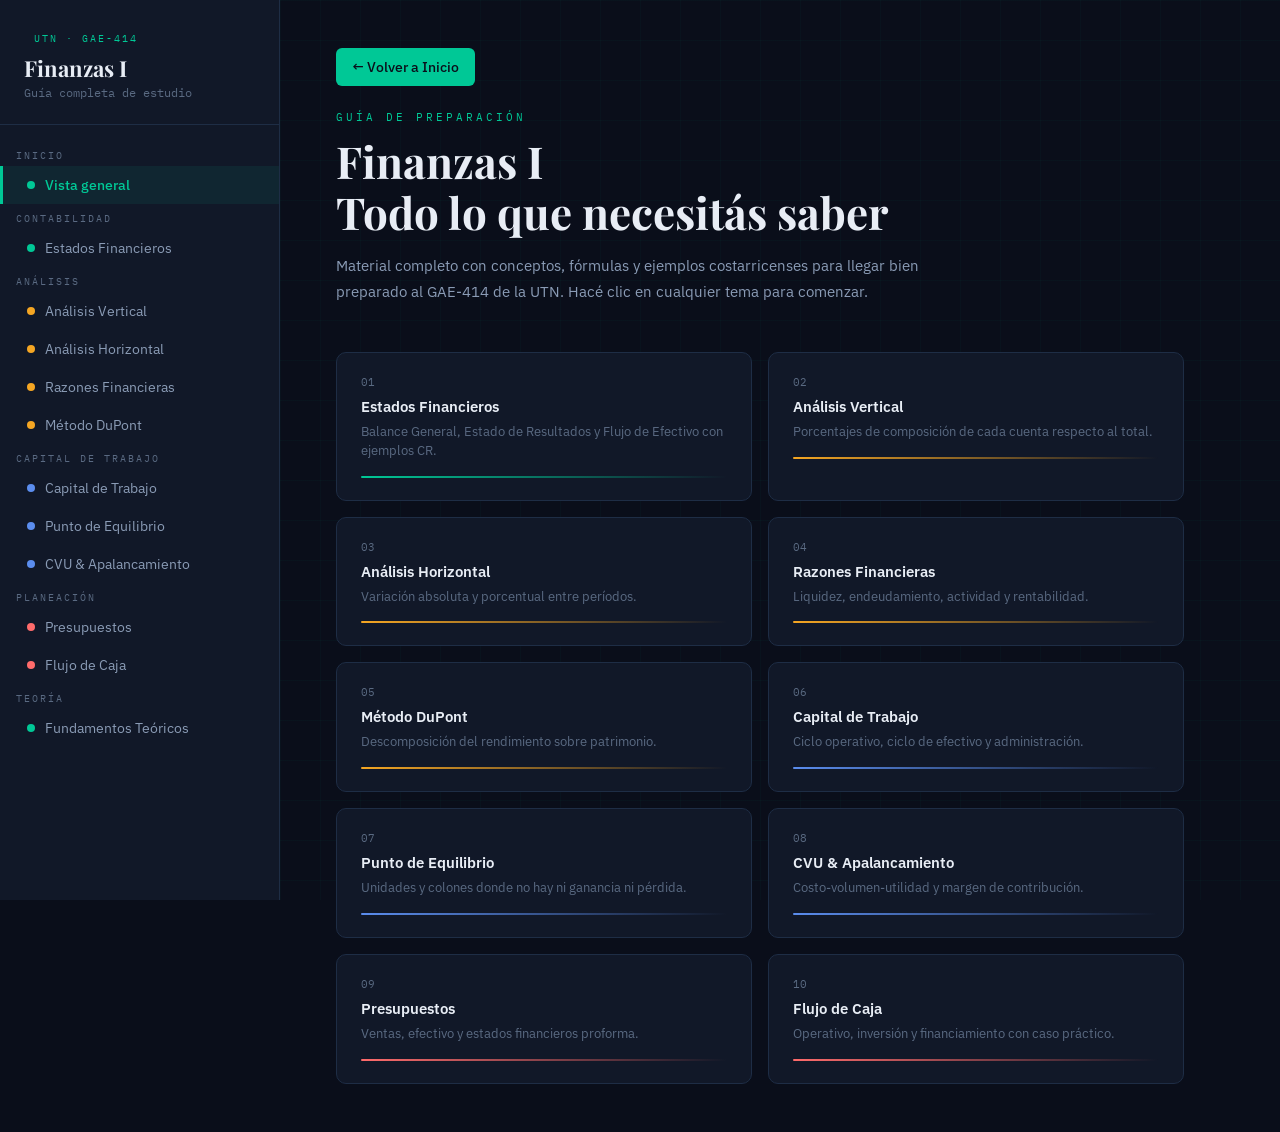
==== commit b430c4f2: "Corregir navegación para Fundamentos Teóricos - agregar nav-item y ajustar IDs" ====
--- a/index.html
+++ b/index.html
@@ -1,5 +1,458 @@
-<!DOCTYPE html><html lang="es"><head><meta charset="UTF-8"><meta name="viewport" content="width=device-width, initial-scale=1.0"><title>Finanzas I — GAE-414 UTN</title><link href="https://fonts.googleapis.com/css2?family=Playfair+Display:wght@700;900&family=IBM+Plex+Mono:wght@400;600&family=IBM+Plex+Sans:wght@300;400;500;600&display=swap" rel="stylesheet"><style>  :root {    --bg: #0a0e1a;    --surface: #111828;    --surface2: #1a2235;    --border: #1e2d45;    --accent: #00c896;    --accent2: #f5a623;    --accent3: #5b8dee;    --accent4: #ff6b6b;    --text: #e8edf5;    --text2: #8a9bb5;    --text3: #5a6a82;    --font-display: 'Playfair Display', serif;    --font-mono: 'IBM Plex Mono', monospace;    --font-body: 'IBM Plex Sans', sans-serif;  }  * { margin:0; padding:0; box-sizing:border-box; }  body {    background: var(--bg);    color: var(--text);    font-family: var(--font-body);    min-height: 100vh;    overflow-x: hidden;  }  /* GRID BG */  body::before {    content:'';    position:fixed; inset:0;    background-image:      linear-gradient(rgba(0,200,150,.03) 1px, transparent 1px),      linear-gradient(90deg, rgba(0,200,150,.03) 1px, transparent 1px);    background-size: 40px 40px;    pointer-events:none;    z-index:0;  }  /* LAYOUT */  #app { position:relative; z-index:1; display:flex; min-height:100vh; }  /* SIDEBAR */  #sidebar {    width: 280px;    min-width: 280px;    background: var(--surface);    border-right: 1px solid var(--border);    padding: 28px 0;    position: sticky;    top: 0;    height: 100vh;    overflow-y: auto;    display: flex;    flex-direction: column;  }  .sidebar-logo {    padding: 0 24px 24px;    border-bottom: 1px solid var(--border);    margin-bottom: 16px;  }  .sidebar-logo .tag {    font-family: var(--font-mono);    font-size: 10px;    color: var(--accent);    letter-spacing: 2px;    text-transform: uppercase;    margin-bottom: 6px;  }  .sidebar-logo h1 {    font-family: var(--font-display);    font-size: 22px;    line-height: 1.2;    color: var(--text);  }  .sidebar-logo .sub {    font-size: 12px;    color: var(--text3);    margin-top: 4px;    font-family: var(--font-mono);  }  .nav-section {    padding: 8px 16px 4px;    font-size: 10px;    color: var(--text3);    letter-spacing: 2px;    text-transform: uppercase;    font-family: var(--font-mono);  }  .nav-item {    display: flex;    align-items: center;    gap: 10px;    padding: 10px 24px;    cursor: pointer;    transition: all .2s;    border-left: 3px solid transparent;    font-size: 13.5px;    color: var(--text2);    font-weight: 400;  }  .nav-item:hover { background: var(--surface2); color: var(--text); }  .nav-item.active {    background: rgba(0,200,150,.08);    border-left-color: var(--accent);    color: var(--accent);    font-weight: 500;  }  .nav-dot {    width: 8px; height: 8px;    border-radius: 50%;    flex-shrink: 0;  }  /* MAIN */  #main {    flex: 1;    padding: 48px 56px;    max-width: 960px;  }  .page { display: none; animation: fadeIn .3s ease; }  .page.active { display: block; }  @keyframes fadeIn { from { opacity:0; transform:translateY(8px); } to { opacity:1; transform:translateY(0); } }  /* HERO */  .hero {    margin-bottom: 48px;  }  .hero-tag {    font-family: var(--font-mono);    font-size: 11px;    color: var(--accent);    letter-spacing: 3px;    text-transform: uppercase;    margin-bottom: 12px;  }  .hero h2 {    font-family: var(--font-display);    font-size: 44px;    line-height: 1.15;    margin-bottom: 16px;  }  .hero p {    color: var(--text2);    font-size: 15px;    line-height: 1.7;    max-width: 600px;  }  /* CARDS */  .card {    background: var(--surface);    border: 1px solid var(--border);    border-radius: 10px;    padding: 28px 32px;    margin-bottom: 24px;    position: relative;    overflow: hidden;  }  .card::before {    content:'';    position:absolute;    top:0; left:0; right:0;    height: 3px;  }  .card.green::before { background: var(--accent); }  .card.orange::before { background: var(--accent2); }  .card.blue::before { background: var(--accent3); }  .card.red::before { background: var(--accent4); }  .card h3 {    font-family: var(--font-display);    font-size: 20px;    margin-bottom: 14px;    color: var(--text);  }  .card p, .card li {    color: var(--text2);    font-size: 14px;    line-height: 1.75;  }  .card ul { padding-left: 20px; }  .card ul li { margin-bottom: 4px; }  /* FORMULA BOX */  .formula {    background: rgba(0,200,150,.07);    border: 1px solid rgba(0,200,150,.25);    border-radius: 8px;    padding: 18px 22px;    margin: 18px 0;    font-family: var(--font-mono);    font-size: 14px;    color: var(--accent);    line-height: 1.8;  }  .formula .label {    font-size: 10px;    color: var(--text3);    letter-spacing: 2px;    text-transform: uppercase;    margin-bottom: 8px;    font-family: var(--font-body);  }  /* EXAMPLE BOX */  .example {    background: rgba(91,141,238,.07);    border: 1px solid rgba(91,141,238,.2);    border-radius: 8px;    padding: 20px 24px;    margin: 18px 0;  }  .example .ex-header {    display: flex;    align-items: center;    gap: 8px;    margin-bottom: 12px;  }  .example .ex-label {    font-family: var(--font-mono);    font-size: 10px;    color: var(--accent3);    letter-spacing: 2px;    text-transform: uppercase;    background: rgba(91,141,238,.15);    padding: 3px 8px;    border-radius: 3px;  }  .example .ex-title {    font-weight: 600;    font-size: 13px;    color: var(--accent3);  }  .example p, .example li {    font-size: 13.5px;    color: var(--text2);    line-height: 1.7;  }  .example ul { padding-left: 18px; }  .example ul li { margin-bottom: 3px; }  /* TABLE */  .fin-table {    width: 100%;    border-collapse: collapse;    font-size: 13px;    margin: 16px 0;  }  .fin-table th {    background: var(--surface2);    padding: 10px 14px;    text-align: left;    color: var(--text2);    font-weight: 500;    font-family: var(--font-mono);    font-size: 11px;    letter-spacing: 1px;    border-bottom: 1px solid var(--border);  }  .fin-table td {    padding: 10px 14px;    border-bottom: 1px solid rgba(30,45,69,.8);    color: var(--text2);  }  .fin-table tr:hover td { background: rgba(255,255,255,.02); }  .fin-table .num { text-align: right; font-family: var(--font-mono); }  .fin-table .pos { color: var(--accent); }  .fin-table .neg { color: var(--accent4); }  .fin-table .head { color: var(--text); font-weight: 600; background: var(--surface2) !important; }  /* TAGS */  .tag-row { display: flex; flex-wrap: wrap; gap: 8px; margin: 12px 0; }  .tag {    font-family: var(--font-mono);    font-size: 11px;    padding: 4px 10px;    border-radius: 4px;    letter-spacing: .5px;  }  .tag.green { background: rgba(0,200,150,.12); color: var(--accent); border: 1px solid rgba(0,200,150,.2); }  .tag.orange { background: rgba(245,166,35,.12); color: var(--accent2); border: 1px solid rgba(245,166,35,.2); }  .tag.blue { background: rgba(91,141,238,.12); color: var(--accent3); border: 1px solid rgba(91,141,238,.2); }  .tag.red { background: rgba(255,107,107,.12); color: var(--accent4); border: 1px solid rgba(255,107,107,.2); }  /* DIVIDER */  .divider {    border: none;    border-top: 1px solid var(--border);    margin: 28px 0;  }  /* HIGHLIGHT */  .highlight {    color: var(--accent);    font-weight: 600;  }  .highlight2 { color: var(--accent2); font-weight: 600; }  .highlight3 { color: var(--accent3); font-weight: 600; }  /* GRID 2 */  .grid2 { display: grid; grid-template-columns: 1fr 1fr; gap: 16px; margin: 16px 0; }  .mini-card {    background: var(--surface2);    border: 1px solid var(--border);    border-radius: 8px;    padding: 16px 18px;  }  .mini-card .mc-label {    font-size: 10px;    color: var(--text3);    font-family: var(--font-mono);    letter-spacing: 1.5px;    text-transform: uppercase;    margin-bottom: 6px;  }  .mini-card .mc-val {    font-family: var(--font-mono);    font-size: 22px;    font-weight: 600;    color: var(--accent);    margin-bottom: 4px;  }  .mini-card .mc-desc {    font-size: 12px;    color: var(--text3);  }  /* STEP */  .steps { counter-reset: step; }  .step {    display: flex;    gap: 16px;    margin-bottom: 20px;  }  .step-num {    width: 32px; height: 32px;    border-radius: 50%;    background: rgba(0,200,150,.12);    border: 1px solid rgba(0,200,150,.3);    display: flex; align-items: center; justify-content: center;    font-family: var(--font-mono);    font-size: 13px;    color: var(--accent);    flex-shrink: 0;    margin-top: 2px;  }  .step-content { flex: 1; }  .step-content strong { color: var(--text); font-weight: 600; display: block; margin-bottom: 4px; }  .step-content p { font-size: 13.5px; color: var(--text2); line-height: 1.65; }  /* HOME GRID */  .topic-grid { display: grid; grid-template-columns: repeat(2, 1fr); gap: 16px; margin-top: 32px; }  .topic-card {    background: var(--surface);    border: 1px solid var(--border);    border-radius: 10px;    padding: 22px 24px;    cursor: pointer;    transition: all .25s;    position: relative;    overflow: hidden;  }  .topic-card:hover {    border-color: var(--accent);    transform: translateY(-2px);    box-shadow: 0 8px 30px rgba(0,0,0,.4);  }  .topic-card .tc-num {    font-family: var(--font-mono);    font-size: 11px;    color: var(--text3);    margin-bottom: 8px;  }  .topic-card h3 {    font-size: 15px;    font-weight: 600;    margin-bottom: 6px;  }  .topic-card p {    font-size: 12.5px;    color: var(--text3);    line-height: 1.5;  }  .topic-card .tc-bar {    height: 2px;    border-radius: 1px;    margin-top: 16px;  }  /* SCROLLBAR */  ::-webkit-scrollbar { width: 6px; }  ::-webkit-scrollbar-track { background: var(--surface); }  ::-webkit-scrollbar-thumb { background: var(--border); border-radius: 3px; }  ::-webkit-scrollbar-thumb:hover { background: var(--text3); }  @media (max-width: 900px) {    #sidebar { display: none; }    #main { padding: 28px 20px; }    .grid2, .topic-grid { grid-template-columns: 1fr; }    .hero h2 { font-size: 30px; }  } .page-header { display: flex; justify-content: flex-start; margin-bottom: 24px; } .btn-back { padding: 10px 16px; background: var(--accent); border: none; border-radius: 6px; color: var(--bg); font-family: var(--font-body); font-size: 14px; font-weight: 500; cursor: pointer; transition: all 0.2s ease; } .btn-back:hover { background: var(--accent2); transform: translateX(-4px); }</style></head><body><div id="app"><nav id="sidebar">  <div class="sidebar-logo">    <div class="tag">UTN · GAE-414</div>    <h1>Finanzas I</h1>    <div class="sub">Guía completa de estudio</div>  </div>  <div class="nav-section">Inicio</div>  <div class="nav-item active" onclick="show('home')" data-page="home">    <div class="nav-dot" style="background:#00c896"></div> Vista general  </div>  <div class="nav-section">Contabilidad</div>  <div class="nav-item" onclick="show('estados')" data-page="estados">    <div class="nav-dot" style="background:#00c896"></div> Estados Financieros  </div>  <div class="nav-section">Análisis</div>  <div class="nav-item" onclick="show('vertical')" data-page="vertical">    <div class="nav-dot" style="background:#f5a623"></div> Análisis Vertical  </div>  <div class="nav-item" onclick="show('horizontal')" data-page="horizontal">    <div class="nav-dot" style="background:#f5a623"></div> Análisis Horizontal  </div>  <div class="nav-item" onclick="show('razones')" data-page="razones">    <div class="nav-dot" style="background:#f5a623"></div> Razones Financieras  </div>  <div class="nav-item" onclick="show('dupont')" data-page="dupont">    <div class="nav-dot" style="background:#f5a623"></div> Método DuPont  </div>  <div class="nav-section">Capital de Trabajo</div>  <div class="nav-item" onclick="show('capital')" data-page="capital">    <div class="nav-dot" style="background:#5b8dee"></div> Capital de Trabajo  </div>  <div class="nav-item" onclick="show('equilibrio')" data-page="equilibrio">    <div class="nav-dot" style="background:#5b8dee"></div> Punto de Equilibrio  </div>  <div class="nav-item" onclick="show('cvu')" data-page="cvu">    <div class="nav-dot" style="background:#5b8dee"></div> CVU & Apalancamiento  </div>  <div class="nav-section">Planeación</div>  <div class="nav-item" onclick="show('presupuestos')" data-page="presupuestos">    <div class="nav-dot" style="background:#ff6b6b"></div> Presupuestos  </div>  <div class="nav-item" onclick="show('flujo')" data-page="flujo">    <div class="nav-dot" style="background:#ff6b6b"></div> Flujo de Caja  </div></nav><main id="main"><div class="page active" id="home">  <div class="page-header"><button class="btn-back" onclick="show('home')">← Volver a Inicio</button></div><div class="hero">    <div class="hero-tag">Guía de preparación</div>    <h2>Finanzas I<br>Todo lo que necesitás saber</h2>    <p>Material completo con conceptos, fórmulas y ejemplos costarricenses para llegar bien preparado al GAE-414 de la UTN. Hacé clic en cualquier tema para comenzar.</p>  </div>  <div class="topic-grid">    <div class="topic-card" onclick="show('estados')">      <div class="tc-num">01</div>      <h3>Estados Financieros</h3>      <p>Balance General, Estado de Resultados y Flujo de Efectivo con ejemplos CR.</p>      <div class="tc-bar" style="background:linear-gradient(90deg,#00c896,transparent)"></div>    </div>    <div class="topic-card" onclick="show('vertical')">      <div class="tc-num">02</div>      <h3>Análisis Vertical</h3>      <p>Porcentajes de composición de cada cuenta respecto al total.</p>      <div class="tc-bar" style="background:linear-gradient(90deg,#f5a623,transparent)"></div>    </div>    <div class="topic-card" onclick="show('horizontal')">      <div class="tc-num">03</div>      <h3>Análisis Horizontal</h3>      <p>Variación absoluta y porcentual entre períodos.</p>      <div class="tc-bar" style="background:linear-gradient(90deg,#f5a623,transparent)"></div>    </div>    <div class="topic-card" onclick="show('razones')">      <div class="tc-num">04</div>      <h3>Razones Financieras</h3>      <p>Liquidez, endeudamiento, actividad y rentabilidad.</p>      <div class="tc-bar" style="background:linear-gradient(90deg,#f5a623,transparent)"></div>    </div>    <div class="topic-card" onclick="show('dupont')">      <div class="tc-num">05</div>      <h3>Método DuPont</h3>      <p>Descomposición del rendimiento sobre patrimonio.</p>      <div class="tc-bar" style="background:linear-gradient(90deg,#f5a623,transparent)"></div>    </div>    <div class="topic-card" onclick="show('capital')">      <div class="tc-num">06</div>      <h3>Capital de Trabajo</h3>      <p>Ciclo operativo, ciclo de efectivo y administración.</p>      <div class="tc-bar" style="background:linear-gradient(90deg,#5b8dee,transparent)"></div>    </div>    <div class="topic-card" onclick="show('equilibrio')">      <div class="tc-num">07</div>      <h3>Punto de Equilibrio</h3>      <p>Unidades y colones donde no hay ni ganancia ni pérdida.</p>      <div class="tc-bar" style="background:linear-gradient(90deg,#5b8dee,transparent)"></div>    </div>    <div class="topic-card" onclick="show('cvu')">      <div class="tc-num">08</div>      <h3>CVU & Apalancamiento</h3>      <p>Costo-volumen-utilidad y margen de contribución.</p>      <div class="tc-bar" style="background:linear-gradient(90deg,#5b8dee,transparent)"></div>    </div>    <div class="topic-card" onclick="show('presupuestos')">      <div class="tc-num">09</div>      <h3>Presupuestos</h3>      <p>Ventas, efectivo y estados financieros proforma.</p>      <div class="tc-bar" style="background:linear-gradient(90deg,#ff6b6b,transparent)"></div>    </div>    <div class="topic-card" onclick="show('flujo')">      <div class="tc-num">10</div>      <h3>Flujo de Caja</h3>      <p>Operativo, inversión y financiamiento con caso práctico.</p>      <div class="tc-bar" style="background:linear-gradient(90deg,#ff6b6b,transparent)"></div>    </div>  </div></div><div class="page" id="estados">  <div class="page-header"><button class="btn-back" onclick="show('home')">← Volver a Inicio</button></div><div class="hero">    <div class="hero-tag">Tema 01 · Contabilidad</div>    <h2>Estados Financieros</h2>    <p>Los tres reportes fundamentales que toda empresa prepara para mostrar su situación económica.</p>  </div>  <div class="card green">    <h3>1. Balance General (Estado de Situación Financiera)</h3>    <p>Fotografía de la empresa en una fecha específica. Muestra lo que tiene (activos), lo que debe (pasivos) y lo que le pertenece a los dueños (patrimonio).</p>    <div class="formula">      <div class="label">Ecuación fundamental</div>      ACTIVOS = PASIVOS + PATRIMONIO    </div>    <div class="example">      <div class="ex-header">        <span class="ex-label">Ejemplo CR</span>        <span class="ex-title">Pulpería "Don Carlos" — San José, al 31/12/2024</span>      </div>      <table class="fin-table">        <tr><th>ACTIVOS</th><th class="num">₡</th><th>PASIVOS Y PATRIMONIO</th><th class="num">₡</th></tr>        <tr><td class="head" colspan="4">Activo Corriente</td></tr>        <tr><td>Caja y Bancos</td><td class="num pos">850,000</td><td>Cuentas por Pagar</td><td class="num neg">1,200,000</td></tr>        <tr><td>Cuentas por Cobrar</td><td class="num pos">600,000</td><td>Préstamos C/P (BAC)</td><td class="num neg">500,000</td></tr>        <tr><td>Inventarios</td><td class="num pos">1,400,000</td><td></td><td></td></tr>        <tr><td class="head" colspan="4">Activo Fijo</td></tr>        <tr><td>Mobiliario y Equipo</td><td class="num pos">2,500,000</td><td class="head">Patrimonio</td><td></td></tr>        <tr><td>(-) Depreciación Ac.</td><td class="num neg">(300,000)</td><td>Capital Social</td><td class="num pos">3,000,000</td></tr>        <tr><td></td><td></td><td>Utilidades Retenidas</td><td class="num pos">350,000</td></tr>        <tr><td><strong>TOTAL ACTIVOS</strong></td><td class="num pos"><strong>5,050,000</strong></td><td><strong>TOTAL PAS+PAT</strong></td><td class="num pos"><strong>5,050,000</strong></td></tr>      </table>    </div>    <p style="margin-top:12px"><strong style="color:var(--text)">Conceptos clave:</strong></p>    <ul style="margin-top:8px">      <li><span class="highlight">Activo corriente:</span> se convierte en dinero en menos de 1 año (caja, inventarios, cuentas por cobrar).</li>      <li><span class="highlight">Activo fijo:</span> dura más de 1 año y se deprecia (edificios, equipos, vehículos).</li>      <li><span class="highlight">Pasivo corriente:</span> vence en menos de 1 año.</li>      <li><span class="highlight">Patrimonio:</span> lo que queda para los dueños si se vende todo y se pagan todas las deudas.</li>    </ul>  </div>  <div class="card green">    <h3>2. Estado de Resultados</h3>    <p>Muestra si la empresa ganó o perdió dinero durante un período. Es una película, no una fotografía.</p>    <div class="formula">      <div class="label">Estructura básica</div>      Ventas Netas<br>      − Costo de Ventas<br>      = <strong>Utilidad Bruta</strong><br>      − Gastos Operativos (ventas + admin)<br>      = <strong>Utilidad de Operación (EBIT)</strong><br>      − Gastos Financieros (intereses)<br>      = <strong>Utilidad Antes de Impuestos</strong><br>      − Impuesto sobre la Renta (30% empresas CR)<br>      = <strong>Utilidad Neta</strong>    </div>    <div class="example">      <div class="ex-header">        <span class="ex-label">Ejemplo CR</span>        <span class="ex-title">Soda "Rancho Tico" — Liberia, Guanacaste 2024</span>      </div>      <table class="fin-table">        <tr><th>CONCEPTO</th><th class="num">₡</th></tr>        <tr><td>Ventas brutas</td><td class="num">9,500,000</td></tr>        <tr><td>(−) Descuentos y devoluciones</td><td class="num neg">(200,000)</td></tr>        <tr><td class="head">= Ventas Netas</td><td class="num head">9,300,000</td></tr>        <tr><td>(−) Costo de ventas</td><td class="num neg">(5,580,000)</td></tr>        <tr><td class="head">= Utilidad Bruta</td><td class="num pos head">3,720,000</td></tr>        <tr><td>(−) Gastos de ventas</td><td class="num neg">(650,000)</td></tr>        <tr><td>(−) Gastos administrativos</td><td class="num neg">(820,000)</td></tr>        <tr><td class="head">= Utilidad Operativa</td><td class="num pos head">2,250,000</td></tr>        <tr><td>(−) Intereses préstamo BCR</td><td class="num neg">(180,000)</td></tr>        <tr><td class="head">= Utilidad antes IR</td><td class="num pos head">2,070,000</td></tr>        <tr><td>(−) Impuesto Renta (15% pyme)</td><td class="num neg">(310,500)</td></tr>        <tr><td class="head">= Utilidad Neta</td><td class="num pos head">1,759,500</td></tr>      </table>    </div>  </div>  <div class="card green">    <h3>3. Estado de Flujo de Efectivo</h3>    <p>Muestra de dónde vino el dinero y a dónde fue. Una empresa puede tener utilidad contable pero quedarse sin efectivo.</p>    <div class="formula">      <div class="label">Las 3 secciones</div>      Actividades OPERATIVAS (negocio normal)<br>      + Actividades de INVERSIÓN (compra/venta de activos)<br>      + Actividades de FINANCIAMIENTO (préstamos, capital)<br>      = Variación neta de efectivo    </div>    <div class="example">      <div class="ex-header">        <span class="ex-label">Ejemplo CR</span>        <span class="ex-title">Taxi empresa "Transtical" — Cartago 2024</span>      </div>      <table class="fin-table">        <tr><th>CONCEPTO</th><th class="num">₡</th></tr>        <tr><td class="head" colspan="2">ACTIVIDADES OPERATIVAS</td></tr>        <tr><td>Cobros a clientes</td><td class="num pos">8,200,000</td></tr>        <tr><td>Pagos a proveedores</td><td class="num neg">(4,100,000)</td></tr>        <tr><td>Pago de salarios y cargas</td><td class="num neg">(2,300,000)</td></tr>        <tr><td class="head">Flujo operativo neto</td><td class="num pos head">1,800,000</td></tr>        <tr><td class="head" colspan="2">ACTIVIDADES DE INVERSIÓN</td></tr>        <tr><td>Compra de vehículo (Toyota Hilux)</td><td class="num neg">(12,000,000)</td></tr>        <tr><td class="head">Flujo de inversión neto</td><td class="num neg head">(12,000,000)</td></tr>        <tr><td class="head" colspan="2">ACTIVIDADES DE FINANCIAMIENTO</td></tr>        <tr><td>Préstamo BCR a 5 años</td><td class="num pos">10,000,000</td></tr>        <tr><td>Pago de cuotas préstamo anterior</td><td class="num neg">(600,000)</td></tr>        <tr><td class="head">Flujo de financiamiento neto</td><td class="num pos head">9,400,000</td></tr>        <tr><td class="head">= VARIACIÓN NETA DE EFECTIVO</td><td class="num pos head">-800,000</td></tr>        <tr><td>Saldo inicial de caja</td><td class="num">2,000,000</td></tr>        <tr><td class="head">Saldo final de caja</td><td class="num pos head">1,200,000</td></tr>      </table>    </div>  </div></div><div class="page" id="vertical">  <div class="page-header"><button class="btn-back" onclick="show('home')">← Volver a Inicio</button></div><div class="hero">    <div class="hero-tag">Tema 02 · Análisis</div>    <h2>Análisis Vertical</h2>    <p>Técnica para expresar cada cuenta como porcentaje de una base (total activos o ventas). Permite comparar empresas de diferente tamaño.</p>  </div>  <div class="card orange">    <h3>Concepto y uso</h3>    <p>Se aplica a un solo período. Responde: <em>"¿Qué tan grande es esta cuenta dentro del total?"</em></p>    <div class="tag-row">      <span class="tag orange">Balance: base = Total Activos</span>      <span class="tag orange">Resultados: base = Ventas Netas</span>    </div>    <div class="formula">      <div class="label">Fórmula</div>      % = (Cuenta ÷ Base) × 100    </div>    <div class="example">      <div class="ex-header">        <span class="ex-label">Ejemplo CR</span>        <span class="ex-title">Ferretería "El Clavo" — Heredia 2024</span>      </div>      <table class="fin-table">        <tr><th>ACTIVOS</th><th class="num">₡</th><th class="num">%</th></tr>        <tr><td>Caja y Bancos</td><td class="num">1,200,000</td><td class="num pos">8%</td></tr>        <tr><td>Cuentas por Cobrar</td><td class="num">2,400,000</td><td class="num pos">16%</td></tr>        <tr><td>Inventarios</td><td class="num">4,500,000</td><td class="num pos">30%</td></tr>        <tr><td>Activos Fijos (neto)</td><td class="num">6,900,000</td><td class="num pos">46%</td></tr>        <tr><td class="head">TOTAL ACTIVOS</td><td class="num head">15,000,000</td><td class="num head">100%</td></tr>      </table>      <p style="margin-top:12px">👉 <strong>Interpretación:</strong> Los inventarios representan el 30% de los activos. Para una ferretería esto es razonable. Si fuera 60%, habría exceso de stock.</p>    </div>    <hr class="divider">    <div class="example">      <div class="ex-header">        <span class="ex-label">Ejemplo CR</span>        <span class="ex-title">Estado de Resultados — misma ferretería</span>      </div>      <table class="fin-table">        <tr><th>CONCEPTO</th><th class="num">₡</th><th class="num">%</th></tr>        <tr><td>Ventas Netas</td><td class="num">20,000,000</td><td class="num">100%</td></tr>        <tr><td>Costo de Ventas</td><td class="num neg">(13,000,000)</td><td class="num neg">65%</td></tr>        <tr><td class="head">Utilidad Bruta</td><td class="num pos head">7,000,000</td><td class="num pos head">35%</td></tr>        <tr><td>Gastos Operativos</td><td class="num neg">(3,800,000)</td><td class="num neg">19%</td></tr>        <tr><td class="head">Utilidad Neta</td><td class="num pos head">3,200,000</td><td class="num pos head">16%</td></tr>      </table>      <p style="margin-top:12px">👉 Por cada ₡100 vendidos, la empresa gana ₡16 netos. El margen neto del 16% indica buena eficiencia para una ferretería.</p>    </div>  </div></div><div class="page" id="horizontal">  <div class="page-header"><button class="btn-back" onclick="show('home')">← Volver a Inicio</button></div><div class="hero">    <div class="hero-tag">Tema 03 · Análisis</div>    <h2>Análisis Horizontal</h2>    <p>Compara una cuenta a lo largo del tiempo para detectar tendencias, crecimientos o caídas.</p>  </div>  <div class="card orange">    <h3>Concepto y fórmulas</h3>    <p>Se necesitan al menos dos períodos. Responde: <em>"¿Cuánto cambió esta cuenta respecto al año anterior?"</em></p>    <div class="formula">      <div class="label">Variación Absoluta</div>      VA = Año Actual − Año Anterior    </div>    <div class="formula">      <div class="label">Variación Relativa (porcentual)</div>      VR = ((Año Actual − Año Anterior) ÷ Año Anterior) × 100    </div>    <div class="example">      <div class="ex-header">        <span class="ex-label">Ejemplo CR</span>        <span class="ex-title">Farmacia "Fischel" (ficticio simplificado) — 2023 vs 2024</span>      </div>      <table class="fin-table">        <tr><th>CUENTA</th><th class="num">2023 ₡</th><th class="num">2024 ₡</th><th class="num">Var. Abs.</th><th class="num">Var. %</th></tr>        <tr><td>Ventas</td><td class="num">45,000,000</td><td class="num">52,200,000</td><td class="num pos">+7,200,000</td><td class="num pos">+16%</td></tr>        <tr><td>Costo Ventas</td><td class="num">27,000,000</td><td class="num">32,364,000</td><td class="num neg">+5,364,000</td><td class="num neg">+19.9%</td></tr>        <tr><td>Utilidad Bruta</td><td class="num">18,000,000</td><td class="num">19,836,000</td><td class="num pos">+1,836,000</td><td class="num pos">+10.2%</td></tr>        <tr><td>Gastos Oper.</td><td class="num">9,000,000</td><td class="num">10,500,000</td><td class="num neg">+1,500,000</td><td class="num neg">+16.7%</td></tr>        <tr><td class="head">Utilidad Neta</td><td class="num head">9,000,000</td><td class="num head">9,336,000</td><td class="num pos head">+336,000</td><td class="num pos head">+3.7%</td></tr>      </table>      <p style="margin-top:12px">        ⚠️ <strong>Interpretación:</strong> Las ventas crecieron 16% pero el costo creció 19.9%. Los gastos también subieron más que las ventas. Por eso la utilidad neta solo creció 3.7%. <br><strong>Señal de alerta:</strong> los costos están creciendo más rápido que los ingresos.      </p>    </div>  </div></div><div class="page" id="razones">  <div class="page-header"><button class="btn-back" onclick="show('home')">← Volver a Inicio</button></div><div class="hero">    <div class="hero-tag">Tema 04 · Análisis</div>    <h2>Razones Financieras</h2>    <p>Índices que relacionan cuentas del Balance y Estado de Resultados para evaluar la salud financiera de la empresa.</p>  </div>  <div class="card orange">    <h3>Grupo 1: Razones de Liquidez</h3>    <p>¿Puede la empresa pagar sus deudas a corto plazo?</p>    <div class="formula">      <div class="label">Razón Corriente (Liquidez General)</div>      RC = Activo Corriente ÷ Pasivo Corriente<br>      <br>      <span style="color:var(--text2);font-size:12px">Ideal: entre 1.5 y 2.0 — por encima de 1.0 es mínimo aceptable</span>    </div>    <div class="formula">      <div class="label">Prueba Ácida</div>      PA = (Activo Corriente − Inventarios) ÷ Pasivo Corriente<br>      <br>      <span style="color:var(--text2);font-size:12px">Excluye inventarios porque no se convierten tan rápido en efectivo. Ideal: ≥ 1.0</span>    </div>    <div class="example">      <div class="ex-header">        <span class="ex-label">Ejemplo CR</span>        <span class="ex-title">Distribuidora "Ticofrut" (inventarios = ₡3,000,000)</span>      </div>      <p>Activo Corriente: ₡6,000,000 | Pasivo Corriente: ₡3,200,000</p>      <div class="grid2" style="margin-top:12px">        <div class="mini-card">          <div class="mc-label">Razón Corriente</div>          <div class="mc-val">1.88</div>          <div class="mc-desc">6,000,000 ÷ 3,200,000 ✅ Buena</div>        </div>        <div class="mini-card">          <div class="mc-label">Prueba Ácida</div>          <div class="mc-val">0.94</div>          <div class="mc-desc">(6,000,000−3,000,000) ÷ 3,200,000 ⚠️ Ajustada</div>        </div>      </div>    </div>  </div>  <div class="card orange">    <h3>Grupo 2: Razones de Endeudamiento</h3>    <p>¿Cuánto de la empresa le pertenece a los acreedores?</p>    <div class="formula">      <div class="label">Razón de Endeudamiento</div>      RE = Total Pasivo ÷ Total Activo<br>      <br>      <span style="color:var(--text2);font-size:12px">Indica qué porcentaje de los activos fue financiado con deuda. Ideal: menor al 60%</span>    </div>    <div class="formula">      <div class="label">Razón Deuda-Patrimonio</div>      D/P = Total Pasivo ÷ Patrimonio<br>      <br>      <span style="color:var(--text2);font-size:12px">Por cada ₡1 del dueño, ¿cuánto deben los acreedores?</span>    </div>    <div class="example">      <div class="ex-header">        <span class="ex-label">Ejemplo CR</span>        <span class="ex-title">Empresa constructora "Edifica S.A." — San José</span>      </div>      <p>Total Activo: ₡80,000,000 | Total Pasivo: ₡52,000,000 | Patrimonio: ₡28,000,000</p>      <div class="grid2" style="margin-top:12px">        <div class="mini-card">          <div class="mc-label">Endeudamiento</div>          <div class="mc-val" style="color:var(--accent2)">65%</div>          <div class="mc-desc">52M ÷ 80M ⚠️ Alto, riesgo moderado</div>        </div>        <div class="mini-card">          <div class="mc-label">Deuda/Patrimonio</div>          <div class="mc-val" style="color:var(--accent2)">1.86</div>          <div class="mc-desc">52M ÷ 28M — acreedores financian 1.86× más que dueños</div>        </div>      </div>    </div>  </div>  <div class="card orange">    <h3>Grupo 3: Razones de Actividad (Gestión)</h3>    <p>¿Qué tan eficientemente usa la empresa sus recursos?</p>    <div class="formula">      <div class="label">Rotación de Inventarios</div>      RI = Costo de Ventas ÷ Inventario Promedio<br>      Días de Inventario = 365 ÷ RI    </div>    <div class="formula">      <div class="label">Período Medio de Cobro</div>      PMC = Cuentas por Cobrar ÷ (Ventas ÷ 365)<br>      <span style="color:var(--text2);font-size:12px">Cuántos días tarda en cobrar. Menor = mejor</span>    </div>    <div class="formula">      <div class="label">Período Medio de Pago</div>      PMP = Cuentas por Pagar ÷ (Compras ÷ 365)<br>      <span style="color:var(--text2);font-size:12px">Cuántos días tarda en pagar a proveedores. Mayor = mejor (para el flujo)</span>    </div>    <div class="example">      <div class="ex-header">        <span class="ex-label">Ejemplo CR</span>        <span class="ex-title">Supermercado "Buen Precio" — Alajuela</span>      </div>      <p>Costo ventas: ₡120M | Inventario: ₡15M | Ventas: ₡160M | CxC: ₡8M</p>      <div class="grid2" style="margin-top:12px">        <div class="mini-card">          <div class="mc-label">Rotación Inventarios</div>          <div class="mc-val">8×</div>          <div class="mc-desc">120M ÷ 15M → rota 8 veces al año = cada 46 días</div>        </div>        <div class="mini-card">          <div class="mc-label">Período Cobro</div>          <div class="mc-val">18 días</div>          <div class="mc-desc">8M ÷ (160M÷365) ✅ Cobran rápido</div>        </div>      </div>    </div>  </div>  <div class="card orange">    <h3>Grupo 4: Razones de Rentabilidad</h3>    <p>¿Cuánto gana la empresa con respecto a sus ventas, activos o patrimonio?</p>    <div class="formula">      <div class="label">Margen Bruto</div>      MB = Utilidad Bruta ÷ Ventas Netas    </div>    <div class="formula">      <div class="label">Margen Neto</div>      MN = Utilidad Neta ÷ Ventas Netas    </div>    <div class="formula">      <div class="label">ROA — Rendimiento sobre Activos</div>      ROA = Utilidad Neta ÷ Total Activos    </div>    <div class="formula">      <div class="label">ROE — Rendimiento sobre Patrimonio</div>      ROE = Utilidad Neta ÷ Patrimonio    </div>    <div class="example">      <div class="ex-header">        <span class="ex-label">Ejemplo CR</span>        <span class="ex-title">Hotel "Vistas del Pacífico" — Jacó, 2024</span>      </div>      <p>Ventas: ₡50M | Utilidad Bruta: ₡30M | Utilidad Neta: ₡8M | Activos: ₡200M | Patrimonio: ₡80M</p>      <div class="grid2" style="margin-top:12px">        <div class="mini-card">          <div class="mc-label">Margen Bruto</div>          <div class="mc-val">60%</div>          <div class="mc-desc">30M ÷ 50M — excelente para hostelería</div>        </div>        <div class="mini-card">          <div class="mc-label">Margen Neto</div>          <div class="mc-val">16%</div>          <div class="mc-desc">8M ÷ 50M ✅ Por encima del promedio CR</div>        </div>        <div class="mini-card">          <div class="mc-label">ROA</div>          <div class="mc-val">4%</div>          <div class="mc-desc">8M ÷ 200M — baja por alta inversión en planta</div>        </div>        <div class="mini-card">          <div class="mc-label">ROE</div>          <div class="mc-val">10%</div>          <div class="mc-desc">8M ÷ 80M — buena para los socios</div>        </div>      </div>    </div>  </div></div><div class="page" id="dupont">  <div class="page-header"><button class="btn-back" onclick="show('home')">← Volver a Inicio</button></div><div class="hero">    <div class="hero-tag">Tema 05 · Análisis</div>    <h2>Método DuPont</h2>    <p>Descompone el ROE en tres factores para entender exactamente por qué una empresa es más o menos rentable.</p>  </div>  <div class="card orange">    <h3>El modelo DuPont</h3>    <p>Creado por la empresa DuPont en los años 20. Dice que el rendimiento para los socios (ROE) depende de tres palancas:</p>    <div class="formula">      <div class="label">DuPont Básico</div>      ROE = Margen Neto × Rotación de Activos × Multiplicador de Capital<br><br>      ROE = (UN ÷ Ventas) × (Ventas ÷ Activos) × (Activos ÷ Patrimonio)    </div>    <div class="grid2" style="margin-top:20px">      <div class="mini-card">        <div class="mc-label">Factor 1 — Rentabilidad</div>        <div style="font-size:13px;color:var(--text2);margin-top:6px">Margen Neto: ¿Cuánto gana por cada colón vendido? Depende de costos y eficiencia.</div>      </div>      <div class="mini-card">        <div class="mc-label">Factor 2 — Eficiencia</div>        <div style="font-size:13px;color:var(--text2);margin-top:6px">Rotación de Activos: ¿Cuántas ventas genera cada colón invertido en activos?</div>      </div>      <div class="mini-card">        <div class="mc-label">Factor 3 — Apalancamiento</div>        <div style="font-size:13px;color:var(--text2);margin-top:6px">Multiplicador de Capital: ¿Cuánto del activo está financiado con deuda vs. patrimonio?</div>      </div>      <div class="mini-card">        <div class="mc-label">Resultado</div>        <div style="font-size:13px;color:var(--accent);margin-top:6px;font-weight:600">ROE = los tres factores multiplicados entre sí.</div>      </div>    </div>    <div class="example">      <div class="ex-header">        <span class="ex-label">Ejemplo CR</span>        <span class="ex-title">Comparación: Dos panaderías costarricenses</span>      </div>      <table class="fin-table">        <tr><th>INDICADOR</th><th class="num">Panadería "El Horno" (Cartago)</th><th class="num">Panadería "Pan Tico" (Heredia)</th></tr>        <tr><td>Ventas</td><td class="num">₡30,000,000</td><td class="num">₡30,000,000</td></tr>        <tr><td>Utilidad Neta</td><td class="num">₡1,500,000</td><td class="num">₡1,500,000</td></tr>        <tr><td>Total Activos</td><td class="num">₡25,000,000</td><td class="num">₡20,000,000</td></tr>        <tr><td>Patrimonio</td><td class="num">₡12,500,000</td><td class="num">₡10,000,000</td></tr>        <tr><td class="head">Margen Neto</td><td class="num head">5%</td><td class="num head">5%</td></tr>        <tr><td class="head">Rotación Activos</td><td class="num head">1.2×</td><td class="num head">1.5×</td></tr>        <tr><td class="head">Mult. Capital</td><td class="num head">2.0×</td><td class="num head">2.0×</td></tr>        <tr><td class="head">ROE (DuPont)</td><td class="num pos head">12%</td><td class="num pos head">15%</td></tr>      </table>      <p style="margin-top:12px">        🍞 <strong>Interpretación:</strong> Ambas panaderías tienen la misma utilidad, mismo apalancamiento y mismos dueños relativamente, pero "Pan Tico" obtiene mayor ROE porque <strong>usa mejor sus activos</strong> (rotación 1.5 vs 1.2). Tiene menos activos pero genera igual ventas = más eficiente.      </p>    </div>  </div></div><div class="page" id="capital">  <div class="page-header"><button class="btn-back" onclick="show('home')">← Volver a Inicio</button></div><div class="hero">    <div class="hero-tag">Tema 06 · Capital de Trabajo</div>    <h2>Capital de Trabajo</h2>    <p>El dinero que necesita la empresa para operar día a día. Es la diferencia entre lo que tiene disponible y lo que debe a corto plazo.</p>  </div>  <div class="card blue">    <h3>Conceptos fundamentales</h3>    <div class="formula">      <div class="label">Capital de Trabajo Neto (CTN)</div>      CTN = Activo Corriente − Pasivo Corriente    </div>    <p>Si el CTN es positivo, la empresa puede cubrir sus deudas de corto plazo con sus activos líquidos. Si es negativo, tiene problemas de liquidez.</p>    <div class="example">      <div class="ex-header">        <span class="ex-label">Ejemplo CR</span>        <span class="ex-title">Taller mecánico "Don Mechas" — Desamparados</span>      </div>      <div class="grid2">        <div class="mini-card">          <div class="mc-label">Activo Corriente</div>          <div class="mc-val">₡4,800,000</div>          <div class="mc-desc">Caja + CxC + repuestos</div>        </div>        <div class="mini-card">          <div class="mc-label">Pasivo Corriente</div>          <div class="mc-val" style="color:var(--accent4)">₡2,100,000</div>          <div class="mc-desc">Cuentas por pagar proveedores</div>        </div>      </div>      <div style="margin-top:12px;font-family:var(--font-mono);color:var(--accent);font-size:15px">        CTN = 4,800,000 − 2,100,000 = ₡2,700,000 ✅      </div>      <p style="margin-top:8px">La empresa tiene ₡2.7M de "colchón" para operar sin problemas.</p>    </div>  </div>  <div class="card blue">    <h3>Ciclo Operativo y Ciclo de Efectivo</h3>    <div class="formula">      <div class="label">Ciclo Operativo</div>      Ciclo Operativo = Días de Inventario + Días de Cobro    </div>    <div class="formula">      <div class="label">Ciclo de Efectivo (Ciclo de Caja)</div>      Ciclo de Efectivo = Ciclo Operativo − Días de Pago a Proveedores    </div>    <p>El ciclo de efectivo mide cuántos días la empresa necesita financiar con su propio dinero. <span class="highlight">Mientras más corto, mejor.</span></p>    <div class="example">      <div class="ex-header">        <span class="ex-label">Ejemplo CR</span>        <span class="ex-title">Empresa exportadora de piña "TicoPiña" — Upala</span>      </div>      <div class="steps" style="margin-top:16px">        <div class="step">          <div class="step-num">1</div>          <div class="step-content">            <strong>Días de Inventario: 30 días</strong>            <p>La piña tarda 30 días entre que la compran y la venden.</p>          </div>        </div>        <div class="step">          <div class="step-num">2</div>          <div class="step-content">            <strong>Días de Cobro: 45 días</strong>            <p>Los compradores internacionales pagan a 45 días.</p>          </div>        </div>        <div class="step">          <div class="step-num">3</div>          <div class="step-content">            <strong>Ciclo Operativo: 75 días</strong>            <p>30 + 45 = 75 días entre comprar y cobrar.</p>          </div>        </div>        <div class="step">          <div class="step-num">4</div>          <div class="step-content">            <strong>Días de Pago a Proveedores: 20 días</strong>            <p>Pagan a sus proveedores de insumos en 20 días.</p>          </div>        </div>        <div class="step">          <div class="step-num">5</div>          <div class="step-content">            <strong>Ciclo de Efectivo: 55 días</strong>            <p>75 − 20 = 55 días que la empresa debe financiar por su cuenta. Deben tener dinero para 55 días de operación en caja.</p>          </div>        </div>      </div>    </div>  </div></div><div class="page" id="equilibrio">  <div class="page-header"><button class="btn-back" onclick="show('home')">← Volver a Inicio</button></div><div class="hero">    <div class="hero-tag">Tema 07 · Capital de Trabajo</div>    <h2>Punto de Equilibrio</h2>    <p>El nivel de ventas donde la empresa no gana ni pierde. A partir de ahí, cada unidad adicional genera utilidad.</p>  </div>  <div class="card blue">    <h3>Costos fijos vs. costos variables</h3>    <div class="grid2">      <div class="mini-card">        <div class="mc-label">Costos Fijos</div>        <div style="font-size:13px;color:var(--text2);margin-top:8px">No cambian sin importar cuánto se produzca.<br><br>Ej. CR: Alquiler de local en Paseo Colón, salarios fijos, depreciación del equipo.</div>      </div>      <div class="mini-card">        <div class="mc-label">Costos Variables</div>        <div style="font-size:13px;color:var(--text2);margin-top:8px">Cambian según el nivel de producción o ventas.<br><br>Ej. CR: Materia prima, comisiones de ventas, empaque, electricidad por producción.</div>      </div>    </div>    <div class="formula">      <div class="label">Punto de Equilibrio en Unidades</div>      PE(u) = Costos Fijos Totales ÷ (Precio de Venta − Costo Variable Unitario)    </div>    <div class="formula">      <div class="label">Punto de Equilibrio en Colones</div>      PE(₡) = Costos Fijos Totales ÷ Margen de Contribución %<br>      Margen de Contribución % = (PVU − CVU) ÷ PVU    </div>    <div class="example">      <div class="ex-header">        <span class="ex-label">Ejemplo CR</span>        <span class="ex-title">Cafetería "El Volcán" — Cartago (cerca del Irazú)</span>      </div>      <p><strong>Datos:</strong></p>      <ul style="margin:8px 0 8px 20px">        <li>Precio de venta por almuerzo: ₡4,500</li>        <li>Costo variable por almuerzo: ₡2,700 (ingredientes + desechable)</li>        <li>Costos fijos mensuales: ₡1,800,000 (alquiler + salarios + servicios)</li>      </ul>      <div class="steps">        <div class="step">          <div class="step-num">1</div>          <div class="step-content">            <strong>Margen de Contribución Unitario</strong>            <p>MCU = ₡4,500 − ₡2,700 = <span class="highlight">₡1,800 por almuerzo</span></p>          </div>        </div>        <div class="step">          <div class="step-num">2</div>          <div class="step-content">            <strong>Punto de Equilibrio en Unidades</strong>            <p>PE(u) = ₡1,800,000 ÷ ₡1,800 = <span class="highlight">1,000 almuerzos/mes</span></p>          </div>        </div>        <div class="step">          <div class="step-num">3</div>          <div class="step-content">            <strong>Punto de Equilibrio en Colones</strong>            <p>MC% = 1,800 ÷ 4,500 = 40%<br>PE(₡) = ₡1,800,000 ÷ 0.40 = <span class="highlight">₡4,500,000 en ventas</span></p>          </div>        </div>        <div class="step">          <div class="step-num">4</div>          <div class="step-content">            <strong>Interpretación</strong>            <p>La cafetería necesita vender <strong>1,000 almuerzos o ₡4.5M al mes</strong> para no perder ni ganar. Vendiendo 33 almuerzos diarios ya está en equilibrio.</p>          </div>
+<!DOCTYPE html><html lang="es"><head><meta charset="UTF-8"><meta name="viewport" content="width=device-width, initial-scale=1.0"><title>Finanzas I — GAE-414 UTN</title><link href="https://fonts.googleapis.com/css2?family=Playfair+Display:wght@700;900&family=IBM+Plex+Mono:wght@400;600&family=IBM+Plex+Sans:wght@300;400;500;600&display=swap" rel="stylesheet"><style>  :root {    --bg: #0a0e1a;    --surface: #111828;    --surface2: #1a2235;    --border: #1e2d45;    --accent: #00c896;    --accent2: #f5a623;    --accent3: #5b8dee;    --accent4: #ff6b6b;    --text: #e8edf5;    --text2: #8a9bb5;    --text3: #5a6a82;    --font-display: 'Playfair Display', serif;    --font-mono: 'IBM Plex Mono', monospace;    --font-body: 'IBM Plex Sans', sans-serif;  }  * { margin:0; padding:0; box-sizing:border-box; }  body {    background: var(--bg);    color: var(--text);    font-family: var(--font-body);    min-height: 100vh;    overflow-x: hidden;  }  /* GRID BG */  body::before {    content:'';    position:fixed; inset:0;    background-image:      linear-gradient(rgba(0,200,150,.03) 1px, transparent 1px),      linear-gradient(90deg, rgba(0,200,150,.03) 1px, transparent 1px);    background-size: 40px 40px;    pointer-events:none;    z-index:0;  }  /* LAYOUT */  #app { position:relative; z-index:1; display:flex; min-height:100vh; }  /* SIDEBAR */  #sidebar {    width: 280px;    min-width: 280px;    background: var(--surface);    border-right: 1px solid var(--border);    padding: 28px 0;    position: sticky;    top: 0;    height: 100vh;    overflow-y: auto;    display: flex;    flex-direction: column;  }  .sidebar-logo {    padding: 0 24px 24px;    border-bottom: 1px solid var(--border);    margin-bottom: 16px;  }  .sidebar-logo .tag {    font-family: var(--font-mono);    font-size: 10px;    color: var(--accent);    letter-spacing: 2px;    text-transform: uppercase;    margin-bottom: 6px;  }  .sidebar-logo h1 {    font-family: var(--font-display);    font-size: 22px;    line-height: 1.2;    color: var(--text);  }  .sidebar-logo .sub {    font-size: 12px;    color: var(--text3);    margin-top: 4px;    font-family: var(--font-mono);  }  .nav-section {    padding: 8px 16px 4px;    font-size: 10px;    color: var(--text3);    letter-spacing: 2px;    text-transform: uppercase;    font-family: var(--font-mono);  }  .nav-item {    display: flex;    align-items: center;    gap: 10px;    padding: 10px 24px;    cursor: pointer;    transition: all .2s;    border-left: 3px solid transparent;    font-size: 13.5px;    color: var(--text2);    font-weight: 400;  }  .nav-item:hover { background: var(--surface2); color: var(--text); }  .nav-item.active {    background: rgba(0,200,150,.08);    border-left-color: var(--accent);    color: var(--accent);    font-weight: 500;  }  .nav-dot {    width: 8px; height: 8px;    border-radius: 50%;    flex-shrink: 0;  }  /* MAIN */  #main {    flex: 1;    padding: 48px 56px;    max-width: 960px;  }  .page { display: none; animation: fadeIn .3s ease; }  .page.active { display: block; }  @keyframes fadeIn { from { opacity:0; transform:translateY(8px); } to { opacity:1; transform:translateY(0); } }  /* HERO */  .hero {    margin-bottom: 48px;  }  .hero-tag {    font-family: var(--font-mono);    font-size: 11px;    color: var(--accent);    letter-spacing: 3px;    text-transform: uppercase;    margin-bottom: 12px;  }  .hero h2 {    font-family: var(--font-display);    font-size: 44px;    line-height: 1.15;    margin-bottom: 16px;  }  .hero p {    color: var(--text2);    font-size: 15px;    line-height: 1.7;    max-width: 600px;  }  /* CARDS */  .card {    background: var(--surface);    border: 1px solid var(--border);    border-radius: 10px;    padding: 28px 32px;    margin-bottom: 24px;    position: relative;    overflow: hidden;  }  .card::before {    content:'';    position:absolute;    top:0; left:0; right:0;    height: 3px;  }  .card.green::before { background: var(--accent); }  .card.orange::before { background: var(--accent2); }  .card.blue::before { background: var(--accent3); }  .card.red::before { background: var(--accent4); }  .card h3 {    font-family: var(--font-display);    font-size: 20px;    margin-bottom: 14px;    color: var(--text);  }  .card p, .card li {    color: var(--text2);    font-size: 14px;    line-height: 1.75;  }  .card ul { padding-left: 20px; }  .card ul li { margin-bottom: 4px; }  /* FORMULA BOX */  .formula {    background: rgba(0,200,150,.07);    border: 1px solid rgba(0,200,150,.25);    border-radius: 8px;    padding: 18px 22px;    margin: 18px 0;    font-family: var(--font-mono);    font-size: 14px;    color: var(--accent);    line-height: 1.8;  }  .formula .label {    font-size: 10px;    color: var(--text3);    letter-spacing: 2px;    text-transform: uppercase;    margin-bottom: 8px;    font-family: var(--font-body);  }  /* EXAMPLE BOX */  .example {    background: rgba(91,141,238,.07);    border: 1px solid rgba(91,141,238,.2);    border-radius: 8px;    padding: 20px 24px;    margin: 18px 0;  }  .example .ex-header {    display: flex;    align-items: center;    gap: 8px;    margin-bottom: 12px;  }  .example .ex-label {    font-family: var(--font-mono);    font-size: 10px;    color: var(--accent3);    letter-spacing: 2px;    text-transform: uppercase;    background: rgba(91,141,238,.15);    padding: 3px 8px;    border-radius: 3px;  }  .example .ex-title {    font-weight: 600;    font-size: 13px;    color: var(--accent3);  }  .example p, .example li {    font-size: 13.5px;    color: var(--text2);    line-height: 1.7;  }  .example ul { padding-left: 18px; }  .example ul li { margin-bottom: 3px; }  /* TABLE */  .fin-table {    width: 100%;    border-collapse: collapse;    font-size: 13px;    margin: 16px 0;  }  .fin-table th {    background: var(--surface2);    padding: 10px 14px;    text-align: left;    color: var(--text2);    font-weight: 500;    font-family: var(--font-mono);    font-size: 11px;    letter-spacing: 1px;    border-bottom: 1px solid var(--border);  }  .fin-table td {    padding: 10px 14px;    border-bottom: 1px solid rgba(30,45,69,.8);    color: var(--text2);  }  .fin-table tr:hover td { background: rgba(255,255,255,.02); }  .fin-table .num { text-align: right; font-family: var(--font-mono); }  .fin-table .pos { color: var(--accent); }  .fin-table .neg { color: var(--accent4); }  .fin-table .head { color: var(--text); font-weight: 600; background: var(--surface2) !important; }  /* TAGS */  .tag-row { display: flex; flex-wrap: wrap; gap: 8px; margin: 12px 0; }  .tag {    font-family: var(--font-mono);    font-size: 11px;    padding: 4px 10px;    border-radius: 4px;    letter-spacing: .5px;  }  .tag.green { background: rgba(0,200,150,.12); color: var(--accent); border: 1px solid rgba(0,200,150,.2); }  .tag.orange { background: rgba(245,166,35,.12); color: var(--accent2); border: 1px solid rgba(245,166,35,.2); }  .tag.blue { background: rgba(91,141,238,.12); color: var(--accent3); border: 1px solid rgba(91,141,238,.2); }  .tag.red { background: rgba(255,107,107,.12); color: var(--accent4); border: 1px solid rgba(255,107,107,.2); }  /* DIVIDER */  .divider {    border: none;    border-top: 1px solid var(--border);    margin: 28px 0;  }  /* HIGHLIGHT */  .highlight {    color: var(--accent);    font-weight: 600;  }  .highlight2 { color: var(--accent2); font-weight: 600; }  .highlight3 { color: var(--accent3); font-weight: 600; }  /* GRID 2 */  .grid2 { display: grid; grid-template-columns: 1fr 1fr; gap: 16px; margin: 16px 0; }  .mini-card {    background: var(--surface2);    border: 1px solid var(--border);    border-radius: 8px;    padding: 16px 18px;  }  .mini-card .mc-label {    font-size: 10px;    color: var(--text3);    font-family: var(--font-mono);    letter-spacing: 1.5px;    text-transform: uppercase;    margin-bottom: 6px;  }  .mini-card .mc-val {    font-family: var(--font-mono);    font-size: 22px;    font-weight: 600;    color: var(--accent);    margin-bottom: 4px;  }  .mini-card .mc-desc {    font-size: 12px;    color: var(--text3);  }  /* STEP */  .steps { counter-reset: step; }  .step {    display: flex;    gap: 16px;    margin-bottom: 20px;  }  .step-num {    width: 32px; height: 32px;    border-radius: 50%;    background: rgba(0,200,150,.12);    border: 1px solid rgba(0,200,150,.3);    display: flex; align-items: center; justify-content: center;    font-family: var(--font-mono);    font-size: 13px;    color: var(--accent);    flex-shrink: 0;    margin-top: 2px;  }  .step-content { flex: 1; }  .step-content strong { color: var(--text); font-weight: 600; display: block; margin-bottom: 4px; }  .step-content p { font-size: 13.5px; color: var(--text2); line-height: 1.65; }  /* HOME GRID */  .topic-grid { display: grid; grid-template-columns: repeat(2, 1fr); gap: 16px; margin-top: 32px; }  .topic-card {    background: var(--surface);    border: 1px solid var(--border);    border-radius: 10px;    padding: 22px 24px;    cursor: pointer;    transition: all .25s;    position: relative;    overflow: hidden;  }  .topic-card:hover {    border-color: var(--accent);    transform: translateY(-2px);    box-shadow: 0 8px 30px rgba(0,0,0,.4);  }  .topic-card .tc-num {    font-family: var(--font-mono);    font-size: 11px;    color: var(--text3);    margin-bottom: 8px;  }  .topic-card h3 {    font-size: 15px;    font-weight: 600;    margin-bottom: 6px;  }  .topic-card p {    font-size: 12.5px;    color: var(--text3);    line-height: 1.5;  }  .topic-card .tc-bar {    height: 2px;    border-radius: 1px;    margin-top: 16px;  }  /* SCROLLBAR */  ::-webkit-scrollbar { width: 6px; }  ::-webkit-scrollbar-track { background: var(--surface); }  ::-webkit-scrollbar-thumb { background: var(--border); border-radius: 3px; }  ::-webkit-scrollbar-thumb:hover { background: var(--text3); }  @media (max-width: 900px) {    #sidebar { display: none; }    #main { padding: 28px 20px; }    .grid2, .topic-grid { grid-template-columns: 1fr; }    .hero h2 { font-size: 30px; }  } .page-header { display: flex; justify-content: flex-start; margin-bottom: 24px; } .btn-back { padding: 10px 16px; background: var(--accent); border: none; border-radius: 6px; color: var(--bg); font-family: var(--font-body); font-size: 14px; font-weight: 500; cursor: pointer; transition: all 0.2s ease; } .btn-back:hover { background: var(--accent2); transform: translateX(-4px); }</style></head><body><div id="app"><nav id="sidebar">  <div class="sidebar-logo">    <div class="tag">UTN · GAE-414</div>    <h1>Finanzas I</h1>    <div class="sub">Guía completa de estudio</div>  </div>  <div class="nav-section">Inicio</div>  <div class="nav-item active" onclick="show('home')" data-page="home">    <div class="nav-dot" style="background:#00c896"></div> Vista general  </div>  <div class="nav-section">Contabilidad</div>  <div class="nav-item" onclick="show('estados')" data-page="estados">    <div class="nav-dot" style="background:#00c896"></div> Estados Financieros  </div>  <div class="nav-section">Análisis</div>  <div class="nav-item" onclick="show('vertical')" data-page="vertical">    <div class="nav-dot" style="background:#f5a623"></div> Análisis Vertical  </div>  <div class="nav-item" onclick="show('horizontal')" data-page="horizontal">    <div class="nav-dot" style="background:#f5a623"></div> Análisis Horizontal  </div>  <div class="nav-item" onclick="show('razones')" data-page="razones">    <div class="nav-dot" style="background:#f5a623"></div> Razones Financieras  </div>  <div class="nav-item" onclick="show('dupont')" data-page="dupont">    <div class="nav-dot" style="background:#f5a623"></div> Método DuPont  </div>  <div class="nav-section">Capital de Trabajo</div>  <div class="nav-item" onclick="show('capital')" data-page="capital">    <div class="nav-dot" style="background:#5b8dee"></div> Capital de Trabajo  </div>  <div class="nav-item" onclick="show('equilibrio')" data-page="equilibrio">    <div class="nav-dot" style="background:#5b8dee"></div> Punto de Equilibrio  </div>  <div class="nav-item" onclick="show('cvu')" data-page="cvu">    <div class="nav-dot" style="background:#5b8dee"></div> CVU & Apalancamiento  </div>  <div class="nav-section">Planeación</div>  <div class="nav-item" onclick="show('presupuestos')" data-page="presupuestos">    <div class="nav-dot" style="background:#ff6b6b"></div> Presupuestos  </div>  <div class="nav-item" onclick="show('flujo')" data-page="flujo">    <div class="nav-dot" style="background:#ff6b6b"></div> Flujo de Caja  </div>  <div class="nav-section">Teoría</div>  <div class="nav-item" onclick="show('teoricos')" data-page="teoricos">    <div class="nav-dot" style="background:#00c896"></div> Fundamentos Teóricos  </div></nav><main id="main"><div class="page active" id="home">  <div class="page-header"><button class="btn-back" onclick="show('home')">← Volver a Inicio</button></div><div class="hero">    <div class="hero-tag">Guía de preparación</div>    <h2>Finanzas I<br>Todo lo que necesitás saber</h2>    <p>Material completo con conceptos, fórmulas y ejemplos costarricenses para llegar bien preparado al GAE-414 de la UTN. Hacé clic en cualquier tema para comenzar.</p>  </div>  <div class="topic-grid">    <div class="topic-card" onclick="show('estados')">      <div class="tc-num">01</div>      <h3>Estados Financieros</h3>      <p>Balance General, Estado de Resultados y Flujo de Efectivo con ejemplos CR.</p>      <div class="tc-bar" style="background:linear-gradient(90deg,#00c896,transparent)"></div>    </div>    <div class="topic-card" onclick="show('vertical')">      <div class="tc-num">02</div>      <h3>Análisis Vertical</h3>      <p>Porcentajes de composición de cada cuenta respecto al total.</p>      <div class="tc-bar" style="background:linear-gradient(90deg,#f5a623,transparent)"></div>    </div>    <div class="topic-card" onclick="show('horizontal')">      <div class="tc-num">03</div>      <h3>Análisis Horizontal</h3>      <p>Variación absoluta y porcentual entre períodos.</p>      <div class="tc-bar" style="background:linear-gradient(90deg,#f5a623,transparent)"></div>    </div>    <div class="topic-card" onclick="show('razones')">      <div class="tc-num">04</div>      <h3>Razones Financieras</h3>      <p>Liquidez, endeudamiento, actividad y rentabilidad.</p>      <div class="tc-bar" style="background:linear-gradient(90deg,#f5a623,transparent)"></div>    </div>    <div class="topic-card" onclick="show('dupont')">      <div class="tc-num">05</div>      <h3>Método DuPont</h3>      <p>Descomposición del rendimiento sobre patrimonio.</p>      <div class="tc-bar" style="background:linear-gradient(90deg,#f5a623,transparent)"></div>    </div>    <div class="topic-card" onclick="show('capital')">      <div class="tc-num">06</div>      <h3>Capital de Trabajo</h3>      <p>Ciclo operativo, ciclo de efectivo y administración.</p>      <div class="tc-bar" style="background:linear-gradient(90deg,#5b8dee,transparent)"></div>    </div>    <div class="topic-card" onclick="show('equilibrio')">      <div class="tc-num">07</div>      <h3>Punto de Equilibrio</h3>      <p>Unidades y colones donde no hay ni ganancia ni pérdida.</p>      <div class="tc-bar" style="background:linear-gradient(90deg,#5b8dee,transparent)"></div>    </div>    <div class="topic-card" onclick="show('cvu')">      <div class="tc-num">08</div>      <h3>CVU & Apalancamiento</h3>      <p>Costo-volumen-utilidad y margen de contribución.</p>      <div class="tc-bar" style="background:linear-gradient(90deg,#5b8dee,transparent)"></div>    </div>    <div class="topic-card" onclick="show('presupuestos')">      <div class="tc-num">09</div>      <h3>Presupuestos</h3>      <p>Ventas, efectivo y estados financieros proforma.</p>      <div class="tc-bar" style="background:linear-gradient(90deg,#ff6b6b,transparent)"></div>    </div>    <div class="topic-card" onclick="show('flujo')">      <div class="tc-num">10</div>      <h3>Flujo de Caja</h3>      <p>Operativo, inversión y financiamiento con caso práctico.</p>      <div class="tc-bar" style="background:linear-gradient(90deg,#ff6b6b,transparent)"></div>    </div>  </div></div><div class="page" id="estados">  <div class="page-header"><button class="btn-back" onclick="show('home')">← Volver a Inicio</button></div><div class="hero">    <div class="hero-tag">Tema 01 · Contabilidad</div>    <h2>Estados Financieros</h2>    <p>Los tres reportes fundamentales que toda empresa prepara para mostrar su situación económica.</p>  </div>  <div class="card green">    <h3>1. Balance General (Estado de Situación Financiera)</h3>    <p>Fotografía de la empresa en una fecha específica. Muestra lo que tiene (activos), lo que debe (pasivos) y lo que le pertenece a los dueños (patrimonio).</p>    <div class="formula">      <div class="label">Ecuación fundamental</div>      ACTIVOS = PASIVOS + PATRIMONIO    </div>    <div class="example">      <div class="ex-header">        <span class="ex-label">Ejemplo CR</span>        <span class="ex-title">Pulpería "Don Carlos" — San José, al 31/12/2024</span>      </div>      <table class="fin-table">        <tr><th>ACTIVOS</th><th class="num">₡</th><th>PASIVOS Y PATRIMONIO</th><th class="num">₡</th></tr>        <tr><td class="head" colspan="4">Activo Corriente</td></tr>        <tr><td>Caja y Bancos</td><td class="num pos">850,000</td><td>Cuentas por Pagar</td><td class="num neg">1,200,000</td></tr>        <tr><td>Cuentas por Cobrar</td><td class="num pos">600,000</td><td>Préstamos C/P (BAC)</td><td class="num neg">500,000</td></tr>        <tr><td>Inventarios</td><td class="num pos">1,400,000</td><td></td><td></td></tr>        <tr><td class="head" colspan="4">Activo Fijo</td></tr>        <tr><td>Mobiliario y Equipo</td><td class="num pos">2,500,000</td><td class="head">Patrimonio</td><td></td></tr>        <tr><td>(-) Depreciación Ac.</td><td class="num neg">(300,000)</td><td>Capital Social</td><td class="num pos">3,000,000</td></tr>        <tr><td></td><td></td><td>Utilidades Retenidas</td><td class="num pos">350,000</td></tr>        <tr><td><strong>TOTAL ACTIVOS</strong></td><td class="num pos"><strong>5,050,000</strong></td><td><strong>TOTAL PAS+PAT</strong></td><td class="num pos"><strong>5,050,000</strong></td></tr>      </table>    </div>    <p style="margin-top:12px"><strong style="color:var(--text)">Conceptos clave:</strong></p>    <ul style="margin-top:8px">      <li><span class="highlight">Activo corriente:</span> se convierte en dinero en menos de 1 año (caja, inventarios, cuentas por cobrar).</li>      <li><span class="highlight">Activo fijo:</span> dura más de 1 año y se deprecia (edificios, equipos, vehículos).</li>      <li><span class="highlight">Pasivo corriente:</span> vence en menos de 1 año.</li>      <li><span class="highlight">Patrimonio:</span> lo que queda para los dueños si se vende todo y se pagan todas las deudas.</li>    </ul>  </div>  <div class="card green">    <h3>2. Estado de Resultados</h3>    <p>Muestra si la empresa ganó o perdió dinero durante un período. Es una película, no una fotografía.</p>    <div class="formula">      <div class="label">Estructura básica</div>      Ventas Netas<br>      − Costo de Ventas<br>      = <strong>Utilidad Bruta</strong><br>      − Gastos Operativos (ventas + admin)<br>      = <strong>Utilidad de Operación (EBIT)</strong><br>      − Gastos Financieros (intereses)<br>      = <strong>Utilidad Antes de Impuestos</strong><br>      − Impuesto sobre la Renta (30% empresas CR)<br>      = <strong>Utilidad Neta</strong>    </div>    <div class="example">      <div class="ex-header">        <span class="ex-label">Ejemplo CR</span>        <span class="ex-title">Soda "Rancho Tico" — Liberia, Guanacaste 2024</span>      </div>      <table class="fin-table">        <tr><th>CONCEPTO</th><th class="num">₡</th></tr>        <tr><td>Ventas brutas</td><td class="num">9,500,000</td></tr>        <tr><td>(−) Descuentos y devoluciones</td><td class="num neg">(200,000)</td></tr>        <tr><td class="head">= Ventas Netas</td><td class="num head">9,300,000</td></tr>        <tr><td>(−) Costo de ventas</td><td class="num neg">(5,580,000)</td></tr>        <tr><td class="head">= Utilidad Bruta</td><td class="num pos head">3,720,000</td></tr>        <tr><td>(−) Gastos de ventas</td><td class="num neg">(650,000)</td></tr>        <tr><td>(−) Gastos administrativos</td><td class="num neg">(820,000)</td></tr>        <tr><td class="head">= Utilidad Operativa</td><td class="num pos head">2,250,000</td></tr>        <tr><td>(−) Intereses préstamo BCR</td><td class="num neg">(180,000)</td></tr>        <tr><td class="head">= Utilidad antes IR</td><td class="num pos head">2,070,000</td></tr>        <tr><td>(−) Impuesto Renta (15% pyme)</td><td class="num neg">(310,500)</td></tr>        <tr><td class="head">= Utilidad Neta</td><td class="num pos head">1,759,500</td></tr>      </table>    </div>  </div>  <div class="card green">    <h3>3. Estado de Flujo de Efectivo</h3>    <p>Muestra de dónde vino el dinero y a dónde fue. Una empresa puede tener utilidad contable pero quedarse sin efectivo.</p>    <div class="formula">      <div class="label">Las 3 secciones</div>      Actividades OPERATIVAS (negocio normal)<br>      + Actividades de INVERSIÓN (compra/venta de activos)<br>      + Actividades de FINANCIAMIENTO (préstamos, capital)<br>      = Variación neta de efectivo    </div>    <div class="example">      <div class="ex-header">        <span class="ex-label">Ejemplo CR</span>        <span class="ex-title">Taxi empresa "Transtical" — Cartago 2024</span>      </div>      <table class="fin-table">        <tr><th>CONCEPTO</th><th class="num">₡</th></tr>        <tr><td class="head" colspan="2">ACTIVIDADES OPERATIVAS</td></tr>        <tr><td>Cobros a clientes</td><td class="num pos">8,200,000</td></tr>        <tr><td>Pagos a proveedores</td><td class="num neg">(4,100,000)</td></tr>        <tr><td>Pago de salarios y cargas</td><td class="num neg">(2,300,000)</td></tr>        <tr><td class="head">Flujo operativo neto</td><td class="num pos head">1,800,000</td></tr>        <tr><td class="head" colspan="2">ACTIVIDADES DE INVERSIÓN</td></tr>        <tr><td>Compra de vehículo (Toyota Hilux)</td><td class="num neg">(12,000,000)</td></tr>        <tr><td class="head">Flujo de inversión neto</td><td class="num neg head">(12,000,000)</td></tr>        <tr><td class="head" colspan="2">ACTIVIDADES DE FINANCIAMIENTO</td></tr>        <tr><td>Préstamo BCR a 5 años</td><td class="num pos">10,000,000</td></tr>        <tr><td>Pago de cuotas préstamo anterior</td><td class="num neg">(600,000)</td></tr>        <tr><td class="head">Flujo de financiamiento neto</td><td class="num pos head">9,400,000</td></tr>        <tr><td class="head">= VARIACIÓN NETA DE EFECTIVO</td><td class="num pos head">-800,000</td></tr>        <tr><td>Saldo inicial de caja</td><td class="num">2,000,000</td></tr>        <tr><td class="head">Saldo final de caja</td><td class="num pos head">1,200,000</td></tr>      </table>    </div>  </div></div><div class="page" id="vertical">  <div class="page-header"><button class="btn-back" onclick="show('home')">← Volver a Inicio</button></div><div class="hero">    <div class="hero-tag">Tema 02 · Análisis</div>    <h2>Análisis Vertical</h2>    <p>Técnica para expresar cada cuenta como porcentaje de una base (total activos o ventas). Permite comparar empresas de diferente tamaño.</p>  </div>  <div class="card orange">    <h3>Concepto y uso</h3>    <p>Se aplica a un solo período. Responde: <em>"¿Qué tan grande es esta cuenta dentro del total?"</em></p>    <div class="tag-row">      <span class="tag orange">Balance: base = Total Activos</span>      <span class="tag orange">Resultados: base = Ventas Netas</span>    </div>    <div class="formula">      <div class="label">Fórmula</div>      % = (Cuenta ÷ Base) × 100    </div>    <div class="example">      <div class="ex-header">        <span class="ex-label">Ejemplo CR</span>        <span class="ex-title">Ferretería "El Clavo" — Heredia 2024</span>      </div>      <table class="fin-table">        <tr><th>ACTIVOS</th><th class="num">₡</th><th class="num">%</th></tr>        <tr><td>Caja y Bancos</td><td class="num">1,200,000</td><td class="num pos">8%</td></tr>        <tr><td>Cuentas por Cobrar</td><td class="num">2,400,000</td><td class="num pos">16%</td></tr>        <tr><td>Inventarios</td><td class="num">4,500,000</td><td class="num pos">30%</td></tr>        <tr><td>Activos Fijos (neto)</td><td class="num">6,900,000</td><td class="num pos">46%</td></tr>        <tr><td class="head">TOTAL ACTIVOS</td><td class="num head">15,000,000</td><td class="num head">100%</td></tr>      </table>      <p style="margin-top:12px">👉 <strong>Interpretación:</strong> Los inventarios representan el 30% de los activos. Para una ferretería esto es razonable. Si fuera 60%, habría exceso de stock.</p>    </div>    <hr class="divider">    <div class="example">      <div class="ex-header">        <span class="ex-label">Ejemplo CR</span>        <span class="ex-title">Estado de Resultados — misma ferretería</span>      </div>      <table class="fin-table">        <tr><th>CONCEPTO</th><th class="num">₡</th><th class="num">%</th></tr>        <tr><td>Ventas Netas</td><td class="num">20,000,000</td><td class="num">100%</td></tr>        <tr><td>Costo de Ventas</td><td class="num neg">(13,000,000)</td><td class="num neg">65%</td></tr>        <tr><td class="head">Utilidad Bruta</td><td class="num pos head">7,000,000</td><td class="num pos head">35%</td></tr>        <tr><td>Gastos Operativos</td><td class="num neg">(3,800,000)</td><td class="num neg">19%</td></tr>        <tr><td class="head">Utilidad Neta</td><td class="num pos head">3,200,000</td><td class="num pos head">16%</td></tr>      </table>      <p style="margin-top:12px">👉 Por cada ₡100 vendidos, la empresa gana ₡16 netos. El margen neto del 16% indica buena eficiencia para una ferretería.</p>    </div>  </div></div><div class="page" id="horizontal">  <div class="page-header"><button class="btn-back" onclick="show('home')">← Volver a Inicio</button></div><div class="hero">    <div class="hero-tag">Tema 03 · Análisis</div>    <h2>Análisis Horizontal</h2>    <p>Compara una cuenta a lo largo del tiempo para detectar tendencias, crecimientos o caídas.</p>  </div>  <div class="card orange">    <h3>Concepto y fórmulas</h3>    <p>Se necesitan al menos dos períodos. Responde: <em>"¿Cuánto cambió esta cuenta respecto al año anterior?"</em></p>    <div class="formula">      <div class="label">Variación Absoluta</div>      VA = Año Actual − Año Anterior    </div>    <div class="formula">      <div class="label">Variación Relativa (porcentual)</div>      VR = ((Año Actual − Año Anterior) ÷ Año Anterior) × 100    </div>    <div class="example">      <div class="ex-header">        <span class="ex-label">Ejemplo CR</span>        <span class="ex-title">Farmacia "Fischel" (ficticio simplificado) — 2023 vs 2024</span>      </div>      <table class="fin-table">        <tr><th>CUENTA</th><th class="num">2023 ₡</th><th class="num">2024 ₡</th><th class="num">Var. Abs.</th><th class="num">Var. %</th></tr>        <tr><td>Ventas</td><td class="num">45,000,000</td><td class="num">52,200,000</td><td class="num pos">+7,200,000</td><td class="num pos">+16%</td></tr>        <tr><td>Costo Ventas</td><td class="num">27,000,000</td><td class="num">32,364,000</td><td class="num neg">+5,364,000</td><td class="num neg">+19.9%</td></tr>        <tr><td>Utilidad Bruta</td><td class="num">18,000,000</td><td class="num">19,836,000</td><td class="num pos">+1,836,000</td><td class="num pos">+10.2%</td></tr>        <tr><td>Gastos Oper.</td><td class="num">9,000,000</td><td class="num">10,500,000</td><td class="num neg">+1,500,000</td><td class="num neg">+16.7%</td></tr>        <tr><td class="head">Utilidad Neta</td><td class="num head">9,000,000</td><td class="num head">9,336,000</td><td class="num pos head">+336,000</td><td class="num pos head">+3.7%</td></tr>      </table>      <p style="margin-top:12px">        ⚠️ <strong>Interpretación:</strong> Las ventas crecieron 16% pero el costo creció 19.9%. Los gastos también subieron más que las ventas. Por eso la utilidad neta solo creció 3.7%. <br><strong>Señal de alerta:</strong> los costos están creciendo más rápido que los ingresos.      </p>    </div>  </div></div><div class="page" id="razones">  <div class="page-header"><button class="btn-back" onclick="show('home')">← Volver a Inicio</button></div><div class="hero">    <div class="hero-tag">Tema 04 · Análisis</div>    <h2>Razones Financieras</h2>    <p>Índices que relacionan cuentas del Balance y Estado de Resultados para evaluar la salud financiera de la empresa.</p>  </div>  <div class="card orange">    <h3>Grupo 1: Razones de Liquidez</h3>    <p>¿Puede la empresa pagar sus deudas a corto plazo?</p>    <div class="formula">      <div class="label">Razón Corriente (Liquidez General)</div>      RC = Activo Corriente ÷ Pasivo Corriente<br>      <br>      <span style="color:var(--text2);font-size:12px">Ideal: entre 1.5 y 2.0 — por encima de 1.0 es mínimo aceptable</span>    </div>    <div class="formula">      <div class="label">Prueba Ácida</div>      PA = (Activo Corriente − Inventarios) ÷ Pasivo Corriente<br>      <br>      <span style="color:var(--text2);font-size:12px">Excluye inventarios porque no se convierten tan rápido en efectivo. Ideal: ≥ 1.0</span>    </div>    <div class="example">      <div class="ex-header">        <span class="ex-label">Ejemplo CR</span>        <span class="ex-title">Distribuidora "Ticofrut" (inventarios = ₡3,000,000)</span>      </div>      <p>Activo Corriente: ₡6,000,000 | Pasivo Corriente: ₡3,200,000</p>      <div class="grid2" style="margin-top:12px">        <div class="mini-card">          <div class="mc-label">Razón Corriente</div>          <div class="mc-val">1.88</div>          <div class="mc-desc">6,000,000 ÷ 3,200,000 ✅ Buena</div>        </div>        <div class="mini-card">          <div class="mc-label">Prueba Ácida</div>          <div class="mc-val">0.94</div>          <div class="mc-desc">(6,000,000−3,000,000) ÷ 3,200,000 ⚠️ Ajustada</div>        </div>      </div>    </div>  </div>  <div class="card orange">    <h3>Grupo 2: Razones de Endeudamiento</h3>    <p>¿Cuánto de la empresa le pertenece a los acreedores?</p>    <div class="formula">      <div class="label">Razón de Endeudamiento</div>      RE = Total Pasivo ÷ Total Activo<br>      <br>      <span style="color:var(--text2);font-size:12px">Indica qué porcentaje de los activos fue financiado con deuda. Ideal: menor al 60%</span>    </div>    <div class="formula">      <div class="label">Razón Deuda-Patrimonio</div>      D/P = Total Pasivo ÷ Patrimonio<br>      <br>      <span style="color:var(--text2);font-size:12px">Por cada ₡1 del dueño, ¿cuánto deben los acreedores?</span>    </div>    <div class="example">      <div class="ex-header">        <span class="ex-label">Ejemplo CR</span>        <span class="ex-title">Empresa constructora "Edifica S.A." — San José</span>      </div>      <p>Total Activo: ₡80,000,000 | Total Pasivo: ₡52,000,000 | Patrimonio: ₡28,000,000</p>      <div class="grid2" style="margin-top:12px">        <div class="mini-card">          <div class="mc-label">Endeudamiento</div>          <div class="mc-val" style="color:var(--accent2)">65%</div>          <div class="mc-desc">52M ÷ 80M ⚠️ Alto, riesgo moderado</div>        </div>        <div class="mini-card">          <div class="mc-label">Deuda/Patrimonio</div>          <div class="mc-val" style="color:var(--accent2)">1.86</div>          <div class="mc-desc">52M ÷ 28M — acreedores financian 1.86× más que dueños</div>        </div>      </div>    </div>  </div>  <div class="card orange">    <h3>Grupo 3: Razones de Actividad (Gestión)</h3>    <p>¿Qué tan eficientemente usa la empresa sus recursos?</p>    <div class="formula">      <div class="label">Rotación de Inventarios</div>      RI = Costo de Ventas ÷ Inventario Promedio<br>      Días de Inventario = 365 ÷ RI    </div>    <div class="formula">      <div class="label">Período Medio de Cobro</div>      PMC = Cuentas por Cobrar ÷ (Ventas ÷ 365)<br>      <span style="color:var(--text2);font-size:12px">Cuántos días tarda en cobrar. Menor = mejor</span>    </div>    <div class="formula">      <div class="label">Período Medio de Pago</div>      PMP = Cuentas por Pagar ÷ (Compras ÷ 365)<br>      <span style="color:var(--text2);font-size:12px">Cuántos días tarda en pagar a proveedores. Mayor = mejor (para el flujo)</span>    </div>    <div class="example">      <div class="ex-header">        <span class="ex-label">Ejemplo CR</span>        <span class="ex-title">Supermercado "Buen Precio" — Alajuela</span>      </div>      <p>Costo ventas: ₡120M | Inventario: ₡15M | Ventas: ₡160M | CxC: ₡8M</p>      <div class="grid2" style="margin-top:12px">        <div class="mini-card">          <div class="mc-label">Rotación Inventarios</div>          <div class="mc-val">8×</div>          <div class="mc-desc">120M ÷ 15M → rota 8 veces al año = cada 46 días</div>        </div>        <div class="mini-card">          <div class="mc-label">Período Cobro</div>          <div class="mc-val">18 días</div>          <div class="mc-desc">8M ÷ (160M÷365) ✅ Cobran rápido</div>        </div>      </div>    </div>  </div>  <div class="card orange">    <h3>Grupo 4: Razones de Rentabilidad</h3>    <p>¿Cuánto gana la empresa con respecto a sus ventas, activos o patrimonio?</p>    <div class="formula">      <div class="label">Margen Bruto</div>      MB = Utilidad Bruta ÷ Ventas Netas    </div>    <div class="formula">      <div class="label">Margen Neto</div>      MN = Utilidad Neta ÷ Ventas Netas    </div>    <div class="formula">      <div class="label">ROA — Rendimiento sobre Activos</div>      ROA = Utilidad Neta ÷ Total Activos    </div>    <div class="formula">      <div class="label">ROE — Rendimiento sobre Patrimonio</div>      ROE = Utilidad Neta ÷ Patrimonio    </div>    <div class="example">      <div class="ex-header">        <span class="ex-label">Ejemplo CR</span>        <span class="ex-title">Hotel "Vistas del Pacífico" — Jacó, 2024</span>      </div>      <p>Ventas: ₡50M | Utilidad Bruta: ₡30M | Utilidad Neta: ₡8M | Activos: ₡200M | Patrimonio: ₡80M</p>      <div class="grid2" style="margin-top:12px">        <div class="mini-card">          <div class="mc-label">Margen Bruto</div>          <div class="mc-val">60%</div>          <div class="mc-desc">30M ÷ 50M — excelente para hostelería</div>        </div>        <div class="mini-card">          <div class="mc-label">Margen Neto</div>          <div class="mc-val">16%</div>          <div class="mc-desc">8M ÷ 50M ✅ Por encima del promedio CR</div>        </div>        <div class="mini-card">          <div class="mc-label">ROA</div>          <div class="mc-val">4%</div>          <div class="mc-desc">8M ÷ 200M — baja por alta inversión en planta</div>        </div>        <div class="mini-card">          <div class="mc-label">ROE</div>          <div class="mc-val">10%</div>          <div class="mc-desc">8M ÷ 80M — buena para los socios</div>        </div>      </div>    </div>  </div></div><div class="page" id="dupont">  <div class="page-header"><button class="btn-back" onclick="show('home')">← Volver a Inicio</button></div><div class="hero">    <div class="hero-tag">Tema 05 · Análisis</div>    <h2>Método DuPont</h2>    <p>Descompone el ROE en tres factores para entender exactamente por qué una empresa es más o menos rentable.</p>  </div>  <div class="card orange">    <h3>El modelo DuPont</h3>    <p>Creado por la empresa DuPont en los años 20. Dice que el rendimiento para los socios (ROE) depende de tres palancas:</p>    <div class="formula">      <div class="label">DuPont Básico</div>      ROE = Margen Neto × Rotación de Activos × Multiplicador de Capital<br><br>      ROE = (UN ÷ Ventas) × (Ventas ÷ Activos) × (Activos ÷ Patrimonio)    </div>    <div class="grid2" style="margin-top:20px">      <div class="mini-card">        <div class="mc-label">Factor 1 — Rentabilidad</div>        <div style="font-size:13px;color:var(--text2);margin-top:6px">Margen Neto: ¿Cuánto gana por cada colón vendido? Depende de costos y eficiencia.</div>      </div>      <div class="mini-card">        <div class="mc-label">Factor 2 — Eficiencia</div>        <div style="font-size:13px;color:var(--text2);margin-top:6px">Rotación de Activos: ¿Cuántas ventas genera cada colón invertido en activos?</div>      </div>      <div class="mini-card">        <div class="mc-label">Factor 3 — Apalancamiento</div>        <div style="font-size:13px;color:var(--text2);margin-top:6px">Multiplicador de Capital: ¿Cuánto del activo está financiado con deuda vs. patrimonio?</div>      </div>      <div class="mini-card">        <div class="mc-label">Resultado</div>        <div style="font-size:13px;color:var(--accent);margin-top:6px;font-weight:600">ROE = los tres factores multiplicados entre sí.</div>      </div>    </div>    <div class="example">      <div class="ex-header">        <span class="ex-label">Ejemplo CR</span>        <span class="ex-title">Comparación: Dos panaderías costarricenses</span>      </div>      <table class="fin-table">        <tr><th>INDICADOR</th><th class="num">Panadería "El Horno" (Cartago)</th><th class="num">Panadería "Pan Tico" (Heredia)</th></tr>        <tr><td>Ventas</td><td class="num">₡30,000,000</td><td class="num">₡30,000,000</td></tr>        <tr><td>Utilidad Neta</td><td class="num">₡1,500,000</td><td class="num">₡1,500,000</td></tr>        <tr><td>Total Activos</td><td class="num">₡25,000,000</td><td class="num">₡20,000,000</td></tr>        <tr><td>Patrimonio</td><td class="num">₡12,500,000</td><td class="num">₡10,000,000</td></tr>        <tr><td class="head">Margen Neto</td><td class="num head">5%</td><td class="num head">5%</td></tr>        <tr><td class="head">Rotación Activos</td><td class="num head">1.2×</td><td class="num head">1.5×</td></tr>        <tr><td class="head">Mult. Capital</td><td class="num head">2.0×</td><td class="num head">2.0×</td></tr>        <tr><td class="head">ROE (DuPont)</td><td class="num pos head">12%</td><td class="num pos head">15%</td></tr>      </table>      <p style="margin-top:12px">        🍞 <strong>Interpretación:</strong> Ambas panaderías tienen la misma utilidad, mismo apalancamiento y mismos dueños relativamente, pero "Pan Tico" obtiene mayor ROE porque <strong>usa mejor sus activos</strong> (rotación 1.5 vs 1.2). Tiene menos activos pero genera igual ventas = más eficiente.      </p>    </div>  </div></div><div class="page" id="capital">  <div class="page-header"><button class="btn-back" onclick="show('home')">← Volver a Inicio</button></div><div class="hero">    <div class="hero-tag">Tema 06 · Capital de Trabajo</div>    <h2>Capital de Trabajo</h2>    <p>El dinero que necesita la empresa para operar día a día. Es la diferencia entre lo que tiene disponible y lo que debe a corto plazo.</p>  </div>  <div class="card blue">    <h3>Conceptos fundamentales</h3>    <div class="formula">      <div class="label">Capital de Trabajo Neto (CTN)</div>      CTN = Activo Corriente − Pasivo Corriente    </div>    <p>Si el CTN es positivo, la empresa puede cubrir sus deudas de corto plazo con sus activos líquidos. Si es negativo, tiene problemas de liquidez.</p>    <div class="example">      <div class="ex-header">        <span class="ex-label">Ejemplo CR</span>        <span class="ex-title">Taller mecánico "Don Mechas" — Desamparados</span>      </div>      <div class="grid2">        <div class="mini-card">          <div class="mc-label">Activo Corriente</div>          <div class="mc-val">₡4,800,000</div>          <div class="mc-desc">Caja + CxC + repuestos</div>        </div>        <div class="mini-card">          <div class="mc-label">Pasivo Corriente</div>          <div class="mc-val" style="color:var(--accent4)">₡2,100,000</div>          <div class="mc-desc">Cuentas por pagar proveedores</div>        </div>      </div>      <div style="margin-top:12px;font-family:var(--font-mono);color:var(--accent);font-size:15px">        CTN = 4,800,000 − 2,100,000 = ₡2,700,000 ✅      </div>      <p style="margin-top:8px">La empresa tiene ₡2.7M de "colchón" para operar sin problemas.</p>    </div>  </div>  <div class="card blue">    <h3>Ciclo Operativo y Ciclo de Efectivo</h3>    <div class="formula">      <div class="label">Ciclo Operativo</div>      Ciclo Operativo = Días de Inventario + Días de Cobro    </div>    <div class="formula">      <div class="label">Ciclo de Efectivo (Ciclo de Caja)</div>      Ciclo de Efectivo = Ciclo Operativo − Días de Pago a Proveedores    </div>    <p>El ciclo de efectivo mide cuántos días la empresa necesita financiar con su propio dinero. <span class="highlight">Mientras más corto, mejor.</span></p>    <div class="example">      <div class="ex-header">        <span class="ex-label">Ejemplo CR</span>        <span class="ex-title">Empresa exportadora de piña "TicoPiña" — Upala</span>      </div>      <div class="steps" style="margin-top:16px">        <div class="step">          <div class="step-num">1</div>          <div class="step-content">            <strong>Días de Inventario: 30 días</strong>            <p>La piña tarda 30 días entre que la compran y la venden.</p>          </div>        </div>        <div class="step">          <div class="step-num">2</div>          <div class="step-content">            <strong>Días de Cobro: 45 días</strong>            <p>Los compradores internacionales pagan a 45 días.</p>          </div>        </div>        <div class="step">          <div class="step-num">3</div>          <div class="step-content">            <strong>Ciclo Operativo: 75 días</strong>            <p>30 + 45 = 75 días entre comprar y cobrar.</p>          </div>        </div>        <div class="step">          <div class="step-num">4</div>          <div class="step-content">            <strong>Días de Pago a Proveedores: 20 días</strong>            <p>Pagan a sus proveedores de insumos en 20 días.</p>          </div>        </div>        <div class="step">          <div class="step-num">5</div>          <div class="step-content">            <strong>Ciclo de Efectivo: 55 días</strong>            <p>75 − 20 = 55 días que la empresa debe financiar por su cuenta. Deben tener dinero para 55 días de operación en caja.</p>          </div>        </div>      </div>    </div>  </div></div><div class="page" id="equilibrio">  <div class="page-header"><button class="btn-back" onclick="show('home')">← Volver a Inicio</button></div><div class="hero">    <div class="hero-tag">Tema 07 · Capital de Trabajo</div>    <h2>Punto de Equilibrio</h2>    <p>El nivel de ventas donde la empresa no gana ni pierde. A partir de ahí, cada unidad adicional genera utilidad.</p>  </div>  <div class="card blue">    <h3>Costos fijos vs. costos variables</h3>    <div class="grid2">      <div class="mini-card">        <div class="mc-label">Costos Fijos</div>        <div style="font-size:13px;color:var(--text2);margin-top:8px">No cambian sin importar cuánto se produzca.<br><br>Ej. CR: Alquiler de local en Paseo Colón, salarios fijos, depreciación del equipo.</div>      </div>      <div class="mini-card">        <div class="mc-label">Costos Variables</div>        <div style="font-size:13px;color:var(--text2);margin-top:8px">Cambian según el nivel de producción o ventas.<br><br>Ej. CR: Materia prima, comisiones de ventas, empaque, electricidad por producción.</div>      </div>    </div>    <div class="formula">      <div class="label">Punto de Equilibrio en Unidades</div>      PE(u) = Costos Fijos Totales ÷ (Precio de Venta − Costo Variable Unitario)    </div>    <div class="formula">      <div class="label">Punto de Equilibrio en Colones</div>      PE(₡) = Costos Fijos Totales ÷ Margen de Contribución %<br>      Margen de Contribución % = (PVU − CVU) ÷ PVU    </div>    <div class="example">      <div class="ex-header">        <span class="ex-label">Ejemplo CR</span>        <span class="ex-title">Cafetería "El Volcán" — Cartago (cerca del Irazú)</span>      </div>      <p><strong>Datos:</strong></p>      <ul style="margin:8px 0 8px 20px">        <li>Precio de venta por almuerzo: ₡4,500</li>        <li>Costo variable por almuerzo: ₡2,700 (ingredientes + desechable)</li>        <li>Costos fijos mensuales: ₡1,800,000 (alquiler + salarios + servicios)</li>      </ul>      <div class="steps">        <div class="step">          <div class="step-num">1</div>          <div class="step-content">            <strong>Margen de Contribución Unitario</strong>            <p>MCU = ₡4,500 − ₡2,700 = <span class="highlight">₡1,800 por almuerzo</span></p>          </div>        </div>        <div class="step">          <div class="step-num">2</div>          <div class="step-content">            <strong>Punto de Equilibrio en Unidades</strong>            <p>PE(u) = ₡1,800,000 ÷ ₡1,800 = <span class="highlight">1,000 almuerzos/mes</span></p>          </div>        </div>        <div class="step">          <div class="step-num">3</div>          <div class="step-content">            <strong>Punto de Equilibrio en Colones</strong>            <p>MC% = 1,800 ÷ 4,500 = 40%<br>PE(₡) = ₡1,800,000 ÷ 0.40 = <span class="highlight">₡4,500,000 en ventas</span></p>          </div>        </div>        <div class="step">          <div class="step-num">4</div>          <div class="step-content">            <strong>Interpretación</strong>            <p>La cafetería necesita vender <strong>1,000 almuerzos o ₡4.5M al mes</strong> para no perder ni ganar. Vendiendo 33 almuerzos diarios ya está en equilibrio.</p>          </div>
         </div>
       </div>
     </div>
   </div></div><div class="page" id="cvu">  <div class="page-header"><button class="btn-back" onclick="show('home')">← Volver a Inicio</button></div><div class="hero">    <div class="hero-tag">Tema 08 · Capital de Trabajo</div>    <h2>CVU & Apalancamiento Operativo</h2>    <p>Herramientas para tomar decisiones sobre precio, volumen y estructura de costos.</p>  </div>  <div class="card blue">    <h3>Margen de Contribución</h3>    <p>Lo que le queda a la empresa de cada venta después de cubrir los costos variables, para pagar los costos fijos y generar utilidad.</p>    <div class="formula">      <div class="label">Margen de Contribución</div>      MC = Ventas − Costos Variables Totales<br>      MC% = MC ÷ Ventas × 100<br>      MCU = Precio de Venta − Costo Variable Unitario    </div>    <div class="example">      <div class="ex-header">        <span class="ex-label">Ejemplo CR</span>        <span class="ex-title">Fábrica de madera "Tico Wood" — Sarapiquí</span>      </div>      <table class="fin-table">        <tr><th>CONCEPTO</th><th class="num">Por unidad</th><th class="num">Total (500 u.)</th></tr>        <tr><td>Precio de Venta</td><td class="num">₡18,000</td><td class="num pos">₡9,000,000</td></tr>        <tr><td>(−) Costo Variable</td><td class="num neg">₡10,800</td><td class="num neg">(₡5,400,000)</td></tr>        <tr><td class="head">= Margen de Contribución</td><td class="num head">₡7,200</td><td class="num pos head">₡3,600,000</td></tr>        <tr><td>(−) Costos Fijos</td><td class="num"></td><td class="num neg">(₡2,160,000)</td></tr>        <tr><td class="head">= Utilidad de Operación</td><td class="num"></td><td class="num pos head">₡1,440,000</td></tr>      </table>      <p style="margin-top:10px">MC% = 7,200 ÷ 18,000 = <span class="highlight">40%</span> — por cada ₡100 vendidos, ₡40 cubren costos fijos y generan utilidad.</p>    </div>  </div>  <div class="card blue">    <h3>Apalancamiento Operativo</h3>    <p>Mide qué tanto amplifica la empresa los cambios en ventas hacia la utilidad. Alta estructura de costos fijos = alto apalancamiento.</p>    <div class="formula">      <div class="label">Grado de Apalancamiento Operativo (GAO)</div>      GAO = Margen de Contribución ÷ Utilidad de Operación    </div>    <p style="margin-top:14px">Con el ejemplo anterior:</p>    <div class="formula">      GAO = ₡3,600,000 ÷ ₡1,440,000 = <strong>2.5×</strong>    </div>    <div class="example">      <div class="ex-header">        <span class="ex-label">Interpretación</span>        <span class="ex-title">¿Qué significa GAO = 2.5?</span>      </div>      <p>Si las ventas <strong>aumentan un 10%</strong>, la utilidad de operación <strong>aumenta un 25%</strong> (10% × 2.5).</p>      <p style="margin-top:8px">Si las ventas <strong>caen un 10%</strong>, la utilidad <strong>cae un 25%</strong>. Es una espada de doble filo.</p>      <p style="margin-top:8px">⚠️ Empresas con muchos costos fijos (fábricas, aerolíneas, hoteles) tienen GAO alto. Las crisis económicas las golpean más fuerte, pero en tiempos buenos crecen más rápido.</p>    </div>  </div></div><div class="page" id="presupuestos">  <div class="page-header"><button class="btn-back" onclick="show('home')">← Volver a Inicio</button></div><div class="hero">    <div class="hero-tag">Tema 09 · Planeación</div>    <h2>Presupuestos Financieros</h2>    <p>Proyecciones del futuro de la empresa. Permiten anticipar problemas y tomar decisiones antes de que ocurran.</p>  </div>  <div class="card red">    <h3>Tipos de presupuestos</h3>    <div class="tag-row">      <span class="tag red">Presupuesto de Ventas</span>      <span class="tag red">Presupuesto de Producción</span>      <span class="tag red">Presupuesto de Efectivo</span>      <span class="tag red">Estados Financieros Proforma</span>    </div>    <p style="margin-top:14px">El proceso va de arriba hacia abajo: primero se proyectan las ventas, luego todo lo demás depende de eso.</p>  </div>  <div class="card red">    <h3>Presupuesto de Ventas</h3>    <p>Base de todo el proceso presupuestario. Se estima cuánto venderá la empresa.</p>    <div class="formula">      <div class="label">Método del Porcentaje sobre Ventas</div>      Ventas proyectadas = Ventas año anterior × (1 + tasa de crecimiento)    </div>    <div class="example">      <div class="ex-header">        <span class="ex-label">Ejemplo CR</span>        <span class="ex-title">Empresa de turismo "Aventura Tica" — Manuel Antonio</span>      </div>      <table class="fin-table">        <tr><th>MES</th><th class="num">Ventas 2024 ₡</th><th class="num">Crec. Est.</th><th class="num">Ventas 2025 ₡</th></tr>        <tr><td>Enero (temporada alta)</td><td class="num">8,500,000</td><td class="num pos">+15%</td><td class="num pos">9,775,000</td></tr>        <tr><td>Febrero</td><td class="num">7,200,000</td><td class="num pos">+15%</td><td class="num pos">8,280,000</td></tr>        <tr><td>Abril (Semana Santa)</td><td class="num">10,000,000</td><td class="num pos">+10%</td><td class="num pos">11,000,000</td></tr>        <tr><td>Julio (vacaciones)</td><td class="num">6,500,000</td><td class="num pos">+12%</td><td class="num pos">7,280,000</td></tr>        <tr><td>Octubre (temp. baja)</td><td class="num">2,800,000</td><td class="num pos">+5%</td><td class="num pos">2,940,000</td></tr>      </table>      <p style="margin-top:10px">👉 El turismo en CR tiene estacionalidad marcada. Enero, Semana Santa y julio son picos. Octubre-noviembre son bajos por la lluvia en el Pacífico.</p>    </div>  </div>  <div class="card red">    <h3>Estado de Resultados Proforma</h3>    <p>Se usa el <strong>Método del Porcentaje sobre Ventas</strong>: cada cuenta del Estado de Resultados se proyecta como % de las ventas estimadas.</p>    <div class="example">      <div class="ex-header">        <span class="ex-label">Ejemplo CR</span>        <span class="ex-title">Importadora "CR Tech" — Escazú</span>      </div>      <table class="fin-table">        <tr><th>CUENTA</th><th class="num">2024 Real</th><th class="num">% Ventas</th><th class="num">2025 Proy. (ventas +20%)</th></tr>        <tr><td>Ventas</td><td class="num">₡100,000,000</td><td class="num">100%</td><td class="num pos">₡120,000,000</td></tr>        <tr><td>Costo de Ventas</td><td class="num neg">₡60,000,000</td><td class="num">60%</td><td class="num neg">₡72,000,000</td></tr>        <tr><td>Utilidad Bruta</td><td class="num pos">₡40,000,000</td><td class="num">40%</td><td class="num pos">₡48,000,000</td></tr>        <tr><td>Gastos Operativos</td><td class="num neg">₡25,000,000</td><td class="num">25%</td><td class="num neg">₡30,000,000</td></tr>        <tr><td class="head">Utilidad Neta</td><td class="num pos head">₡15,000,000</td><td class="num head">15%</td><td class="num pos head">₡18,000,000</td></tr>      </table>      <p style="margin-top:10px">Asumiendo que los % se mantienen, si ventas crecen 20%, la utilidad también crece 20%.</p>    </div>  </div></div><div class="page" id="flujo">  <div class="page-header"><button class="btn-back" onclick="show('home')">← Volver a Inicio</button></div><div class="hero">    <div class="hero-tag">Tema 10 · Planeación</div>    <h2>Presupuesto de Efectivo (Flujo de Caja)</h2>    <p>Proyección mensual de entradas y salidas de dinero. Muestra cuándo habrá déficit o superávit de caja.</p>  </div>  <div class="card red">    <h3>Estructura del presupuesto de efectivo</h3>    <div class="formula">      <div class="label">Fórmula básica por período</div>      Saldo inicial de caja<br>      + Total de entradas (cobros del mes)<br>      − Total de salidas (pagos del mes)<br>      = Saldo final de caja<br>      vs. Saldo mínimo requerido<br>      = Superávit o Déficit    </div>    <div class="example">      <div class="ex-header">        <span class="ex-label">Ejemplo CR</span>        <span class="ex-title">Panadería "El Trigal" — San Carlos, Alajuela (Q1 2025)</span>      </div>      <p style="margin-bottom:12px"><strong>Supuestos:</strong> 70% de ventas se cobran al contado ese mes, 30% al mes siguiente. Saldo mínimo deseado: ₡500,000.</p>      <table class="fin-table">        <tr><th>CONCEPTO</th><th class="num">Enero</th><th class="num">Febrero</th><th class="num">Marzo</th></tr>        <tr><td class="head" colspan="4">ENTRADAS</td></tr>        <tr><td>Cobros ventas al contado (70%)</td><td class="num pos">2,100,000</td><td class="num pos">2,450,000</td><td class="num pos">2,800,000</td></tr>        <tr><td>Cobros de ventas pasadas (30%)</td><td class="num pos">750,000</td><td class="num pos">900,000</td><td class="num pos">1,050,000</td></tr>        <tr><td class="head">Total Entradas</td><td class="num pos head">2,850,000</td><td class="num pos head">3,350,000</td><td class="num pos head">3,850,000</td></tr>        <tr><td class="head" colspan="4">SALIDAS</td></tr>        <tr><td>Compras de insumos (harina, etc.)</td><td class="num neg">1,200,000</td><td class="num neg">1,400,000</td><td class="num neg">1,600,000</td></tr>        <tr><td>Planilla y cargas sociales</td><td class="num neg">800,000</td><td class="num neg">800,000</td><td class="num neg">800,000</td></tr>        <tr><td>Alquiler local</td><td class="num neg">350,000</td><td class="num neg">350,000</td><td class="num neg">350,000</td></tr>        <tr><td>Cuota préstamo Coopeservidores</td><td class="num neg">200,000</td><td class="num neg">200,000</td><td class="num neg">200,000</td></tr>        <tr><td>Servicios (agua, luz, internet)</td><td class="num neg">120,000</td><td class="num neg">120,000</td><td class="num neg">120,000</td></tr>        <tr><td class="head">Total Salidas</td><td class="num neg head">2,670,000</td><td class="num neg head">2,870,000</td><td class="num neg head">3,070,000</td></tr>        <tr><td>Saldo inicial</td><td class="num">600,000</td><td class="num">780,000</td><td class="num">1,260,000</td></tr>        <tr><td class="head">Saldo final de caja</td><td class="num pos head">780,000</td><td class="num pos head">1,260,000</td><td class="num pos head">2,040,000</td></tr>        <tr><td>Saldo mínimo requerido</td><td class="num">500,000</td><td class="num">500,000</td><td class="num">500,000</td></tr>        <tr><td class="head">Superávit / (Déficit)</td><td class="num pos head">+280,000</td><td class="num pos head">+760,000</td><td class="num pos head">+1,540,000</td></tr>      </table>      <p style="margin-top:12px">        ✅ La panadería tiene superávit los tres meses. Si en algún mes hubiera déficit, el administrador sabría con anticipación que necesita una línea de crédito o reducir gastos.      </p>    </div>    <div style="margin-top:24px;padding:20px;background:rgba(255,107,107,.07);border:1px solid rgba(255,107,107,.2);border-radius:8px">      <p style="font-weight:600;color:var(--text);margin-bottom:10px">💡 Puntos clave para el examen:</p>      <ul style="padding-left:20px">        <li style="color:var(--text2);font-size:13.5px;line-height:1.7">El presupuesto de efectivo puede mostrar déficit aunque la empresa tenga utilidad contable (diferencia entre devengado y caja).</li>        <li style="color:var(--text2);font-size:13.5px;line-height:1.7">Los períodos con déficit indican necesidad de financiamiento (línea de crédito, factoreo).</li>        <li style="color:var(--text2);font-size:13.5px;line-height:1.7">Los superávits grandes sugieren oportunidad de invertir o pagar deuda anticipadamente.</li>        <li style="color:var(--text2);font-size:13.5px;line-height:1.7">En Costa Rica, los pagos de CCSS, planilla y aguinaldo son flujos importantes que deben incluirse.</li>      </ul>    </div>  </div></div></main></div><script>function show(page) {  document.querySelectorAll('.page').forEach(p => p.classList.remove('active'));  document.querySelectorAll('.nav-item').forEach(n => n.classList.remove('active'));  document.getElementById(page).classList.add('active');  document.querySelector(`[data-page="${page}"]`)?.classList.add('active');  document.getElementById('main').scrollTop = 0;  window.scrollTo(0, 0);}</script></body></html>
+<div class="page" id="teoricos">
+  <div class="page-header"><button class="btn-back" onclick="show('home')">← Volver a Inicio</button></div>
+  
+  <div class="hero">
+    <div class="hero-tag">Unidad Extra · Comprensión Teórica</div>
+    <h2>Fundamentos Teóricos de Finanzas</h2>
+    <p>Entiende qué significa cada fórmula, por qué existe y cómo interpretarla. La clave para dominar finanzas es comprender la lógica, no solo memorizar números.</p>
+  </div>
+
+  <!-- SECCIÓN 1: ESTADOS FINANCIEROS -->
+  <div class="card green">
+    <h3>📊 Estados Financieros: El Corazón de la Empresa</h3>
+    <p><strong>Lo más importante:</strong> Un estado financiero es como el reporte médico de una empresa. Así como un doctor te examina para saber si estás sano, los estados financieros nos dicen si una empresa está financieramente saludable.</p>
+    
+    <div class="formula">
+      <div class="label">La Ecuación Fundamental del Balance</div>
+      ACTIVO = PASIVO + PATRIMONIO
+    </div>
+
+    <div class="section-theory">
+      <h4>1️⃣ Explicación Sencilla</h4>
+      <p>La ecuación de balance es la base de toda contabilidad. Imagina que compras una casa:</p>
+      <ul>
+        <li><strong>ACTIVO (Casa):</strong> Lo que tienes</li>
+        <li><strong>PASIVO (Hipoteca):</strong> Lo que debes</li>
+        <li><strong>PATRIMONIO (Tu dinero):</strong> Lo que realmente es tuyo</li>
+      </ul>
+      <p>La casa (activo) = lo que debes al banco (pasivo) + lo que pusiste de tu bolsillo (patrimonio).</p>
+
+      <h4>2️⃣ ¿Qué Intenta Resolver?</h4>
+      <ul>
+        <li><strong>Problema:</strong> ¿Realmente sé qué tiene la empresa y cuánto debe?</li>
+        <li><strong>Creación:</strong> Existe para que cualquier persona vea la salud financiera de una empresa</li>
+        <li><strong>Información:</strong> Nos dice qué cantidad de bienes tiene vs qué debe</li>
+        <li><strong>Decisiones:</strong> Un banco decide prestar dinero basado en el balance. Un inversionista decide invertir viendo si hay patrimonio</li>
+      </ul>
+
+      <h4>3️⃣ Significado de Cada Variable</h4>
+      <table class="fin-table">
+        <tr><th>Variable</th><th>Qué Representa</th><th>Función</th><th>Impacto en el Resultado</th></tr>
+        <tr><td><strong>ACTIVO</strong></td><td>Todo lo que la empresa posee (dinero, máquinas, inventario)</td><td>Muestra los recursos disponibles</td><td>Más activo = más recursos para operar</td></tr>
+        <tr><td><strong>PASIVO</strong></td><td>Todas las deudas (préstamos, cuentas por pagar)</td><td>Muestra las obligaciones</td><td>Más pasivo = más riesgo, menos libertad financiera</td></tr>
+        <tr><td><strong>PATRIMONIO</strong></td><td>Lo que realmente pertenece a los dueños después de pagar deudas</td><td>Indica si la empresa es solvente</td><td>Más patrimonio = empresa más estable y valiosa</td></tr>
+      </table>
+
+      <h4>4️⃣ Interpretación Financiera</h4>
+      <ul>
+        <li><strong>Si Patrimonio > 0:</strong> ✅ La empresa tiene valor real, está sana</li>
+        <li><strong>Si Patrimonio = 0:</strong> ⚠️ Todo lo que tiene es deuda, sin valor propio</li>
+        <li><strong>Si Patrimonio < 0:</strong> 🔴 INSOLVENCIA. La empresa debe más de lo que tiene. Es crítico</li>
+        <li><strong>Si Pasivo > Activo:</strong> 🔴 Imposible: sus deudas superan lo que tiene</li>
+        <li><strong>Si Activo > Pasivo:</strong> ✅ Favorable, hay patrimonio positivo</li>
+      </ul>
+
+      <h4>5️⃣ Cómo Pensar la Fórmula</h4>
+      <p>Piensa en ella así:</p>
+      <p><em>"Todo lo que una empresa posee fue financiado de dos formas: con deuda (lo que debe) o con dinero propio (patrimonio). La suma de estas dos fuentes debe igualar exactamente lo que tiene."</em></p>
+      <p>Es una balanza perfecta. Si agregas dinero al activo, tienes que agregarlo al pasivo o patrimonio también.</p>
+
+      <h4>6️⃣ Errores Comunes</h4>
+      <ul>
+        <li>❌ Pensar que si hay mucho activo la empresa está bien. <strong>Corrección:</strong> Lo importante es el patrimonio (activo - pasivo)</li>
+        <li>❌ Confundir ingresos con activos. <strong>Corrección:</strong> Los ingresos son flujos de dinero, los activos son recursos almacenados</li>
+        <li>❌ Creer que pasivo es siempre malo. <strong>Corrección:</strong> Deuda controlada es inversión, es mala cuando es excesiva</li>
+      </ul>
+
+      <h4>7️⃣ Analogía Cotidiana</h4>
+      <p><strong>La Pulpería:</strong> Doña María abre una pulpería:</p>
+      <ul>
+        <li><strong>ACTIVO:</strong> ₡500,000 (estante, nevera, dinero en caja, inventario)</li>
+        <li><strong>PASIVO:</strong> ₡200,000 (préstamo del banco)</li>
+        <li><strong>PATRIMONIO:</strong> ₡300,000 (lo que ella invirtió de su bolsillo)</li>
+      </ul>
+      <p>Ecuación: ₡500,000 = ₡200,000 + ₡300,000 ✅ Balanceado.</p>
+
+      <h4>8️⃣ Explicación Paso a Paso</h4>
+      <p><strong>Ejemplo:</strong> "Una empresa tiene activos por ₡1,000,000 y pasivos por ₡600,000. ¿Cuál es el patrimonio?"</p>
+      <ol>
+        <li><strong>Información:</strong> Activo = ₡1,000,000 | Pasivo = ₡600,000</li>
+        <li><strong>Pregunta:</strong> ¿Cuál es el patrimonio?</li>
+        <li><strong>Fórmula:</strong> Patrimonio = Activo - Pasivo</li>
+        <li><strong>Por qué esta fórmula:</strong> Porque el patrimonio es lo que queda después de pagar todas las deudas</li>
+        <li><strong>Cálculo:</strong> ₡1,000,000 - ₡600,000 = ₡400,000</li>
+      </ol>
+
+      <h4>9️⃣ Cómo Reconocer en un Examen</h4>
+      <p><strong>Palabras clave que indican esta fórmula:</strong></p>
+      <ul>
+        <li>"¿Cuál es el patrimonio?" → Activo - Pasivo</li>
+        <li>"Capital de los dueños" → Patrimonio</li>
+        <li>"Valor neto de la empresa" → Patrimonio</li>
+        <li>"Solvencia de la empresa" → Revisar si Patrimonio > 0</li>
+        <li>"Balance general" → Será un balance. Busca la ecuación</li>
+      </ul>
+
+      <h4>🔟 Mapa Mental</h4>
+      <div style="background: var(--surface2); padding: 16px; border-radius: 8px; margin-top: 12px;">
+        <p><strong>BALANCE GENERAL</strong></p>
+        <p>┌─ <strong>ACTIVO</strong> (¿Qué tiene?)</p>
+        <p>├─ <strong>PASIVO</strong> (¿Qué debe?)</p>
+        <p>└─ <strong>PATRIMONIO</strong> (¿Qué es suyo?)</p>
+        <p style="margin-top: 12px;"><strong>Fórmula:</strong> A = P + Pt</p>
+        <p><strong>Decisión:</strong> ¿Invertir o prestar? Mira el patrimonio</p>
+      </div>
+    </div>
+  </div>
+
+  <!-- SECCIÓN 2: ESTADO DE RESULTADOS -->
+  <div class="card blue">
+    <h3>💰 Estado de Resultados: La Película del Año Financiero</h3>
+    <p><strong>Lo más importante:</strong> Mientras el balance es una foto fija, el estado de resultados es la película de lo que pasó durante un año. Te muestra si ganó o perdió dinero.</p>
+    
+    <div class="formula">
+      <div class="label">La Fórmula Central</div>
+      UTILIDAD NETA = VENTAS − COSTOS − GASTOS − IMPUESTOS
+    </div>
+
+    <div class="section-theory">
+      <h4>1️⃣ Explicación Sencilla</h4>
+      <p>Es como llevar la cuenta de un negocio pequeño:</p>
+      <ul>
+        <li>Vendiste empanadas por ₡50,000</li>
+        <li>Gastaste ₡20,000 en ingredientes</li>
+        <li>Gastaste ₡10,000 en arriendo y servicios</li>
+        <li>Pagaste ₡5,000 de impuestos</li>
+        <li><strong>Te quedan:</strong> ₡50,000 − ₡20,000 − ₡10,000 − ₡5,000 = ₡15,000 de ganancia</li>
+      </ul>
+
+      <h4>2️⃣ ¿Qué Intenta Resolver?</h4>
+      <ul>
+        <li><strong>Problema:</strong> ¿Ganamos o perdimos dinero este año?</li>
+        <li><strong>Creación:</strong> Necesitamos saber si el negocio es rentable</li>
+        <li><strong>Información:</strong> Cuánto dinero entra vs cuánto se gasta</li>
+        <li><strong>Decisiones:</strong> ¿Continuamos? ¿Invertimos más? ¿Bajamos costos?</li>
+      </ul>
+
+      <h4>3️⃣ Significado de Cada Variable</h4>
+      <table class="fin-table">
+        <tr><th>Variable</th><th>Qué Representa</th><th>Función</th></tr>
+        <tr><td><strong>VENTAS</strong></td><td>Dinero que entra por vender</td><td>Ingresos totales del negocio</td></tr>
+        <tr><td><strong>COSTOS</strong></td><td>Gastos directos para hacer el producto</td><td>Reducen la ganancia bruta</td></tr>
+        <tr><td><strong>GASTOS</strong></td><td>Gastos indirectos (arriendo, sueldos, etc.)</td><td>Reducen la ganancia de operación</td></tr>
+        <tr><td><strong>IMPUESTOS</strong></td><td>Lo que pagas al gobierno</td><td>Es un gasto obligatorio</td></tr>
+        <tr><td><strong>UTILIDAD NETA</strong></td><td>Lo que te queda al final</td><td>Tu ganancia real</td></tr>
+      </table>
+
+      <h4>4️⃣ Interpretación Financiera</h4>
+      <ul>
+        <li><strong>Utilidad Neta Positiva (> 0):</strong> ✅ Ganancia. Es bueno, el negocio es rentable</li>
+        <li><strong>Utilidad Neta Cero (= 0):</strong> ⚠️ Punto de equilibrio. No ganas ni pierdes</li>
+        <li><strong>Utilidad Neta Negativa (< 0):</strong> 🔴 Pérdida. El negocio gasta más de lo que entra</li>
+        <li><strong>Utilidad Neta muy alta vs ventas bajas:</strong> ⚠️ Sospechoso. Revisar si faltan costos</li>
+      </ul>
+
+      <h4>5️⃣ Cómo Pensar la Fórmula</h4>
+      <p><em>"Todo lo que entra (ventas) se distribuye en tres lugares: costos (hacer el producto), gastos (administrar el negocio) e impuestos (obligación legal). Lo que queda es lo tuyo."</em></p>
+
+      <h4>6️⃣ Errores Comunes</h4>
+      <ul>
+        <li>❌ Confundir ventas con ganancia. <strong>Corrección:</strong> Ventas es lo que entra, ganancia es lo que queda</li>
+        <li>❌ Pensar que más ventas siempre = más ganancia. <strong>Corrección:</strong> Si los costos crecen más, la ganancia baja</li>
+        <li>❌ Ignorar los impuestos. <strong>Corrección:</strong> Son un gasto obligatorio que reduce la ganancia real</li>
+      </ul>
+
+      <h4>7️⃣ Analogía Cotidiana</h4>
+      <p><strong>Venta de Motocicleta de Segunda:</strong></p>
+      <ul>
+        <li><strong>Ventas:</strong> ₡800,000 (precio de venta)</li>
+        <li><strong>Costo del producto:</strong> ₡500,000 (lo que pagaste por la moto)</li>
+        <li><strong>Gastos:</strong> ₡50,000 (papelería, impuestos de registro)</li>
+        <li><strong>Impuestos:</strong> ₡30,000 (impuesto sobre ganancias)</li>
+        <li><strong>Utilidad Neta:</strong> ₡220,000 (tu ganancia real)</li>
+      </ul>
+
+      <h4>8️⃣ Explicación Paso a Paso</h4>
+      <p><strong>Ejemplo:</strong> "Empresa con ventas ₡100,000, costos ₡60,000, gastos ₡20,000, impuestos ₡5,000. ¿Ganancia?"</p>
+      <ol>
+        <li><strong>Datos:</strong> V=100k, C=60k, G=20k, I=5k</li>
+        <li><strong>Fórmula:</strong> Utilidad = 100 - 60 - 20 - 5</li>
+        <li><strong>Resultado:</strong> ₡15,000</li>
+      </ol>
+
+      <h4>9️⃣ Palabras Clave en Examen</h4>
+      <ul>
+        <li>"¿Cuál es la ganancia?" → Utilidad Neta</li>
+        <li>"Rentabilidad del período" → Utilidad Neta</li>
+        <li>"¿Qué quedó al final?" → Utilidad Neta</li>
+        <li>"Pérdida del ejercicio" → Utilidad Neta negativa</li>
+      </ul>
+
+      <h4>🔟 Mapa Mental</h4>
+      <div style="background: var(--surface2); padding: 16px; border-radius: 8px; margin-top: 12px;">
+        <p><strong>ESTADO DE RESULTADOS (Período de Tiempo)</strong></p>
+        <p>Ventas (entrada) ↓</p>
+        <p>− Costos (hacer producto) ↓</p>
+        <p>− Gastos (administración) ↓</p>
+        <p>− Impuestos (ley) ↓</p>
+        <p><strong>= UTILIDAD NETA (lo tuyo)</strong></p>
+      </div>
+    </div>
+  </div>
+
+  <!-- SECCIÓN 3: RAZONES FINANCIERAS BÁSICAS -->
+  <div class="card orange">
+    <h3>📈 Razones Financieras: El Análisis Inteligente</h3>
+    <p><strong>Lo más importante:</strong> Una razón financiera es una comparación. No es lo mismo ganar ₡1,000,000 si tienes ₡1,000,000 de deuda que si tienes ₡100,000. Las razones lo ajustan.</p>
+    
+    <div class="formula">
+      <div class="label">Las 4 Razones Fundamentales</div>
+      Liquidez = Activo Corriente ÷ Pasivo Corriente<br>
+      Rentabilidad = Utilidad ÷ Ventas × 100%<br>
+      Endeudamiento = Pasivo ÷ Activo × 100%<br>
+      Eficiencia = Ventas ÷ Activo Total
+    </div>
+
+    <div class="section-theory">
+      <h4>1️⃣ Liquidez: ¿Tenemos efectivo para pagar?</h4>
+      <p><strong>Explicación:</strong> Es como preguntarse "Si alguien me cobra hoy, ¿puedo pagar?" La liquidez mide si tienes dinero rápido.</p>
+      
+      <p><strong>Fórmula:</strong> Liquidez = Activo Corriente ÷ Pasivo Corriente</p>
+      
+      <ul>
+        <li>Si es > 1.5: ✅ Muy bueno, tienes efectivo de sobra</li>
+        <li>Si es = 1.0: ⚠️ Justo, lo que tienes cubres lo que debes</li>
+        <li>Si es < 1.0: 🔴 PROBLEMAS. No puedes pagar lo que debes</li>
+      </ul>
+
+      <h4>2️⃣ Rentabilidad: ¿Ganamos bien?</h4>
+      <p><strong>Explicación:</strong> Mide cuántas ganancias sacas de cada ₡100 que vendes.</p>
+      
+      <p><strong>Fórmula:</strong> Rentabilidad = (Utilidad ÷ Ventas) × 100%</p>
+      
+      <ul>
+        <li>Si es 20%: ✅ De cada ₡100 vendidos, ganas ₡20</li>
+        <li>Si es 5%: ⚠️ Ganancia baja, negocio poco rentable</li>
+        <li>Si es negativa: 🔴 Estás perdiendo dinero</li>
+      </ul>
+
+      <h4>3️⃣ Endeudamiento: ¿Estamos muy endeudados?</h4>
+      <p><strong>Explicación:</strong> Dice qué porcentaje de la empresa es de prestamistas vs de dueños.</p>
+      
+      <p><strong>Fórmula:</strong> Endeudamiento = (Pasivo ÷ Activo) × 100%</p>
+      
+      <ul>
+        <li>Si es 30%: ✅ Solo 30% es deuda, 70% es propio</li>
+        <li>Si es 60%: ⚠️ Bastante endeudado</li>
+        <li>Si es > 80%: 🔴 Muy arriesgado, casi todo es deuda</li>
+      </ul>
+
+      <h4>4️⃣ Eficiencia: ¿Usamos bien nuestros recursos?</h4>
+      <p><strong>Explicación:</strong> Mide cuánto vendemos por cada ₡ que invertimos en activos.</p>
+      
+      <p><strong>Fórmula:</strong> Eficiencia = Ventas ÷ Activo Total</p>
+      
+      <ul>
+        <li>Si es 3.0: Vendemos ₡3 por cada ₡1 de activos (muy eficiente)</li>
+        <li>Si es 1.0: Vendemos ₡1 por cada ₡1 de activos (poco eficiente)</li>
+      </ul>
+
+      <h4>5️⃣ Cómo Pensar Estas Razones</h4>
+      <p><em>"Las razones nos permiten comparar números grandes y pequeños de forma justa. Es como convertir todo a un denominador común (100%) para poder comparar empresas diferentes."</em></p>
+
+      <h4>6️⃣ Analogía Cotidiana: La Cancha de Fútbol</h4>
+      <p>Imagina dos jugadores de fútbol:</p>
+      <ul>
+        <li><strong>Jugador A:</strong> Metió 30 goles en 100 partidos</li>
+        <li><strong>Jugador B:</strong> Metió 20 goles en 50 partidos</li>
+      </ul>
+      <p>¿Quién es mejor? Si ves solo los números, A. Pero con razones:</p>
+      <ul>
+        <li>A: 30 ÷ 100 = 0.30 goles por partido</li>
+        <li>B: 20 ÷ 50 = 0.40 goles por partido</li>
+      </ul>
+      <p>¡B es mejor! Las razones te lo muestran claramente.</p>
+
+      <h4>7️⃣ Errores Comunes</h4>
+      <ul>
+        <li>❌ Mirar una razón en aislado. <strong>Corrección:</strong> Siempre compara varias para obtener el panorama completo</li>
+        <li>❌ Pensar que una razón alta siempre es buena. <strong>Corrección:</strong> Depende de la razón. Alta liquidez es bueno, pero alto endeudamiento no</li>
+        <li>❌ Comparar razones de industrias diferentes. <strong>Corrección:</strong> Una razón normal en comercio puede ser baja en manufactura</li>
+      </ul>
+
+      <h4>8️⃣ Palabras Clave en Examen</h4>
+      <ul>
+        <li>"¿Puede pagar sus deudas?" → Liqudez</li>
+        <li>"¿Qué tan rentable es?" → Rentabilidad</li>
+        <li>"¿Qué tan endeudada?" → Endeudamiento</li>
+        <li>"¿Usa bien sus recursos?" → Eficiencia</li>
+      </ul>
+    </div>
+  </div>
+
+  <!-- SECCIÓN 4: PUNTO DE EQUILIBRIO -->
+  <div class="card accent3">
+    <h3>⚖️ Punto de Equilibrio: La Zona Mágica</h3>
+    <p><strong>Lo más importante:</strong> Es el número de unidades que necesitas vender para no ganar ni perder dinero. Es el "mínimo vital" de un negocio.</p>
+    
+    <div class="formula">
+      <div class="label">La Fórmula del Equilibrio</div>
+      Punto de Equilibrio (unidades) = Costos Fijos ÷ (Precio de Venta − Costo Variable Unitario)<br>
+      Punto de Equilibrio (dinero) = Costos Fijos ÷ Margen de Contribución %
+    </div>
+
+    <div class="section-theory">
+      <h4>1️⃣ Explicación Sencilla</h4>
+      <p>Es como el punto donde tus ganancias cruzan tus pérdidas. Imagina una venta de empanadas:</p>
+      <ul>
+        <li>Arriendo: ₡100,000 al mes (debes pagarlo sí o sí)</li>
+        <li>Empanada: Vendes a ₡2,000, te cuesta ₡800 hacer</li>
+        <li><strong>Ganancia por empanada:</strong> ₡2,000 − ₡800 = ₡1,200</li>
+        <li><strong>¿Cuántas vender para cubrir el arriendo?</strong> ₡100,000 ÷ ₡1,200 = ~84 empanadas</li>
+        <li><strong>En el punto 84:</strong> Ni ganas ni pierdes. A partir de la 85, empiezas a ganar</li>
+      </ul>
+
+      <h4>2️⃣ ¿Qué Intenta Resolver?</h4>
+      <ul>
+        <li><strong>Problema:</strong> ¿Cuánto mínimo debo vender para no quebrar?</li>
+        <li><strong>Creación:</strong> Existe porque todo negocio tiene gastos fijos (arriendo, servicios) que debe cubrir</li>
+        <li><strong>Información:</strong> Te dice el mínimo viable para que el negocio funcione</li>
+        <li><strong>Decisiones:</strong> ¿Vale la pena abrir el negocio? ¿Puedo vender ese mínimo?</li>
+      </ul>
+
+      <h4>3️⃣ Significado de Cada Variable</h4>
+      <table class="fin-table">
+        <tr><th>Variable</th><th>Qué Representa</th><th>Impacto</th></tr>
+        <tr><td><strong>Costos Fijos</strong></td><td>Gastos que pagas igual aunque no vendas (arriendo, servicios)</td><td>Más costos fijos = más necesitas vender</td></tr>
+        <tr><td><strong>Precio de Venta</strong></td><td>A qué precio vendes cada unidad</td><td>Mayor precio = menos cantidad necesitas vender</td></tr>
+        <tr><td><strong>Costo Variable</strong></td><td>Lo que cuesta hacer cada unidad (materia prima)</td><td>Menor costo variable = más ganancia por unidad</td></tr>
+        <tr><td><strong>Margen</strong></td><td>Ganancia por unidad después de costos variables</td><td>Mayor margen = punto de equilibrio más bajo</td></tr>
+      </table>
+
+      <h4>4️⃣ Interpretación</h4>
+      <ul>
+        <li><strong>Punto de Equilibrio = 1,000 unidades:</strong> Vende 1,000 → no ganas ni pierdes</li>
+        <li><strong>Vendes 500:</strong> 🔴 Por debajo del punto. Pierdes dinero</li>
+        <li><strong>Vendes 1,500:</strong> ✅ Por encima del punto. Ganas dinero</li>
+        <li><strong>Mientras más alto el PE:</strong> Más riesgo. Debes vender mucho para no quebrar</li>
+      </ul>
+
+      <h4>5️⃣ Cómo Pensar el Punto de Equilibrio</h4>
+      <p><em>"Imagina que cada venta es un paso. El costo fijo es una montaña que debes subir. Cada paso (venta) te lleva más arriba. El punto de equilibrio es el pico de la montaña: donde termina la subida y empieza la bajada (ganancias)."</em></p>
+
+      <h4>6️⃣ Analogía Cotidiana: El Kiosko de Periódicos</h4>
+      <p>Don Carlos abre un kiosko:</p>
+      <ul>
+        <li><strong>Arriendo + servicios:</strong> ₡50,000 (costo fijo mensual)</li>
+        <li><strong>Compra el periódico a:</strong> ₡500</li>
+        <li><strong>Lo vende a:</strong> ₡1,000</li>
+        <li><strong>Ganancia por periódico:</strong> ₡500</li>
+        <li><strong>¿Cuántos debe vender?</strong> ₡50,000 ÷ ₡500 = 100 periódicos</li>
+        <li><strong>Conclusión:</strong> Si vende 100 al mes, no gana ni pierde. A partir del 101, gana ₡500</li>
+      </ul>
+
+      <h4>7️⃣ Errores Comunes</h4>
+      <ul>
+        <li>❌ Pensar que punto de equilibrio = dinero que ganas. <strong>Corrección:</strong> Es el punto donde ganas = 0</li>
+        <li>❌ Olvidar incluir todos los costos fijos. <strong>Corrección:</strong> Debe incluir arriendo, servicios, sueldos mínimos</li>
+        <li>❌ Pensar que uno alcanza el PE y ya está seguro. <strong>Corrección:</strong> Aún hay riesgo. Necesitas vender más para tener margen de seguridad</li>
+      </ul>
+
+      <h4>8️⃣ Palabras Clave en Examen</h4>
+      <ul>
+        <li>"¿Cuántas unidades vender para no quebrar?" → Punto de Equilibrio</li>
+        <li>"Volumen crítico" → Punto de Equilibrio</li>
+        <li>"Cantidad mínima rentable" → Punto de Equilibrio</li>
+        <li>"Indiferencia entre ganancia y pérdida" → Punto de Equilibrio</li>
+      </ul>
+    </div>
+  </div>
+
+  <!-- SECCIÓN 5: CVU (Costo-Volumen-Utilidad) -->
+  <div class="card accent4">
+    <h3>🎯 Análisis CVU: La Brújula de Decisiones</h3>
+    <p><strong>Lo más importante:</strong> CVU te ayuda a entender cómo cambia la ganancia cuando cambias precios, costos o volumen vendido. Es el análisis "qué pasa si..."</p>
+    
+    <div class="formula">
+      <div class="label">Margen de Contribución</div>
+      MC = Precio − Costo Variable Unitario<br>
+      MC% = MC ÷ Precio × 100%
+    </div>
+
+    <div class="section-theory">
+      <h4>1️⃣ Explicación Sencilla</h4>
+      <p>Margen de Contribución es lo que "contribuye" cada venta a cubrir los costos fijos y ganancias.</p>
+      <p><strong>Ejemplo:</strong> Vendes una motocicleta:</p>
+      <ul>
+        <li>Precio: ₡800,000</li>
+        <li>Costo (lo que pagaste): ₡500,000</li>
+        <li><strong>Margen: ₡300,000</strong> ← Esto es lo que contribuye a gastos y ganancias</li>
+      </ul>
+
+      <h4>2️⃣ ¿Qué Intenta Resolver?</h4>
+      <ul>
+        <li><strong>Problema:</strong> ¿Cuánto de cada venta puedo usar para cubrir gastos fijos y ganancias?</li>
+        <li><strong>Información:</strong> Muestra el "poder de venta" de cada producto</li>
+        <li><strong>Decisiones:</strong> ¿Vale la pena vender este producto? ¿Debo subir o bajar precio?</li>
+      </ul>
+
+      <h4>3️⃣ Significado de Variables</h4>
+      <ul>
+        <li><strong>MC (Margen Absoluto):</strong> Dinero en colones que queda por venta</li>
+        <li><strong>MC%:</strong> Qué porcentaje de cada venta es margen (comparable entre productos)</li>
+        <li><strong>Precio:</strong> A más alto, mayor margen (si costo no cambia)</li>
+        <li><strong>Costo Variable:</strong> A menor, mayor margen</li>
+      </ul>
+
+      <h4>4️⃣ Interpretación</h4>
+      <ul>
+        <li><strong>MC% = 50%:</strong> ✅ De cada ₡100, ₡50 es margen (excelente)</li>
+        <li><strong>MC% = 20%:</strong> ⚠️ De cada ₡100, ₡20 es margen (bajo)</li>
+        <li><strong>MC% = 5%:</strong> 🔴 Muy bajo, casi no hay margen</li>
+        <li><strong>Mayor MC%:</strong> Menos volumen necesitas vender</li>
+      </ul>
+
+      <h4>5️⃣ Analogía Cotidiana: La Tienda de Ropa</h4>
+      <p>Vendes camisetas:</p>
+      <ul>
+        <li>Precio venta: ₡10,000</li>
+        <li>Costo compra: ₡4,000</li>
+        <li><strong>Margen: ₡6,000 (60%)</strong></li>
+      </ul>
+      <p>De cada ₡10,000 que vendes, ₡6,000 quedan para pagar arriendo, servicios y ganancia.</p>
+
+      <h4>6️⃣ Errores Comunes</h4>
+      <ul>
+        <li>❌ Confundir margen con ganancia. <strong>Corrección:</strong> Margen aún debe cubrir gastos fijos</li>
+        <li>❌ Pensar que margen% bajo es siempre malo. <strong>Corrección:</strong> Depende del volumen. Muchas ventas de bajo margen pueden dar ganancias</li>
+      </ul>
+
+      <h4>7️⃣ Palabras Clave en Examen</h4>
+      <ul>
+        <li>"¿Qué queda después de costos variables?" → Margen de Contribución</li>
+        <li>"Contribución unitaria" → MC</li>
+        <li>"Margen" → Generalmente MC</li>
+      </ul>
+    </div>
+  </div>
+
+  <!-- CONCLUSIÓN -->
+  <div class="card green">
+    <h3>🎓 Conclusión: El Arte de Entender Finanzas</h3>
+    <p>Las fórmulas financieras no son números mágicos. Cada una responde una pregunta específica que se hace en el mundo real:</p>
+    <ul>
+      <li><strong>Balance:</strong> ¿Qué tiene y qué debe la empresa?</li>
+      <li><strong>Estado de Resultados:</strong> ¿Ganó o perdió?</li>
+      <li><strong>Razones:</strong> ¿Cómo está comparada con otras?</li>
+      <li><strong>Punto de Equilibrio:</strong> ¿Cuál es el mínimo viable?</li>
+      <li><strong>CVU:</strong> ¿Cómo afecta cambiar precio o volumen?</li>
+    </ul>
+    <p><strong>La clave:</strong> Antes de hacer cálculos, siempre pregúntate: "¿Qué intenta saber? ¿Qué decisión necesito tomar?" Las fórmulas son solo herramientas para responder esas preguntas.</p>
+  </div>
+
+</div>
